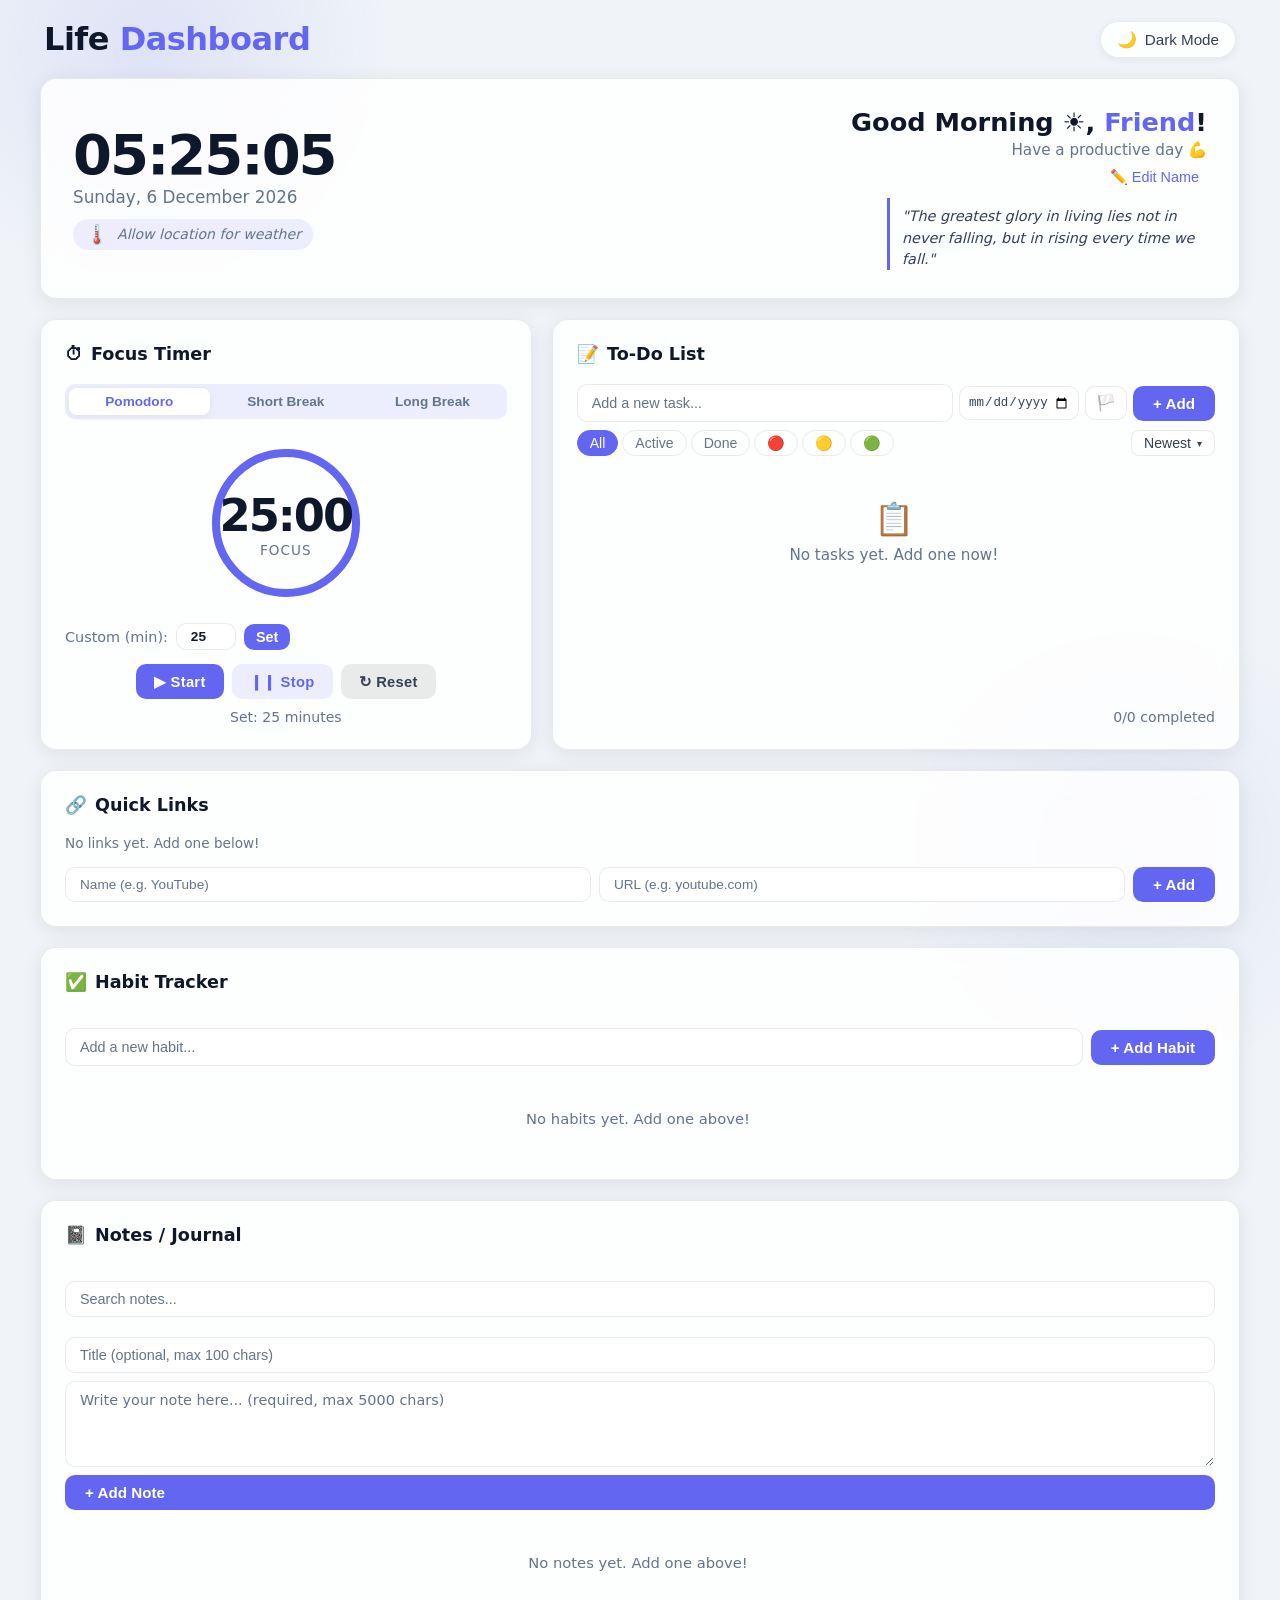
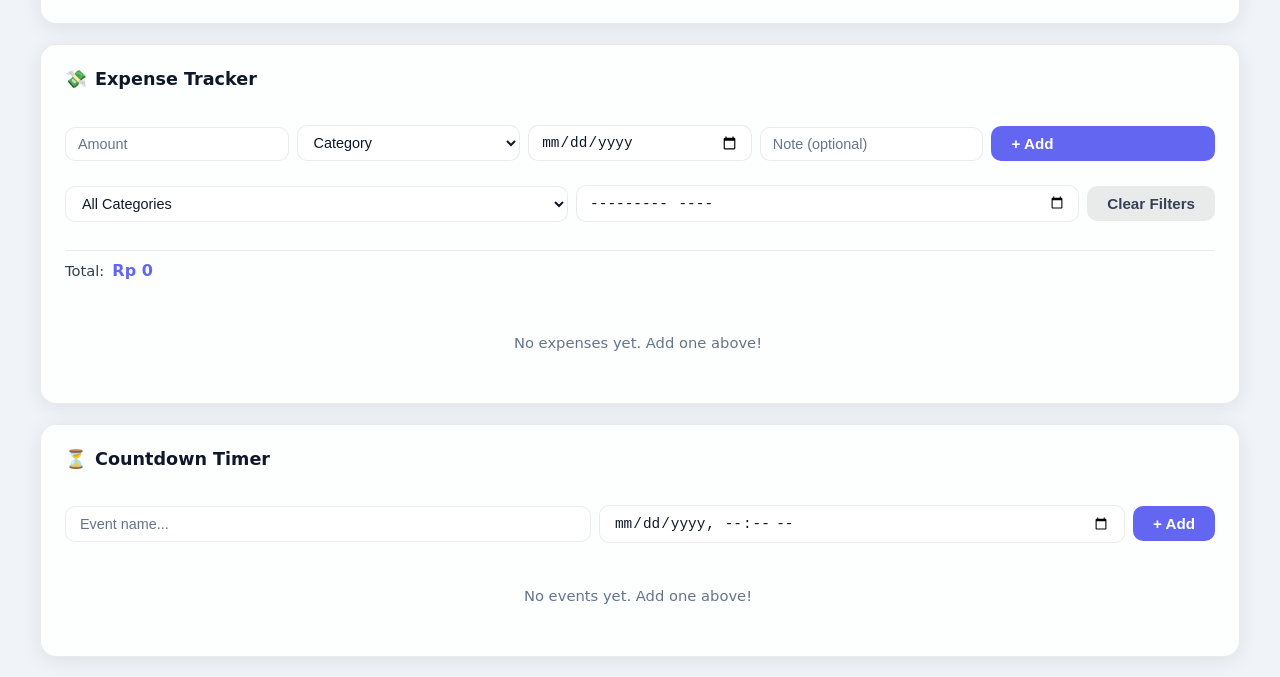
==== index.html @ 1c022fc4 "change name from structure.html to index.html" ====
<!DOCTYPE html>
<html lang="en" data-theme="light">

<head>
  <meta charset="UTF-8" />
  <meta name="viewport" content="width=device-width, initial-scale=1.0" />
  <title>Life Dashboard</title>
  <link rel="stylesheet" href="css/style.css" />
</head>

<body>

  <!-- ========================================================
       DASHBOARD WRAPPER
       ======================================================== -->
  <div class="dashboard">

    <!-- ── TOP BAR ─────────────────────────────────────────── -->
    <div class="topbar">
      <div class="pagetitle">
        <h1>Life <span>Dashboard</span></h1>
      </div>
      <button id="theme-toggle" class="theme-toggle" aria-label="Toggle theme">
        <span class="icon">🌙</span>
        <span class="label">Dark Mode</span>
      </button>
    </div>

    <!-- ── GREETING CARD ───────────────────────────────────── -->
    <div class="greeting-card" aria-label="Greeting and time">
      <div class="greeting-left">
        <div id="greeting-time" class="greeting-time">00:00:00</div>
        <div id="greeting-date" class="greeting-date">Monday, January 1 2026</div>
        <!-- Weather Widget -->
        <div id="weather-widget" class="weather-widget" aria-label="Weather info">
          <span class="weather-icon">🌡️</span>
          <div class="weather-info">
            <span id="weather-temp" class="weather-loading">Loading weather...</span>
          </div>
        </div>
      </div>
      <div class="greeting-right">
        <div id="greeting-message" class="greeting-message">
          Good Morning, <span class="greeting-name">Friend</span>!
        </div>
        <div class="greeting-sub">Have a productive day 💪</div>
        <button id="name-edit-btn" class="name-edit-btn" aria-label="Edit name">✏️ Edit Name</button>
        <!-- Daily Quote -->
        <div class="daily-quote" aria-label="Daily quote">
          <div id="quote-text" class="daily-quote-text">Loading quote...</div>
          <div id="quote-author" class="daily-quote-author"></div>
        </div>
      </div>
    </div>

    <!-- ── MAIN GRID (Timer + Todo) ────────────────────────── -->
    <div class="main-grid">

      <!-- ── FOCUS TIMER CARD ──────────────────────────────── -->
      <div class="card timer-card" aria-label="Focus Timer">
        <div class="card-title">
          <span class="icon">⏱</span> Focus Timer
        </div>

        <!-- Timer mode selector -->
        <div class="timer-modes" role="group" aria-label="Timer mode">
          <button class="timer-mode-btn active" data-mode="pomodoro">Pomodoro</button>
          <button class="timer-mode-btn" data-mode="short">Short Break</button>
          <button class="timer-mode-btn" data-mode="long">Long Break</button>
        </div>

        <!-- SVG ring -->
        <div class="timer-ring-wrapper" aria-live="polite">
          <svg class="timer-ring" width="160" height="160" viewBox="0 0 160 160">
            <circle class="timer-ring-bg" cx="80" cy="80" r="70" />
            <circle id="timer-ring-progress" class="timer-ring-progress" cx="80" cy="80" r="70" />
          </svg>
          <div class="timer-display">
            <div id="timer-time" class="time">25:00</div>
            <div class="timer-label">Focus</div>
          </div>
        </div>

        <!-- Custom time -->
        <div class="custom-time-row">
          <label for="custom-time-input">Custom (min):</label>
          <input
            id="custom-time-input"
            class="custom-time-input"
            type="number"
            min="1"
            max="180"
            value="25"
            aria-label="Custom timer duration"
          />
          <button id="custom-time-apply" class="custom-time-apply">Set</button>
        </div>

        <!-- Timer control buttons -->
        <div class="timer-buttons">
          <button id="timer-start" class="btn btn-primary" aria-label="Start timer">&#9654; Start</button>
          <button id="timer-stop"  class="btn btn-secondary" aria-label="Stop timer">&#10073;&#10073; Stop</button>
          <button id="timer-reset" class="btn btn-ghost" aria-label="Reset timer">&#8635; Reset</button>
        </div>

        <div id="timer-status" class="timer-status" aria-live="polite">Set: 25 minutes</div>
      </div>

      <!-- ── TO-DO LIST CARD ───────────────────────────────── -->
      <div class="card todo-card" aria-label="To-Do List">
        <div class="card-title">
          <span class="icon">📝</span> To-Do List
        </div>

        <!-- Add task input -->
        <div class="task-input-row">
          <input
            id="task-input"
            class="task-input"
            type="text"
            placeholder="Add a new task..."
            maxlength="200"
            aria-label="New task input"
          />
          <!-- Deadline picker -->
          <input
            id="task-deadline"
            class="task-deadline-input"
            type="date"
            aria-label="Deadline"
            title="Deadline (optional)"
          />
          <!-- Priority & icon picker trigger -->
          <div class="task-meta-wrapper">
            <button id="task-meta-btn" class="task-meta-btn" title="Set priority & icon" aria-label="Set priority and icon">🏳️</button>
            <div id="task-meta-panel" class="task-meta-panel" style="display:none;">
              <div class="meta-panel-section-label">Priority</div>
              <div class="meta-panel-row">
                <button class="meta-option priority-option" data-priority="high"   title="High">🔴 High</button>
                <button class="meta-option priority-option" data-priority="medium" title="Medium">🟡 Medium</button>
                <button class="meta-option priority-option" data-priority="low"    title="Low">🟢 Low</button>
              </div>
              <div class="meta-panel-section-label" style="margin-top:10px;">Icon</div>
              <div class="meta-panel-row meta-icon-grid">
                <button class="meta-option icon-option" data-icon="📚" title="Reading">📚</button>
                <button class="meta-option icon-option" data-icon="✍️" title="Writing">✍️</button>
                <button class="meta-option icon-option" data-icon="🏃" title="Exercise">🏃</button>
                <button class="meta-option icon-option" data-icon="💪" title="Workout">💪</button>
                <button class="meta-option icon-option" data-icon="🧘" title="Meditation">🧘</button>
                <button class="meta-option icon-option" data-icon="🍎" title="Health">🍎</button>
                <button class="meta-option icon-option" data-icon="💻" title="Coding">💻</button>
                <button class="meta-option icon-option" data-icon="🎨" title="Creative">🎨</button>
                <button class="meta-option icon-option" data-icon="🎵" title="Music">🎵</button>
                <button class="meta-option icon-option" data-icon="📷" title="Photography">📷</button>
                <button class="meta-option icon-option" data-icon="🛒" title="Shopping">🛒</button>
                <button class="meta-option icon-option" data-icon="🍳" title="Cooking">🍳</button>
                <button class="meta-option icon-option" data-icon="🧹" title="Chores">🧹</button>
                <button class="meta-option icon-option" data-icon="📞" title="Call">📞</button>
                <button class="meta-option icon-option" data-icon="✈️" title="Travel">✈️</button>
                <button class="meta-option icon-option" data-icon="💰" title="Finance">💰</button>
                <button class="meta-option icon-option" data-icon="🏥" title="Medical">🏥</button>
                <button class="meta-option icon-option" data-icon="🎓" title="Study">🎓</button>
                <button class="meta-option icon-option" data-icon="🤝" title="Meeting">🤝</button>
                <button class="meta-option icon-option" data-icon="⚙️" title="Settings">⚙️</button>
              </div>
            </div>
          </div>
          <button id="add-task-btn" class="btn btn-primary" aria-label="Add task">+ Add</button>
        </div>

        <!-- Duplicate warning -->
        <div id="duplicate-warning" class="duplicate-warning" role="alert">
          ⚠️ This task already exists in your list!
        </div>

        <!-- Filter & sort controls -->
        <div class="task-controls">
          <div class="task-filter-group" role="group" aria-label="Filter tasks">
            <button class="filter-btn active" data-filter="all">All</button>
            <button class="filter-btn" data-filter="active">Active</button>
            <button class="filter-btn" data-filter="done">Done</button>
            <button class="filter-btn" data-filter="high"   title="High priority">🔴</button>
            <button class="filter-btn" data-filter="medium" title="Medium priority">🟡</button>
            <button class="filter-btn" data-filter="low"    title="Low priority">🟢</button>
          </div>
          <!-- Custom sort dropdown -->
          <div class="custom-select-wrapper" id="sort-wrapper">
            <button class="custom-select-trigger" id="sort-trigger" aria-haspopup="listbox" aria-expanded="false">
              <span id="sort-label">Newest</span>
              <span class="select-arrow">▾</span>
            </button>
            <ul class="custom-select-menu" role="listbox" id="sort-menu">
              <li class="custom-select-option active" data-value="newest" role="option">Newest</li>
              <li class="custom-select-option" data-value="oldest" role="option">Oldest</li>
              <li class="custom-select-option" data-value="alpha" role="option">A – Z</li>
              <li class="custom-select-option" data-value="priority" role="option">Priority</li>
              <li class="custom-select-option" data-value="deadline" role="option">Deadline</li>
            </ul>
          </div>
        </div>

        <!-- Task list -->
        <ul id="task-list" class="task-list" aria-label="Task list"></ul>

        <div id="task-count" class="task-count" style="margin-top:auto;padding-top:10px;text-align:right;">0/0 completed</div>
      </div>

    </div><!-- /.main-grid -->

    <!-- ── QUICK LINKS CARD ─────────────────────────────────── -->
    <div class="card quick-links-card" aria-label="Quick Links">
      <div class="card-title">
        <span class="icon">🔗</span> Quick Links
      </div>

      <!-- Saved links -->
      <div id="links-container" class="links-grid" aria-live="polite">
        <span style="font-size:0.85rem;color:var(--text-muted)">No links yet. Add one below!</span>
      </div>

      <!-- Add link form -->
      <div class="add-link-form">
        <input
          id="link-name-input"
          class="link-input"
          type="text"
          placeholder="Name (e.g. YouTube)"
          maxlength="50"
          aria-label="Link name"
        />
        <input
          id="link-url-input"
          class="link-input"
          type="text"
          placeholder="URL (e.g. youtube.com)"
          maxlength="200"
          aria-label="Link URL"
        />
        <button id="add-link-btn" class="btn btn-primary" aria-label="Add link">+ Add</button>
      </div>
    </div>

    <!-- ── HABIT TRACKER CARD ──────────────────────────────── -->
    <div class="card habit-card" aria-label="Habit Tracker">
      <div class="card-title">
        <span class="icon">✅</span> Habit Tracker
      </div>

      <!-- Add habit form -->
      <div class="habit-input-row">
        <input
          id="habit-input"
          class="habit-input"
          type="text"
          placeholder="Add a new habit..."
          maxlength="100"
          aria-label="New habit name"
        />
        <button id="add-habit-btn" class="btn btn-primary" aria-label="Add habit">+ Add Habit</button>
      </div>

      <!-- Habit list -->
      <ul id="habit-list" class="habit-list" aria-live="polite" aria-label="Habit list"></ul>
    </div>

    <!-- ── NOTES / JOURNAL CARD ───────────────────────────── -->
    <div class="card notes-card" aria-label="Notes and Journal">
      <div class="card-title">
        <span class="icon">📓</span> Notes / Journal
      </div>

      <!-- Search row -->
      <div class="note-search-row">
        <input
          id="note-search-input"
          class="note-search-input"
          type="text"
          placeholder="Search notes..."
          maxlength="200"
          aria-label="Search notes"
        />
      </div>

      <!-- Input area -->
      <div class="note-input-area">
        <input
          id="note-title-input"
          class="note-title-input"
          type="text"
          placeholder="Title (optional, max 100 chars)"
          maxlength="100"
          aria-label="Note title"
        />
        <textarea
          id="note-body-input"
          class="note-body-input"
          placeholder="Write your note here... (required, max 5000 chars)"
          maxlength="5000"
          rows="4"
          aria-label="Note body"
        ></textarea>
        <button id="add-note-btn" class="btn btn-primary" aria-label="Add note">+ Add Note</button>
      </div>

      <!-- Note list -->
      <ul id="note-list" class="note-list" aria-live="polite" aria-label="Saved notes"></ul>

      <!-- Detail pane (hidden by default) -->
      <div id="note-detail" class="note-detail" style="display:none;" aria-label="Note detail">
        <div id="note-detail-title" class="note-detail-title"></div>
        <div id="note-detail-body" class="note-detail-body"></div>
        <button id="note-detail-close" class="btn btn-ghost" aria-label="Close note detail">✕ Close</button>
      </div>
    </div>

    <!-- ── EXPENSE TRACKER CARD ───────────────────────────── -->
    <div class="card expense-card" aria-label="Expense Tracker">
      <div class="card-title">
        <span class="icon">💸</span> Expense Tracker
      </div>

      <!-- Add expense form -->
      <div class="expense-form-grid">
        <input
          id="expense-amount"
          type="number"
          step="0.01"
          min="0.01"
          placeholder="Amount"
          aria-label="Expense amount"
        />
        <select id="expense-category" aria-label="Expense category">
          <option value="">Category</option>
          <option value="Food">Food</option>
          <option value="Transport">Transport</option>
          <option value="Shopping">Shopping</option>
          <option value="Bills">Bills</option>
          <option value="Health">Health</option>
          <option value="Entertainment">Entertainment</option>
          <option value="Other">Other</option>
        </select>
        <input
          id="expense-date"
          type="date"
          aria-label="Expense date"
        />
        <input
          id="expense-note"
          type="text"
          maxlength="200"
          placeholder="Note (optional)"
          aria-label="Expense note"
        />
        <button id="add-expense-btn" class="btn btn-primary" aria-label="Add expense">+ Add</button>
      </div>

      <!-- Filter row -->
      <div class="expense-filter-row">
        <select id="expense-filter-category" aria-label="Filter by category">
          <option value="All">All Categories</option>
          <option value="Food">Food</option>
          <option value="Transport">Transport</option>
          <option value="Shopping">Shopping</option>
          <option value="Bills">Bills</option>
          <option value="Health">Health</option>
          <option value="Entertainment">Entertainment</option>
          <option value="Other">Other</option>
        </select>
        <input
          id="expense-filter-month"
          type="month"
          aria-label="Filter by month"
        />
        <button id="clear-expense-filters-btn" class="btn btn-ghost" aria-label="Clear expense filters">Clear Filters</button>
      </div>

      <!-- Total display -->
      <div class="expense-total-row">
        Total: <span id="expense-total">Rp 0</span>
      </div>

      <!-- Expense list -->
      <ul id="expense-list" class="expense-list" aria-live="polite" aria-label="Expense list"></ul>
    </div>

    <!-- ── COUNTDOWN TIMER CARD ───────────────────────────── -->
    <div class="card countdown-card" aria-label="Countdown Timer">
      <div class="card-title">
        <span class="icon">⏳</span> Countdown Timer
      </div>

      <!-- Add countdown form -->
      <div class="countdown-form-row">
        <input
          id="countdown-name-input"
          type="text"
          maxlength="100"
          placeholder="Event name..."
          aria-label="Countdown event name"
        />
        <input
          id="countdown-datetime-input"
          type="datetime-local"
          aria-label="Countdown target date and time"
        />
        <button id="add-countdown-btn" class="btn btn-primary" aria-label="Add countdown">+ Add</button>
      </div>

      <!-- Countdown list -->
      <ul id="countdown-list" class="countdown-list" aria-live="polite" aria-label="Countdown events"></ul>
    </div>

  </div><!-- /.dashboard -->

  <!-- ========================================================
       MODAL – Custom Name
       ======================================================== -->
  <div
    id="name-modal-overlay"
    class="modal-overlay"
    role="dialog"
    aria-modal="true"
    aria-labelledby="name-modal-title"
  >
    <div class="modal">
      <div id="name-modal-title" class="modal-title">✏️ Edit Your Name</div>
      <input
        id="name-modal-input"
        class="modal-input"
        type="text"
        placeholder="Enter your name..."
        maxlength="40"
        aria-label="New name"
      />
      <div class="modal-buttons">
        <button id="name-modal-close" class="btn btn-ghost">Cancel</button>
        <button id="name-modal-save"  class="btn btn-primary">Save</button>
      </div>
    </div>
  </div>

  <!-- ========================================================
       TOAST CONTAINER
       ======================================================== -->
  <div id="toast-container" class="toast-container" aria-live="polite"></div>

  <!-- ========================================================
       SCRIPTS
       ======================================================== -->
  <script src="js/javascript.js"></script>

</body>
</html>
---- css/style.css ----
/* =============================================
   TO-DO LIST LIFE DASHBOARD - newstyle.css
   ============================================= */

/* CSS Variables - Light & Dark Mode */
:root {
  --bg-main: #f0f4f8;
  --bg-card: rgba(255, 255, 255, 0.85);
  --bg-card-solid: #ffffff;
  --text-primary: #0f172a;
  --text-secondary: #334155;
  --text-muted: #64748b;
  --accent: #6366f1;
  --accent-hover: #4f46e5;
  --accent-light: rgba(99, 102, 241, 0.1);
  --danger: #ef4444;
  --danger-hover: #dc2626;
  --success: #22c55e;
  --warning: #f59e0b;
  --border: rgba(0, 0, 0, 0.08);
  --shadow: 0 4px 20px rgba(0, 0, 0, 0.08);
  --shadow-sm: 0 2px 8px rgba(0, 0, 0, 0.06);
  --radius: 16px;
  --radius-sm: 10px;
  --transition: 0.25s ease;
  --timer-bg: #6366f1;
  --timer-progress: #a5b4fc;
}

[data-theme="dark"] {
  --bg-main: #0f172a;
  --bg-card: rgba(30, 41, 59, 0.9);
  --bg-card-solid: #1e293b;
  --text-primary: #f8fafc;
  --text-secondary: #e2e8f0;
  --text-muted: #94a3b8;
  --accent: #818cf8;
  --accent-hover: #6366f1;
  --accent-light: rgba(129, 140, 248, 0.15);
  --border: rgba(255, 255, 255, 0.08);
  --shadow: 0 4px 20px rgba(0, 0, 0, 0.4);
  --shadow-sm: 0 2px 8px rgba(0, 0, 0, 0.3);
}

/* =============================================
   RESET & BASE
   ============================================= */
*, *::before, *::after {
  margin: 0;
  padding: 0;
  box-sizing: border-box;
}

body {
  background-color: var(--bg-main);
  min-height: 100vh;
  font-family: 'Segoe UI', system-ui, -apple-system, sans-serif;
  color: var(--text-primary);
  transition: background-color var(--transition), color var(--transition);
  padding: 20px;
}

/* Background gradient blobs */
body::before {
  content: '';
  position: fixed;
  top: -200px;
  left: -100px;
  width: 500px;
  height: 500px;
  background: radial-gradient(circle, rgba(99, 102, 241, 0.12), transparent 70%);
  pointer-events: none;
  z-index: 0;
}

body::after {
  content: '';
  position: fixed;
  bottom: -200px;
  right: -100px;
  width: 500px;
  height: 500px;
  background: radial-gradient(circle, rgba(99, 102, 241, 0.08), transparent 70%);
  pointer-events: none;
  z-index: 0;
}

/* =============================================
   LAYOUT - DASHBOARD WRAPPER
   ============================================= */
.dashboard {
  max-width: 1200px;
  margin: 0 auto;
  display: flex;
  flex-direction: column;
  gap: 20px;
  position: relative;
  z-index: 1;
}

/* =============================================
   TOPBAR (Title + Theme Toggle)
   ============================================= */
.topbar {
  display: flex;
  align-items: center;
  justify-content: space-between;
  padding: 0 4px;
}

.pagetitle h1 {
  font-size: 2rem;
  font-weight: 800;
  color: var(--text-primary);
  letter-spacing: -0.5px;
}

.pagetitle h1 span {
  color: var(--accent);
}

.theme-toggle {
  background: var(--bg-card);
  border: 1px solid var(--border);
  border-radius: 50px;
  padding: 8px 16px;
  display: flex;
  align-items: center;
  gap: 8px;
  cursor: pointer;
  font-size: 0.95rem;
  font-weight: 500;
  color: var(--text-secondary);
  box-shadow: var(--shadow-sm);
  transition: all var(--transition);
}

.theme-toggle:hover {
  background: var(--accent-light);
  color: var(--accent);
  border-color: var(--accent);
}

.theme-toggle .icon {
  font-size: 1rem;
}

/* =============================================
   GREETING CARD
   ============================================= */
.greeting-card {
  background: var(--bg-card);
  backdrop-filter: blur(12px);
  border: 1px solid var(--border);
  border-radius: var(--radius);
  padding: 28px 32px;
  box-shadow: var(--shadow);
  display: flex;
  align-items: center;
  justify-content: space-between;
  flex-wrap: wrap;
  gap: 16px;
  transition: background-color var(--transition), border-color var(--transition);
}

.greeting-left {
  display: flex;
  flex-direction: column;
  gap: 4px;
}

.greeting-time {
  font-size: 3.5rem;
  font-weight: 700;
  color: var(--text-primary);
  line-height: 1;
  letter-spacing: -2px;
  font-variant-numeric: tabular-nums;
}

.greeting-date {
  font-size: 1.05rem;
  color: var(--text-muted);
  font-weight: 400;
}

.greeting-right {
  text-align: right;
}

.greeting-message {
  font-size: 1.6rem;
  font-weight: 600;
  color: var(--text-primary);
}

.greeting-name {
  color: var(--accent);
}

.greeting-sub {
  font-size: 0.95rem;
  color: var(--text-muted);
  margin-top: 4px;
}

.name-edit-btn {
  background: none;
  border: none;
  cursor: pointer;
  font-size: 0.9rem;
  color: var(--accent);
  margin-top: 6px;
  padding: 4px 8px;
  border-radius: 6px;
  transition: background var(--transition);
}

.name-edit-btn:hover {
  background: var(--accent-light);
}

/* =============================================
   MAIN CONTENT GRID
   ============================================= */
.main-grid {
  display: grid;
  grid-template-columns: 1fr 1.4fr;
  gap: 20px;
  align-items: stretch; /* kedua card ikut tinggi yang paling tinggi */
}

/* =============================================
   CARD BASE
   ============================================= */
.card {
  background: var(--bg-card);
  backdrop-filter: blur(12px);
  border: 1px solid var(--border);
  border-radius: var(--radius);
  padding: 24px;
  box-shadow: var(--shadow);
  transition: background-color var(--transition), border-color var(--transition);
}

.card-title {
  font-size: 1.1rem;
  font-weight: 700;
  color: var(--text-primary);
  margin-bottom: 20px;
  display: flex;
  align-items: center;
  gap: 8px;
}

.card-title .icon {
  font-size: 1.1rem;
}

/* =============================================
   FOCUS TIMER CARD
   ============================================= */
.timer-card {
  display: flex;
  flex-direction: column;
  gap: 0;
}

/* Timer ring */
.timer-ring-wrapper {
  display: flex;
  justify-content: center;
  align-items: center;
  margin: 8px 0 20px;
  position: relative;
}

.timer-ring {
  transform: rotate(-90deg);
}

.timer-ring-bg {
  fill: none;
  stroke: var(--border);
  stroke-width: 8;
}

.timer-ring-progress {
  fill: none;
  stroke: var(--accent);
  stroke-width: 8;
  stroke-linecap: round;
  stroke-dasharray: 440;
  stroke-dashoffset: 0;
  transition: stroke-dashoffset 1s linear;
}

.timer-display {
  position: absolute;
  text-align: center;
}

.timer-display .time {
  font-size: 2.8rem;
  font-weight: 700;
  color: var(--text-primary);
  letter-spacing: -2px;
  font-variant-numeric: tabular-nums;
}

.timer-display .timer-label {
  font-size: 0.85rem;
  color: var(--text-muted);
  font-weight: 500;
  text-transform: uppercase;
  letter-spacing: 1px;
}

/* Timer mode selector */
.timer-modes {
  display: flex;
  gap: 6px;
  margin-bottom: 16px;
  background: var(--accent-light);
  border-radius: 10px;
  padding: 4px;
}

.timer-mode-btn {
  flex: 1;
  padding: 6px;
  border: none;
  background: transparent;
  border-radius: 8px;
  font-size: 0.85rem;
  font-weight: 600;
  color: var(--text-muted);
  cursor: pointer;
  transition: all var(--transition);
}

.timer-mode-btn.active {
  background: var(--bg-card-solid);
  color: var(--accent);
  box-shadow: var(--shadow-sm);
}

/* Custom time input */
.custom-time-row {
  display: flex;
  align-items: center;
  gap: 8px;
  margin-bottom: 14px;
}

.custom-time-row label {
  font-size: 0.9rem;
  color: var(--text-muted);
  font-weight: 500;
  white-space: nowrap;
}

.custom-time-input {
  width: 60px;
  padding: 5px 8px;
  border: 1px solid var(--border);
  border-radius: var(--radius-sm);
  background: var(--bg-card-solid);
  color: var(--text-primary);
  font-size: 0.85rem;
  font-weight: 600;
  text-align: center;
  transition: border-color var(--transition);
}

.custom-time-input:focus {
  outline: none;
  border-color: var(--accent);
}

.custom-time-apply {
  padding: 5px 12px;
  background: var(--accent);
  color: white;
  border: none;
  border-radius: var(--radius-sm);
  font-size: 0.9rem;
  font-weight: 600;
  cursor: pointer;
  transition: background var(--transition);
}

.custom-time-apply:hover {
  background: var(--accent-hover);
}

/* Timer buttons */
.timer-buttons {
  display: flex;
  gap: 8px;
  justify-content: center;
}

.timer-buttons .btn {
  letter-spacing: 0.3px;
  font-size: 0.92rem;
  padding: 9px 18px;
}

.btn {
  padding: 9px 20px;
  border: none;
  border-radius: var(--radius-sm);
  font-size: 0.95rem;
  font-weight: 600;
  cursor: pointer;
  transition: all var(--transition);
  display: inline-flex;
  align-items: center;
  gap: 6px;
}

.btn-primary {
  background: var(--accent);
  color: white;
}

.btn-primary:hover {
  background: var(--accent-hover);
  transform: translateY(-1px);
}

.btn-secondary {
  background: var(--accent-light);
  color: var(--accent);
}

.btn-secondary:hover {
  background: var(--accent);
  color: white;
}

.btn-ghost {
  background: var(--border);
  color: var(--text-secondary);
}

.btn-ghost:hover {
  background: var(--text-muted);
  color: white;
}

.btn-danger {
  background: rgba(239, 68, 68, 0.1);
  color: var(--danger);
}

.btn-danger:hover {
  background: var(--danger);
  color: white;
}

/* Timer status */
.timer-status {
  text-align: center;
  font-size: 0.88rem;
  color: var(--text-muted);
  margin-top: 10px;
}

/* =============================================
   TO-DO LIST CARD
   ============================================= */
.todo-card {
  display: flex;
  flex-direction: column;
}

/* Task input area */
.task-input-row {
  display: flex;
  gap: 6px;
  margin-bottom: 8px;
  flex-wrap: wrap;
  align-items: center;
}

.task-deadline-input {
  padding: 8px 8px;
  border: 1.5px solid var(--border);
  border-radius: var(--radius-sm);
  background: var(--bg-card-solid);
  color: var(--text-secondary);
  font-size: 0.78rem;
  cursor: pointer;
  transition: border-color var(--transition), background var(--transition);
  width: 120px;
}

.task-deadline-input:focus {
  outline: none;
  border-color: var(--accent);
}

.task-meta-btn {
  padding: 8px 10px;
  border: 1.5px solid var(--border);
  border-radius: var(--radius-sm);
  background: var(--bg-card-solid);
  font-size: 1rem;
  cursor: pointer;
  transition: all var(--transition);
  line-height: 1;
}

.task-meta-btn:hover,
.task-meta-btn.active {
  border-color: var(--accent);
  background: var(--accent-light);
}

/* Meta picker panel */
.task-meta-wrapper {
  position: relative;
}

.task-meta-panel {
  position: absolute;
  top: calc(100% + 6px);
  left: 0;
  z-index: 200;
  width: 240px;
  background: var(--bg-card-solid);
  border: 1px solid var(--border);
  border-radius: var(--radius-sm);
  padding: 12px;
  box-shadow: var(--shadow);
  animation: slideIn 0.15s ease;
}

.meta-panel-section-label {
  font-size: 0.82rem;
  font-weight: 700;
  color: var(--text-muted);
  text-transform: uppercase;
  letter-spacing: 0.8px;
  margin-bottom: 6px;
}

.meta-panel-row {
  display: flex;
  flex-wrap: wrap;
  gap: 6px;
}

.meta-option {
  border: 1.5px solid var(--border);
  border-radius: 8px;
  background: var(--bg-main);
  cursor: pointer;
  font-size: 0.92rem;
  padding: 5px 10px;
  transition: all var(--transition);
  color: var(--text-primary);
  line-height: 1.3;
}

.meta-option:hover {
  border-color: var(--accent);
  background: var(--accent-light);
}

.meta-option.selected {
  border-color: var(--accent);
  background: var(--accent-light);
  color: var(--accent);
  font-weight: 600;
}

.meta-icon-grid .meta-option {
  padding: 6px 8px;
  font-size: 1.1rem;
  min-width: 38px;
  text-align: center;
}

.task-input {
  flex: 1;
  padding: 10px 14px;
  border: 1.5px solid var(--border);
  border-radius: var(--radius-sm);
  background: var(--bg-card-solid);
  color: var(--text-primary);
  font-size: 0.9rem;
  transition: border-color var(--transition), background var(--transition);
}

.task-input:focus {
  outline: none;
  border-color: var(--accent);
}

.task-input::placeholder {
  color: var(--text-muted);
}

/* Sort & filter bar */
.task-controls {
  display: flex;
  align-items: center;
  justify-content: space-between;
  margin-bottom: 12px;
  flex-wrap: wrap;
  gap: 8px;
}

.task-filter-group {
  display: flex;
  gap: 4px;
}

.filter-btn {
  padding: 4px 12px;
  border: 1px solid var(--border);
  border-radius: 20px;
  background: transparent;
  color: var(--text-muted);
  font-size: 0.88rem;
  font-weight: 500;
  cursor: pointer;
  transition: all var(--transition);
}

.filter-btn.active {
  background: var(--accent);
  color: white;
  border-color: var(--accent);
}

.filter-btn:hover:not(.active) {
  border-color: var(--accent);
  color: var(--accent);
}

.sort-select {
  padding: 4px 10px;
  border: 1px solid var(--border);
  border-radius: 8px;
  background: var(--bg-card-solid);
  color: var(--text-secondary);
  font-size: 0.78rem;
  cursor: pointer;
  outline: none;
}

/* Custom sort dropdown */
.custom-select-wrapper {
  position: relative;
}

.custom-select-trigger {
  display: flex;
  align-items: center;
  gap: 6px;
  padding: 4px 12px;
  border: 1px solid var(--border);
  border-radius: 8px;
  background: var(--bg-card-solid);
  color: var(--text-secondary);
  font-size: 0.88rem;
  font-weight: 500;
  cursor: pointer;
  transition: all var(--transition);
  white-space: nowrap;
}

.custom-select-trigger:hover {
  border-color: var(--accent);
  color: var(--accent);
}

.select-arrow {
  font-size: 0.65rem;
  transition: transform var(--transition);
}

.custom-select-trigger[aria-expanded="true"] .select-arrow {
  transform: rotate(180deg);
}

.custom-select-menu {
  position: absolute;
  top: calc(100% + 6px);
  right: 0;
  min-width: 130px;
  background: var(--bg-card-solid);
  border: 1px solid var(--border);
  border-radius: var(--radius-sm);
  box-shadow: var(--shadow);
  list-style: none;
  padding: 4px;
  z-index: 100;
  display: none;
}

.custom-select-menu.open {
  display: block;
  animation: slideIn 0.15s ease;
}

.custom-select-option {
  padding: 7px 12px;
  font-size: 0.92rem;
  color: var(--text-secondary);
  border-radius: 6px;
  cursor: pointer;
  transition: all var(--transition);
}

.custom-select-option:hover {
  background: var(--accent-light);
  color: var(--accent);
}

.custom-select-option.active {
  background: var(--accent-light);
  color: var(--accent);
  font-weight: 600;
}

/* Task list */
.task-list {
  list-style: none;
  display: flex;
  flex-direction: column;
  gap: 8px;
  max-height: 320px;
  overflow-y: auto;
  padding-right: 4px;
}

.task-list::-webkit-scrollbar {
  width: 4px;
}

.task-list::-webkit-scrollbar-track {
  background: transparent;
}

.task-list::-webkit-scrollbar-thumb {
  background: var(--border);
  border-radius: 4px;
}

/* Task item */
.task-item {
  display: flex;
  align-items: center;
  gap: 10px;
  padding: 10px 12px;
  background: var(--bg-card-solid);
  border: 1px solid var(--border);
  border-radius: var(--radius-sm);
  transition: all var(--transition);
  animation: slideIn 0.2s ease;
}

@keyframes slideIn {
  from { opacity: 0; transform: translateY(-8px); }
  to   { opacity: 1; transform: translateY(0); }
}

.task-item:hover {
  border-color: var(--accent);
  box-shadow: 0 0 0 2px var(--accent-light);
}

.task-item.done {
  opacity: 0.55;
}

.task-checkbox {
  width: 18px;
  height: 18px;
  accent-color: var(--accent);
  cursor: pointer;
  flex-shrink: 0;
}

.task-text {
  flex: 1;
  font-size: 0.95rem;
  color: var(--text-primary);
  word-break: break-word;
  transition: color var(--transition);
}

/* Task meta (deadline + priority) */
.task-meta {
  display: flex;
  align-items: center;
  gap: 5px;
  flex-shrink: 0;
}

.task-deadline-badge {
  font-size: 0.8rem;
  color: var(--text-muted);
  background: var(--bg-main);
  border: 1px solid var(--border);
  border-radius: 6px;
  padding: 2px 6px;
  white-space: nowrap;
}

.task-deadline-badge.overdue {
  color: var(--danger);
  border-color: var(--danger);
  background: rgba(239, 68, 68, 0.08);
}

.task-priority-badge {
  font-size: 0.9rem;
  line-height: 1;
}

.task-icon-badge {
  font-size: 0.9rem;
  line-height: 1;
}

.task-item.done .task-text {
  text-decoration: line-through;
  color: var(--text-muted);
}

.task-edit-input {
  flex: 1;
  border: none;
  background: transparent;
  font-size: 0.88rem;
  color: var(--text-primary);
  outline: 1px solid var(--accent);
  border-radius: 4px;
  padding: 2px 6px;
}

.task-actions {
  display: flex;
  gap: 4px;
  opacity: 0;
  transition: opacity var(--transition);
}

.task-item:hover .task-actions {
  opacity: 1;
}

.task-action-btn {
  width: 28px;
  height: 28px;
  border: none;
  border-radius: 6px;
  cursor: pointer;
  font-size: 0.8rem;
  display: flex;
  align-items: center;
  justify-content: center;
  transition: all var(--transition);
}

.task-edit-btn {
  background: var(--accent-light);
  color: var(--accent);
}

.task-edit-btn:hover {
  background: var(--accent);
  color: white;
}

.task-delete-btn {
  background: rgba(239, 68, 68, 0.1);
  color: var(--danger);
}

.task-delete-btn:hover {
  background: var(--danger);
  color: white;
}

.task-save-btn {
  background: rgba(34, 197, 94, 0.1);
  color: var(--success);
}

.task-save-btn:hover {
  background: var(--success);
  color: white;
}

/* Empty state */
.task-empty {
  text-align: center;
  padding: 32px 16px;
  color: var(--text-muted);
  font-size: 0.95rem;
}

.task-empty .empty-icon {
  font-size: 2rem;
  display: block;
  margin-bottom: 8px;
}

/* Task count */
.task-count {
  font-size: 0.88rem;
  color: var(--text-muted);
  text-align: right;
  margin-top: 10px;
}

/* Duplicate warning */
.duplicate-warning {
  font-size: 0.88rem;
  color: var(--warning);
  background: rgba(245, 158, 11, 0.1);
  padding: 6px 10px;
  border-radius: 6px;
  margin-top: -6px;
  margin-bottom: 6px;
  display: none;
}

.duplicate-warning.show {
  display: block;
}

/* =============================================
   QUICK LINKS CARD
   ============================================= */
.quick-links-card {
  grid-column: 1 / -1;
}

.links-grid {
  display: flex;
  flex-wrap: wrap;
  gap: 10px;
  margin-bottom: 16px;
}

.link-item {
  display: inline-flex;
  align-items: center;
  gap: 8px;
  padding: 8px 16px;
  background: var(--accent-light);
  color: var(--accent);
  border-radius: 50px;
  font-size: 0.92rem;
  font-weight: 500;
  text-decoration: none;
  transition: all var(--transition);
  border: 1px solid transparent;
  cursor: pointer;
  position: relative;
}

.link-item:hover {
  background: var(--accent);
  color: white;
  transform: translateY(-2px);
  box-shadow: 0 4px 12px rgba(99, 102, 241, 0.3);
}

.link-delete-btn {
  background: none;
  border: none;
  color: inherit;
  cursor: pointer;
  font-size: 0.85rem;
  opacity: 0.5;
  transition: opacity var(--transition);
  padding: 0;
  line-height: 1;
}

.link-delete-btn:hover {
  opacity: 1;
}

/* Add link form */
.add-link-form {
  display: flex;
  gap: 8px;
  flex-wrap: wrap;
}

.link-input {
  flex: 1;
  min-width: 140px;
  padding: 9px 14px;
  border: 1.5px solid var(--border);
  border-radius: var(--radius-sm);
  background: var(--bg-card-solid);
  color: var(--text-primary);
  font-size: 0.85rem;
  transition: border-color var(--transition), background var(--transition);
}

.link-input:focus {
  outline: none;
  border-color: var(--accent);
}

.link-input::placeholder {
  color: var(--text-muted);
}

/* =============================================
   MODAL (Name Edit)
   ============================================= */
.modal-overlay {
  position: fixed;
  inset: 0;
  background: rgba(0, 0, 0, 0.4);
  backdrop-filter: blur(4px);
  display: flex;
  align-items: center;
  justify-content: center;
  z-index: 1000;
  opacity: 0;
  pointer-events: none;
  transition: opacity var(--transition);
}

.modal-overlay.show {
  opacity: 1;
  pointer-events: all;
}

.modal {
  background: var(--bg-card-solid);
  border-radius: var(--radius);
  padding: 28px;
  width: 360px;
  max-width: 90vw;
  box-shadow: 0 20px 60px rgba(0, 0, 0, 0.3);
  transform: scale(0.95);
  transition: transform var(--transition);
}

.modal-overlay.show .modal {
  transform: scale(1);
}

.modal-title {
  font-size: 1.1rem;
  font-weight: 700;
  color: var(--text-primary);
  margin-bottom: 16px;
}

.modal-input {
  width: 100%;
  padding: 10px 14px;
  border: 1.5px solid var(--border);
  border-radius: var(--radius-sm);
  background: var(--bg-main);
  color: var(--text-primary);
  font-size: 0.9rem;
  margin-bottom: 16px;
  transition: border-color var(--transition);
}

.modal-input:focus {
  outline: none;
  border-color: var(--accent);
}

.modal-buttons {
  display: flex;
  gap: 8px;
  justify-content: flex-end;
}

/* =============================================
   TOAST NOTIFICATION
   ============================================= */
.toast-container {
  position: fixed;
  bottom: 24px;
  right: 24px;
  z-index: 2000;
  display: flex;
  flex-direction: column;
  gap: 8px;
}

.toast {
  background: var(--bg-card-solid);
  border: 1px solid var(--border);
  border-left: 4px solid var(--accent);
  border-radius: var(--radius-sm);
  padding: 12px 16px;
  font-size: 0.92rem;
  color: var(--text-primary);
  box-shadow: var(--shadow);
  animation: toastIn 0.3s ease, toastOut 0.3s ease 2.7s forwards;
  max-width: 280px;
}

.toast.success { border-left-color: var(--success); }
.toast.warning { border-left-color: var(--warning); }
.toast.danger  { border-left-color: var(--danger); }

@keyframes toastIn {
  from { opacity: 0; transform: translateX(30px); }
  to   { opacity: 1; transform: translateX(0); }
}

@keyframes toastOut {
  from { opacity: 1; transform: translateX(0); }
  to   { opacity: 0; transform: translateX(30px); }
}

/* =============================================
   WEATHER WIDGET (di greeting-left)
   ============================================= */
.weather-widget {
  display: flex;
  align-items: center;
  gap: 8px;
  margin-top: 8px;
  padding: 6px 12px;
  background: var(--accent-light);
  border-radius: 50px;
  width: fit-content;
}

.weather-icon {
  font-size: 1.2rem;
  line-height: 1;
}

.weather-info {
  display: flex;
  flex-direction: column;
  gap: 1px;
}

.weather-temp {
  font-size: 1rem;
  font-weight: 700;
  color: var(--text-primary);
  line-height: 1.2;
}

.weather-city {
  font-size: 0.82rem;
  color: var(--text-muted);
  font-weight: 400;
}

.weather-loading {
  font-size: 0.88rem;
  color: var(--text-muted);
  font-style: italic;
}

/* =============================================
   DAILY QUOTE (di greeting-right)
   ============================================= */
.daily-quote {
  margin-top: 8px;
  padding: 8px 12px;
  border-left: 3px solid var(--accent);
  text-align: left;
  max-width: 320px;
  margin-left: auto;
  /* Fixed height — prevent card resize on quote change */
  height: 72px;
  position: relative;
  overflow: hidden;
}

.daily-quote-text {
  font-size: 0.9rem;
  color: var(--text-secondary);
  font-style: italic;
  line-height: 1.5;
  /* Clamp to 3 lines max */
  display: -webkit-box;
  -webkit-line-clamp: 3;
  -webkit-box-orient: vertical;
  overflow: hidden;
  transition: opacity 0.3s ease, transform 0.3s ease;
}

.daily-quote-author {
  font-size: 0.82rem;
  color: var(--text-muted);
  margin-top: 3px;
  font-style: normal;
  font-weight: 500;
  transition: opacity 0.3s ease, transform 0.3s ease;
}

/* Slide-right exit */
.quote-exit .daily-quote-text,
.quote-exit .daily-quote-author {
  opacity: 0;
  transform: translateX(40px);
}

/* Slide-right enter (comes from left) */
.quote-enter .daily-quote-text,
.quote-enter .daily-quote-author {
  opacity: 0;
  transform: translateX(-40px);
  transition: none;
}

/* Settle into place */
.quote-enter-active .daily-quote-text,
.quote-enter-active .daily-quote-author {
  opacity: 1;
  transform: translateX(0);
  transition: opacity 0.3s ease, transform 0.3s ease;
}

/* =============================================
   RESPONSIVE
   ============================================= */
@media (max-width: 768px) {
  body { padding: 12px; }

  .main-grid {
    grid-template-columns: 1fr;
  }

  .quick-links-card {
    grid-column: 1;
  }

  .greeting-card {
    flex-direction: column;
    text-align: center;
  }

  .greeting-right {
    text-align: center;
  }

  .daily-quote {
    margin-left: 0;
    text-align: center;
    border-left: none;
    border-top: 3px solid var(--accent);
    padding: 8px 0 0;
    height: 72px;
  }

  .weather-widget {
    margin: 8px auto 0;
  }

  .greeting-time {
    font-size: 2.5rem;
  }

  .pagetitle h1 {
    font-size: 1.3rem;
  }

  .topbar {
    flex-wrap: wrap;
    gap: 8px;
  }
}

/* ─── Habit Tracker ─── */

.habit-card {
  display: flex;
  flex-direction: column;
  gap: 16px;
}

/* Input row: text field + Add button */
.habit-input-row {
  display: flex;
  gap: 8px;
  align-items: center;
}

.habit-input-row input[type="text"] {
  flex: 1;
  padding: 10px 14px;
  border: 1.5px solid var(--border);
  border-radius: var(--radius-sm);
  background: var(--bg-card-solid);
  color: var(--text-primary);
  font-size: 0.9rem;
  transition: border-color var(--transition), background var(--transition);
}

.habit-input-row input[type="text"]:focus {
  outline: none;
  border-color: var(--accent);
}

.habit-input-row input[type="text"]::placeholder {
  color: var(--text-muted);
}

/* Habit list */
.habit-list {
  list-style: none;
  display: flex;
  flex-direction: column;
  gap: 8px;
  max-height: 340px;
  overflow-y: auto;
  padding-right: 4px;
}

.habit-list::-webkit-scrollbar {
  width: 4px;
}

.habit-list::-webkit-scrollbar-track {
  background: transparent;
}

.habit-list::-webkit-scrollbar-thumb {
  background: var(--border);
  border-radius: 4px;
}

/* Individual habit row */
.habit-item {
  display: flex;
  align-items: center;
  gap: 10px;
  padding: 10px 14px;
  background: var(--bg-card-solid);
  border: 1px solid var(--border);
  border-radius: var(--radius-sm);
  box-shadow: var(--shadow-sm);
  transition: background var(--transition), border-color var(--transition);
  animation: slideIn 0.2s ease;
}

/* Checked-in state: visually distinct background + subtle left accent */
.habit-item.checked-today {
  background: var(--accent-light);
  border-color: var(--accent);
}

/* Habit name */
.habit-name {
  flex: 1;
  font-size: 0.95rem;
  font-weight: 500;
  color: var(--text-primary);
  word-break: break-word;
}

.habit-item.checked-today .habit-name {
  color: var(--accent);
}

/* Streak badge */
.habit-streak {
  font-size: 0.82rem;
  font-weight: 600;
  color: var(--text-muted);
  background: var(--bg-main);
  border: 1px solid var(--border);
  border-radius: 20px;
  padding: 2px 10px;
  white-space: nowrap;
  flex-shrink: 0;
}

.habit-item.checked-today .habit-streak {
  color: var(--accent);
  border-color: var(--accent);
  background: var(--accent-light);
}

/* Check-in button */
.habit-checkin-btn {
  width: 32px;
  height: 32px;
  border: 1.5px solid var(--border);
  border-radius: 50%;
  background: var(--bg-card-solid);
  color: var(--text-muted);
  font-size: 1rem;
  display: flex;
  align-items: center;
  justify-content: center;
  cursor: pointer;
  flex-shrink: 0;
  transition: all var(--transition);
}

.habit-checkin-btn:hover:not(:disabled) {
  border-color: var(--success);
  color: var(--success);
  background: rgba(34, 197, 94, 0.1);
}

/* Checked state: green fill + checkmark visual */
.habit-checkin-btn.checked {
  background: var(--success);
  border-color: var(--success);
  color: white;
}

/* Disabled state when already checked in today */
.habit-checkin-btn:disabled {
  cursor: not-allowed;
  opacity: 0.7;
}

/* Delete button */
.habit-delete-btn {
  width: 28px;
  height: 28px;
  border: none;
  border-radius: 6px;
  background: rgba(239, 68, 68, 0.08);
  color: var(--danger);
  font-size: 0.85rem;
  display: flex;
  align-items: center;
  justify-content: center;
  cursor: pointer;
  flex-shrink: 0;
  opacity: 0;
  transition: all var(--transition);
}

.habit-item:hover .habit-delete-btn {
  opacity: 1;
}

.habit-delete-btn:hover {
  background: var(--danger);
  color: white;
}

/* Empty state for habit list */
.habit-empty {
  text-align: center;
  padding: 28px 16px;
  color: var(--text-muted);
  font-size: 0.92rem;
}

.habit-empty .empty-icon {
  font-size: 2rem;
  display: block;
  margin-bottom: 8px;
}

/* ─── Notes / Journal ─── */

.notes-card {
  display: flex;
  flex-direction: column;
  gap: 16px;
}

/* Search row */
.note-search-row {
  width: 100%;
  margin-bottom: 4px;
}

.note-search-input {
  width: 100%;
  padding: 9px 14px;
  border: 1.5px solid var(--border);
  border-radius: var(--radius-sm);
  background: var(--bg-card-solid);
  color: var(--text-primary);
  font-size: 0.9rem;
  transition: border-color var(--transition), background var(--transition);
}

.note-search-input:focus {
  outline: none;
  border-color: var(--accent);
}

.note-search-input::placeholder {
  color: var(--text-muted);
}

/* Note input area (title + body + button) */
.note-input-area {
  display: flex;
  flex-direction: column;
  gap: 8px;
}

.note-title-input {
  padding: 9px 14px;
  border: 1.5px solid var(--border);
  border-radius: var(--radius-sm);
  background: var(--bg-card-solid);
  color: var(--text-primary);
  font-size: 0.9rem;
  transition: border-color var(--transition), background var(--transition);
}

.note-title-input:focus {
  outline: none;
  border-color: var(--accent);
}

.note-title-input::placeholder {
  color: var(--text-muted);
}

.note-body-input {
  padding: 10px 14px;
  border: 1.5px solid var(--border);
  border-radius: var(--radius-sm);
  background: var(--bg-card-solid);
  color: var(--text-primary);
  font-size: 0.9rem;
  min-height: 80px;
  resize: vertical;
  transition: border-color var(--transition), background var(--transition);
  font-family: inherit;
}

.note-body-input:focus {
  outline: none;
  border-color: var(--accent);
}

.note-body-input::placeholder {
  color: var(--text-muted);
}

/* Note list */
.note-list {
  list-style: none;
  display: flex;
  flex-direction: column;
  gap: 8px;
  max-height: 300px;
  overflow-y: auto;
  padding-right: 4px;
}

.note-list::-webkit-scrollbar {
  width: 4px;
}

.note-list::-webkit-scrollbar-track {
  background: transparent;
}

.note-list::-webkit-scrollbar-thumb {
  background: var(--border);
  border-radius: 4px;
}

/* Individual note item */
.note-item {
  display: flex;
  align-items: center;
  gap: 10px;
  padding: 10px 14px;
  background: var(--bg-card-solid);
  border: 1px solid var(--border);
  border-radius: var(--radius-sm);
  box-shadow: var(--shadow-sm);
  transition: background var(--transition), border-color var(--transition);
  animation: slideIn 0.2s ease;
}

.note-item:hover {
  border-color: var(--accent);
}

.note-preview {
  flex: 1;
  font-size: 0.9rem;
  color: var(--text-primary);
  overflow: hidden;
  text-overflow: ellipsis;
  white-space: nowrap;
}

.note-timestamp {
  font-size: 0.78rem;
  color: var(--text-muted);
  flex-shrink: 0;
}

.note-actions {
  display: flex;
  gap: 6px;
  opacity: 0;
  transition: opacity var(--transition);
}

.note-item:hover .note-actions {
  opacity: 1;
}

.note-view-btn {
  padding: 4px 10px;
  border: none;
  border-radius: var(--radius-sm);
  background: var(--accent-light);
  color: var(--accent);
  font-size: 0.82rem;
  font-weight: 500;
  cursor: pointer;
  transition: all var(--transition);
}

.note-view-btn:hover {
  background: var(--accent);
  color: white;
}

.note-delete-btn {
  padding: 4px 10px;
  border: none;
  border-radius: var(--radius-sm);
  background: rgba(239, 68, 68, 0.08);
  color: var(--danger);
  font-size: 0.82rem;
  font-weight: 500;
  cursor: pointer;
  transition: all var(--transition);
}

.note-delete-btn:hover {
  background: var(--danger);
  color: white;
}

/* Note detail view */
.note-detail {
  display: none;
  background: var(--bg-card-solid);
  border: 1px solid var(--border);
  border-radius: var(--radius-sm);
  padding: 16px;
  margin-top: 12px;
  flex-direction: column;
  gap: 8px;
}

.note-detail.active {
  display: flex;
}

.note-detail-title {
  font-size: 1rem;
  font-weight: 600;
  color: var(--text-primary);
}

.note-detail-body {
  font-size: 0.9rem;
  color: var(--text-secondary);
  line-height: 1.6;
  white-space: pre-wrap;
  max-height: 200px;
  overflow-y: auto;
}

.note-detail-body::-webkit-scrollbar {
  width: 4px;
}

.note-detail-body::-webkit-scrollbar-track {
  background: transparent;
}

.note-detail-body::-webkit-scrollbar-thumb {
  background: var(--border);
  border-radius: 4px;
}

.note-empty {
  text-align: center;
  padding: 28px 16px;
  color: var(--text-muted);
  font-size: 0.92rem;
}

/* ─── Expense Tracker ─── */

.expense-card {
  display: flex;
  flex-direction: column;
  gap: 16px;
}

/* Expense form grid */
.expense-form-grid {
  display: grid;
  grid-template-columns: repeat(auto-fit, minmax(140px, 1fr));
  gap: 8px;
  align-items: end;
}

.expense-form-grid input,
.expense-form-grid select {
  padding: 8px 12px;
  border: 1.5px solid var(--border);
  border-radius: var(--radius-sm);
  background: var(--bg-card-solid);
  color: var(--text-primary);
  font-size: 0.9rem;
  transition: border-color var(--transition), background var(--transition);
}

.expense-form-grid input:focus,
.expense-form-grid select:focus {
  outline: none;
  border-color: var(--accent);
}

.expense-form-grid input::placeholder {
  color: var(--text-muted);
}

/* Filter row */
.expense-filter-row {
  display: flex;
  flex-wrap: wrap;
  gap: 8px;
  align-items: center;
  margin: 8px 0;
}

.expense-filter-row select,
.expense-filter-row input {
  flex: 1;
  min-width: 120px;
  padding: 8px 12px;
  border: 1.5px solid var(--border);
  border-radius: var(--radius-sm);
  background: var(--bg-card-solid);
  color: var(--text-primary);
  font-size: 0.9rem;
  transition: border-color var(--transition), background var(--transition);
}

.expense-filter-row select:focus,
.expense-filter-row input:focus {
  outline: none;
  border-color: var(--accent);
}

/* Expense list */
.expense-list {
  list-style: none;
  display: flex;
  flex-direction: column;
  gap: 6px;
  max-height: 300px;
  overflow-y: auto;
  padding-right: 4px;
}

.expense-list::-webkit-scrollbar {
  width: 4px;
}

.expense-list::-webkit-scrollbar-track {
  background: transparent;
}

.expense-list::-webkit-scrollbar-thumb {
  background: var(--border);
  border-radius: 4px;
}

/* Individual expense item */
.expense-item {
  display: flex;
  align-items: center;
  justify-content: space-between;
  gap: 10px;
  padding: 10px 14px;
  background: var(--bg-card-solid);
  border: 1px solid var(--border);
  border-radius: var(--radius-sm);
  box-shadow: var(--shadow-sm);
  transition: background var(--transition), border-color var(--transition);
  animation: slideIn 0.2s ease;
}

.expense-item:hover {
  border-color: var(--accent);
}

.expense-info {
  display: flex;
  align-items: center;
  gap: 10px;
  flex: 1;
  min-width: 0;
}

.expense-amount {
  font-size: 1rem;
  font-weight: 700;
  color: var(--text-primary);
  flex-shrink: 0;
}

.expense-category-badge {
  font-size: 0.78rem;
  font-weight: 600;
  color: var(--accent);
  background: var(--accent-light);
  border-radius: 20px;
  padding: 2px 10px;
  flex-shrink: 0;
}

.expense-date {
  font-size: 0.82rem;
  color: var(--text-muted);
  flex-shrink: 0;
}

.expense-note-text {
  font-size: 0.85rem;
  color: var(--text-secondary);
  flex: 1;
  overflow: hidden;
  text-overflow: ellipsis;
  white-space: nowrap;
}

.expense-delete-btn {
  width: 28px;
  height: 28px;
  border: none;
  border-radius: 6px;
  background: rgba(239, 68, 68, 0.08);
  color: var(--danger);
  font-size: 0.85rem;
  display: flex;
  align-items: center;
  justify-content: center;
  cursor: pointer;
  flex-shrink: 0;
  margin-left: auto;
  opacity: 0;
  transition: all var(--transition);
}

.expense-item:hover .expense-delete-btn {
  opacity: 1;
}

.expense-delete-btn:hover {
  background: var(--danger);
  color: white;
}

/* Total row */
.expense-total-row {
  display: flex;
  align-items: center;
  gap: 8px;
  padding: 10px 0;
  font-size: 0.92rem;
  color: var(--text-secondary);
  border-top: 1px solid var(--border);
  margin-top: 4px;
}

#expense-total {
  font-weight: 700;
  color: var(--accent);
  font-size: 1rem;
}

.expense-empty {
  text-align: center;
  padding: 28px 16px;
  color: var(--text-muted);
  font-size: 0.92rem;
}

/* ─── Countdown Timer ─── */

.countdown-card {
  display: flex;
  flex-direction: column;
  gap: 16px;
}

/* Countdown form row */
.countdown-form-row {
  display: flex;
  flex-wrap: wrap;
  gap: 8px;
  align-items: center;
}

.countdown-form-row input {
  flex: 1;
  min-width: 140px;
  padding: 9px 14px;
  border: 1.5px solid var(--border);
  border-radius: var(--radius-sm);
  background: var(--bg-card-solid);
  color: var(--text-primary);
  font-size: 0.9rem;
  transition: border-color var(--transition), background var(--transition);
}

.countdown-form-row input:focus {
  outline: none;
  border-color: var(--accent);
}

.countdown-form-row input::placeholder {
  color: var(--text-muted);
}

/* Countdown list */
.countdown-list {
  list-style: none;
  display: flex;
  flex-direction: column;
  gap: 8px;
  max-height: 320px;
  overflow-y: auto;
  padding-right: 4px;
}

.countdown-list::-webkit-scrollbar {
  width: 4px;
}

.countdown-list::-webkit-scrollbar-track {
  background: transparent;
}

.countdown-list::-webkit-scrollbar-thumb {
  background: var(--border);
  border-radius: 4px;
}

/* Individual countdown item */
.countdown-item {
  display: flex;
  align-items: center;
  gap: 10px;
  padding: 12px 14px;
  background: var(--bg-card-solid);
  border: 1px solid var(--border);
  border-radius: var(--radius-sm);
  box-shadow: var(--shadow-sm);
  transition: background var(--transition), border-color var(--transition);
  animation: slideIn 0.2s ease;
}

.countdown-item:hover {
  border-color: var(--accent);
}

.countdown-name {
  flex: 1;
  font-size: 0.95rem;
  font-weight: 500;
  color: var(--text-primary);
  overflow: hidden;
  text-overflow: ellipsis;
  white-space: nowrap;
}

.countdown-time {
  font-size: 0.88rem;
  font-weight: 600;
  color: var(--accent);
  font-variant-numeric: tabular-nums;
  flex-shrink: 0;
}

.countdown-reached {
  color: var(--success);
}

.countdown-delete-btn {
  width: 28px;
  height: 28px;
  border: none;
  border-radius: 6px;
  background: rgba(239, 68, 68, 0.08);
  color: var(--danger);
  font-size: 0.85rem;
  display: flex;
  align-items: center;
  justify-content: center;
  cursor: pointer;
  flex-shrink: 0;
  opacity: 0;
  transition: all var(--transition);
}

.countdown-item:hover .countdown-delete-btn {
  opacity: 1;
}

.countdown-delete-btn:hover {
  background: var(--danger);
  color: white;
}

.countdown-empty {
  text-align: center;
  padding: 28px 16px;
  color: var(--text-muted);
  font-size: 0.92rem;
}

/* ─── Music / Spotify Widget ─── */

.music-card {
  display: flex;
  flex-direction: column;
  gap: 16px;
}

/* Mode selector row */
.music-mode-row {
  display: flex;
  gap: 12px;
  align-items: center;
  margin-bottom: 4px;
}

.music-mode-row label {
  display: flex;
  align-items: center;
  gap: 6px;
  cursor: pointer;
  font-size: 0.9rem;
  color: var(--text-secondary);
}

.music-mode-row input[type="radio"] {
  accent-color: var(--accent);
}

/* Input row */
.music-input-row {
  display: flex;
  gap: 8px;
}

.music-input-row input {
  flex: 1;
  padding: 9px 14px;
  border: 1.5px solid var(--border);
  border-radius: var(--radius-sm);
  background: var(--bg-card-solid);
  color: var(--text-primary);
  font-size: 0.9rem;
  transition: border-color var(--transition), background var(--transition);
}

.music-input-row input:focus {
  outline: none;
  border-color: var(--accent);
}

.music-input-row input::placeholder {
  color: var(--text-muted);
}

/* Actions row */
.music-actions-row {
  display: flex;
  gap: 8px;
  margin-top: 4px;
}

/* Player container */
.music-player-container {
  margin-top: 12px;
}

.music-player-container iframe,
.music-player-container audio {
  width: 100%;
  border-radius: var(--radius-sm);
}

.music-player-container audio {
  display: block;
}
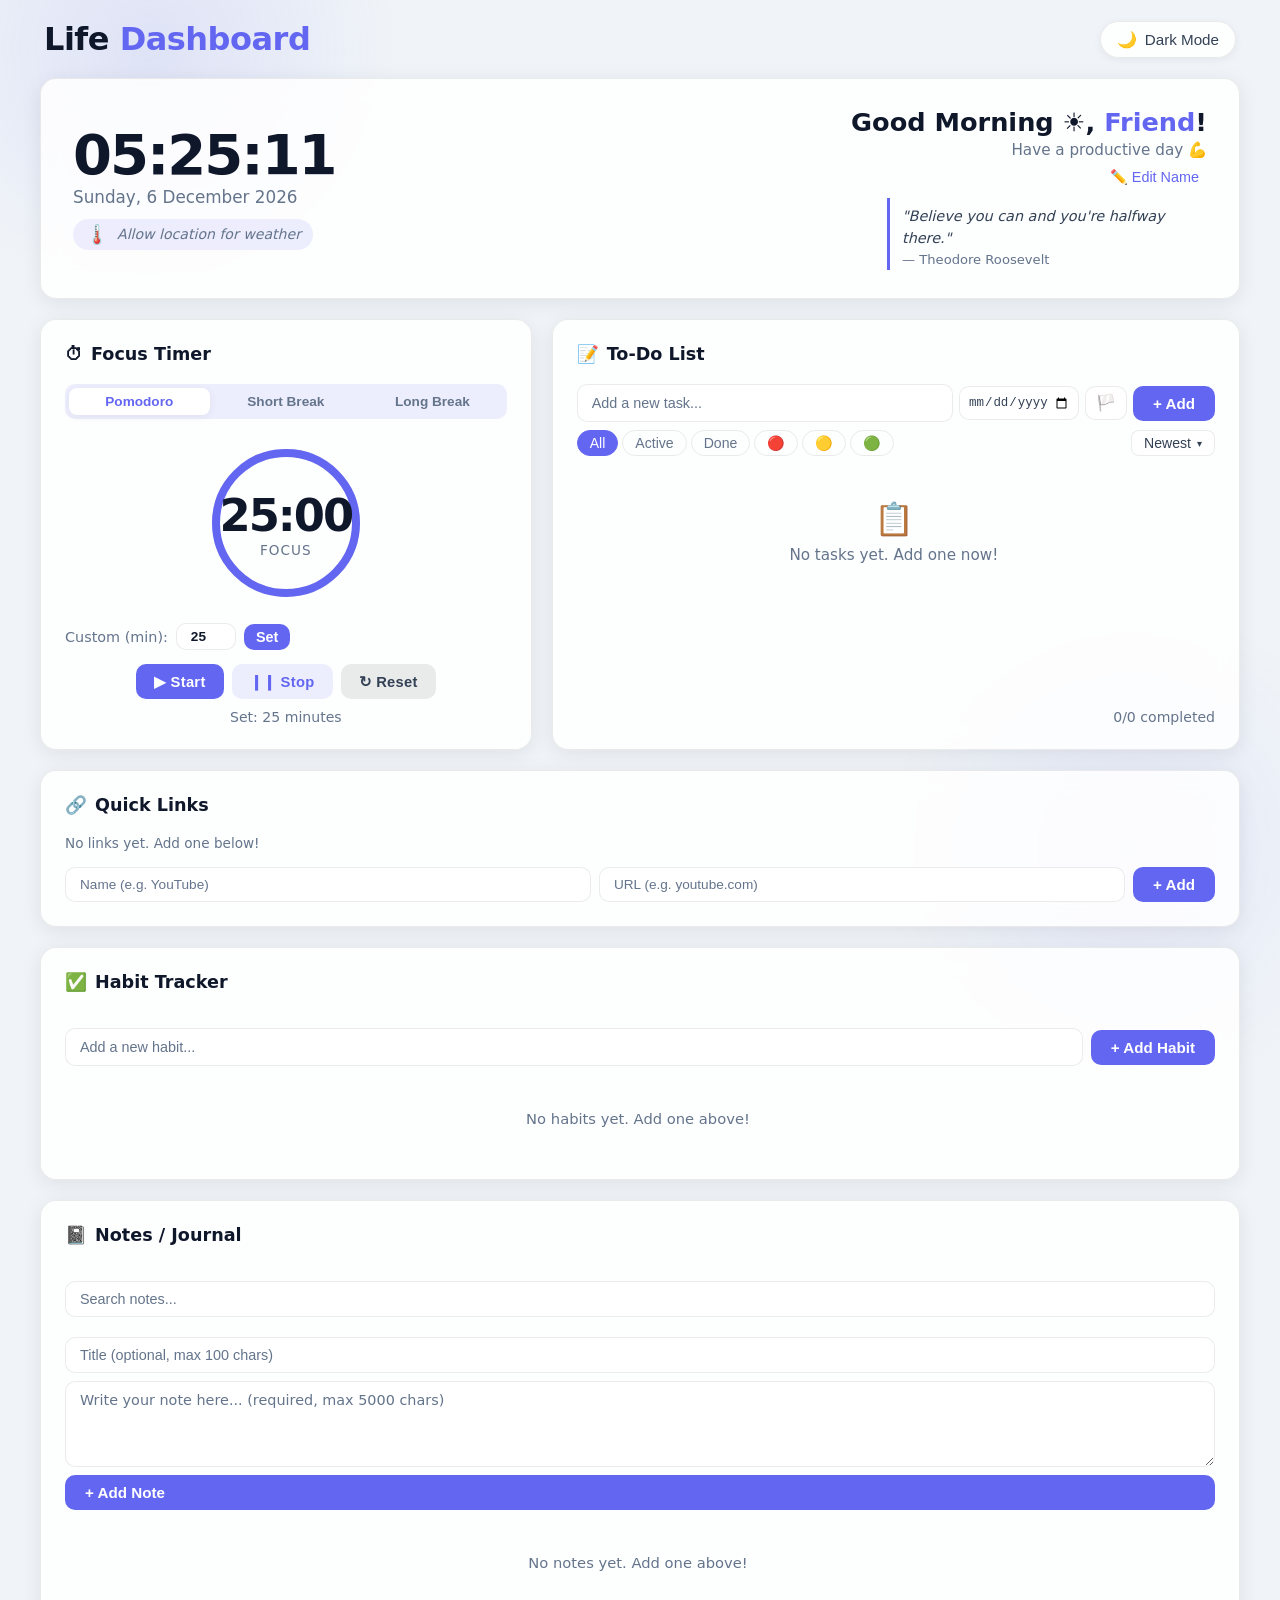
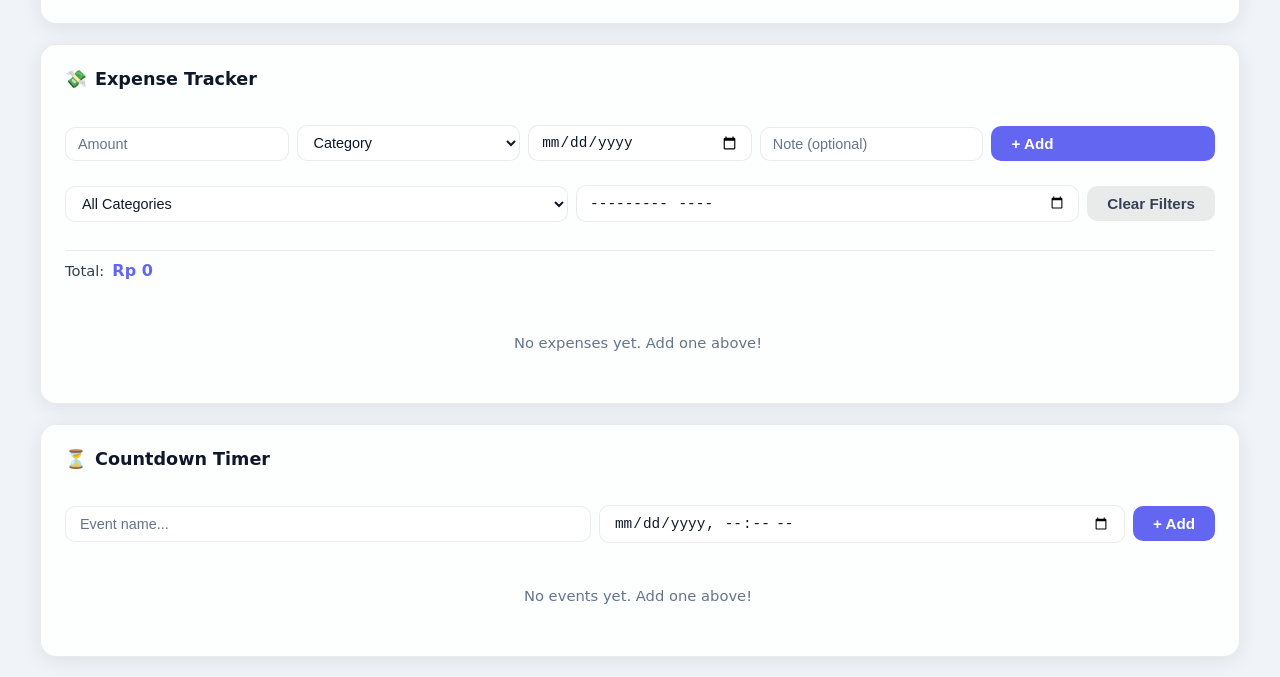
==== commit c2065d1d: "Add files via upload" ====
--- a/index.html
+++ b/index.html
@@ -1,453 +1,453 @@
-<!DOCTYPE html>
-<html lang="en" data-theme="light">
-
-<head>
-  <meta charset="UTF-8" />
-  <meta name="viewport" content="width=device-width, initial-scale=1.0" />
-  <title>Life Dashboard</title>
-  <link rel="stylesheet" href="css/style.css" />
-</head>
-
-<body>
-
-  <!-- ========================================================
-       DASHBOARD WRAPPER
-       ======================================================== -->
-  <div class="dashboard">
-
-    <!-- ── TOP BAR ─────────────────────────────────────────── -->
-    <div class="topbar">
-      <div class="pagetitle">
-        <h1>Life <span>Dashboard</span></h1>
-      </div>
-      <button id="theme-toggle" class="theme-toggle" aria-label="Toggle theme">
-        <span class="icon">🌙</span>
-        <span class="label">Dark Mode</span>
-      </button>
-    </div>
-
-    <!-- ── GREETING CARD ───────────────────────────────────── -->
-    <div class="greeting-card" aria-label="Greeting and time">
-      <div class="greeting-left">
-        <div id="greeting-time" class="greeting-time">00:00:00</div>
-        <div id="greeting-date" class="greeting-date">Monday, January 1 2026</div>
-        <!-- Weather Widget -->
-        <div id="weather-widget" class="weather-widget" aria-label="Weather info">
-          <span class="weather-icon">🌡️</span>
-          <div class="weather-info">
-            <span id="weather-temp" class="weather-loading">Loading weather...</span>
-          </div>
-        </div>
-      </div>
-      <div class="greeting-right">
-        <div id="greeting-message" class="greeting-message">
-          Good Morning, <span class="greeting-name">Friend</span>!
-        </div>
-        <div class="greeting-sub">Have a productive day 💪</div>
-        <button id="name-edit-btn" class="name-edit-btn" aria-label="Edit name">✏️ Edit Name</button>
-        <!-- Daily Quote -->
-        <div class="daily-quote" aria-label="Daily quote">
-          <div id="quote-text" class="daily-quote-text">Loading quote...</div>
-          <div id="quote-author" class="daily-quote-author"></div>
-        </div>
-      </div>
-    </div>
-
-    <!-- ── MAIN GRID (Timer + Todo) ────────────────────────── -->
-    <div class="main-grid">
-
-      <!-- ── FOCUS TIMER CARD ──────────────────────────────── -->
-      <div class="card timer-card" aria-label="Focus Timer">
-        <div class="card-title">
-          <span class="icon">⏱</span> Focus Timer
-        </div>
-
-        <!-- Timer mode selector -->
-        <div class="timer-modes" role="group" aria-label="Timer mode">
-          <button class="timer-mode-btn active" data-mode="pomodoro">Pomodoro</button>
-          <button class="timer-mode-btn" data-mode="short">Short Break</button>
-          <button class="timer-mode-btn" data-mode="long">Long Break</button>
-        </div>
-
-        <!-- SVG ring -->
-        <div class="timer-ring-wrapper" aria-live="polite">
-          <svg class="timer-ring" width="160" height="160" viewBox="0 0 160 160">
-            <circle class="timer-ring-bg" cx="80" cy="80" r="70" />
-            <circle id="timer-ring-progress" class="timer-ring-progress" cx="80" cy="80" r="70" />
-          </svg>
-          <div class="timer-display">
-            <div id="timer-time" class="time">25:00</div>
-            <div class="timer-label">Focus</div>
-          </div>
-        </div>
-
-        <!-- Custom time -->
-        <div class="custom-time-row">
-          <label for="custom-time-input">Custom (min):</label>
-          <input
-            id="custom-time-input"
-            class="custom-time-input"
-            type="number"
-            min="1"
-            max="180"
-            value="25"
-            aria-label="Custom timer duration"
-          />
-          <button id="custom-time-apply" class="custom-time-apply">Set</button>
-        </div>
-
-        <!-- Timer control buttons -->
-        <div class="timer-buttons">
-          <button id="timer-start" class="btn btn-primary" aria-label="Start timer">&#9654; Start</button>
-          <button id="timer-stop"  class="btn btn-secondary" aria-label="Stop timer">&#10073;&#10073; Stop</button>
-          <button id="timer-reset" class="btn btn-ghost" aria-label="Reset timer">&#8635; Reset</button>
-        </div>
-
-        <div id="timer-status" class="timer-status" aria-live="polite">Set: 25 minutes</div>
-      </div>
-
-      <!-- ── TO-DO LIST CARD ───────────────────────────────── -->
-      <div class="card todo-card" aria-label="To-Do List">
-        <div class="card-title">
-          <span class="icon">📝</span> To-Do List
-        </div>
-
-        <!-- Add task input -->
-        <div class="task-input-row">
-          <input
-            id="task-input"
-            class="task-input"
-            type="text"
-            placeholder="Add a new task..."
-            maxlength="200"
-            aria-label="New task input"
-          />
-          <!-- Deadline picker -->
-          <input
-            id="task-deadline"
-            class="task-deadline-input"
-            type="date"
-            aria-label="Deadline"
-            title="Deadline (optional)"
-          />
-          <!-- Priority & icon picker trigger -->
-          <div class="task-meta-wrapper">
-            <button id="task-meta-btn" class="task-meta-btn" title="Set priority & icon" aria-label="Set priority and icon">🏳️</button>
-            <div id="task-meta-panel" class="task-meta-panel" style="display:none;">
-              <div class="meta-panel-section-label">Priority</div>
-              <div class="meta-panel-row">
-                <button class="meta-option priority-option" data-priority="high"   title="High">🔴 High</button>
-                <button class="meta-option priority-option" data-priority="medium" title="Medium">🟡 Medium</button>
-                <button class="meta-option priority-option" data-priority="low"    title="Low">🟢 Low</button>
-              </div>
-              <div class="meta-panel-section-label" style="margin-top:10px;">Icon</div>
-              <div class="meta-panel-row meta-icon-grid">
-                <button class="meta-option icon-option" data-icon="📚" title="Reading">📚</button>
-                <button class="meta-option icon-option" data-icon="✍️" title="Writing">✍️</button>
-                <button class="meta-option icon-option" data-icon="🏃" title="Exercise">🏃</button>
-                <button class="meta-option icon-option" data-icon="💪" title="Workout">💪</button>
-                <button class="meta-option icon-option" data-icon="🧘" title="Meditation">🧘</button>
-                <button class="meta-option icon-option" data-icon="🍎" title="Health">🍎</button>
-                <button class="meta-option icon-option" data-icon="💻" title="Coding">💻</button>
-                <button class="meta-option icon-option" data-icon="🎨" title="Creative">🎨</button>
-                <button class="meta-option icon-option" data-icon="🎵" title="Music">🎵</button>
-                <button class="meta-option icon-option" data-icon="📷" title="Photography">📷</button>
-                <button class="meta-option icon-option" data-icon="🛒" title="Shopping">🛒</button>
-                <button class="meta-option icon-option" data-icon="🍳" title="Cooking">🍳</button>
-                <button class="meta-option icon-option" data-icon="🧹" title="Chores">🧹</button>
-                <button class="meta-option icon-option" data-icon="📞" title="Call">📞</button>
-                <button class="meta-option icon-option" data-icon="✈️" title="Travel">✈️</button>
-                <button class="meta-option icon-option" data-icon="💰" title="Finance">💰</button>
-                <button class="meta-option icon-option" data-icon="🏥" title="Medical">🏥</button>
-                <button class="meta-option icon-option" data-icon="🎓" title="Study">🎓</button>
-                <button class="meta-option icon-option" data-icon="🤝" title="Meeting">🤝</button>
-                <button class="meta-option icon-option" data-icon="⚙️" title="Settings">⚙️</button>
-              </div>
-            </div>
-          </div>
-          <button id="add-task-btn" class="btn btn-primary" aria-label="Add task">+ Add</button>
-        </div>
-
-        <!-- Duplicate warning -->
-        <div id="duplicate-warning" class="duplicate-warning" role="alert">
-          ⚠️ This task already exists in your list!
-        </div>
-
-        <!-- Filter & sort controls -->
-        <div class="task-controls">
-          <div class="task-filter-group" role="group" aria-label="Filter tasks">
-            <button class="filter-btn active" data-filter="all">All</button>
-            <button class="filter-btn" data-filter="active">Active</button>
-            <button class="filter-btn" data-filter="done">Done</button>
-            <button class="filter-btn" data-filter="high"   title="High priority">🔴</button>
-            <button class="filter-btn" data-filter="medium" title="Medium priority">🟡</button>
-            <button class="filter-btn" data-filter="low"    title="Low priority">🟢</button>
-          </div>
-          <!-- Custom sort dropdown -->
-          <div class="custom-select-wrapper" id="sort-wrapper">
-            <button class="custom-select-trigger" id="sort-trigger" aria-haspopup="listbox" aria-expanded="false">
-              <span id="sort-label">Newest</span>
-              <span class="select-arrow">▾</span>
-            </button>
-            <ul class="custom-select-menu" role="listbox" id="sort-menu">
-              <li class="custom-select-option active" data-value="newest" role="option">Newest</li>
-              <li class="custom-select-option" data-value="oldest" role="option">Oldest</li>
-              <li class="custom-select-option" data-value="alpha" role="option">A – Z</li>
-              <li class="custom-select-option" data-value="priority" role="option">Priority</li>
-              <li class="custom-select-option" data-value="deadline" role="option">Deadline</li>
-            </ul>
-          </div>
-        </div>
-
-        <!-- Task list -->
-        <ul id="task-list" class="task-list" aria-label="Task list"></ul>
-
-        <div id="task-count" class="task-count" style="margin-top:auto;padding-top:10px;text-align:right;">0/0 completed</div>
-      </div>
-
-    </div><!-- /.main-grid -->
-
-    <!-- ── QUICK LINKS CARD ─────────────────────────────────── -->
-    <div class="card quick-links-card" aria-label="Quick Links">
-      <div class="card-title">
-        <span class="icon">🔗</span> Quick Links
-      </div>
-
-      <!-- Saved links -->
-      <div id="links-container" class="links-grid" aria-live="polite">
-        <span style="font-size:0.85rem;color:var(--text-muted)">No links yet. Add one below!</span>
-      </div>
-
-      <!-- Add link form -->
-      <div class="add-link-form">
-        <input
-          id="link-name-input"
-          class="link-input"
-          type="text"
-          placeholder="Name (e.g. YouTube)"
-          maxlength="50"
-          aria-label="Link name"
-        />
-        <input
-          id="link-url-input"
-          class="link-input"
-          type="text"
-          placeholder="URL (e.g. youtube.com)"
-          maxlength="200"
-          aria-label="Link URL"
-        />
-        <button id="add-link-btn" class="btn btn-primary" aria-label="Add link">+ Add</button>
-      </div>
-    </div>
-
-    <!-- ── HABIT TRACKER CARD ──────────────────────────────── -->
-    <div class="card habit-card" aria-label="Habit Tracker">
-      <div class="card-title">
-        <span class="icon">✅</span> Habit Tracker
-      </div>
-
-      <!-- Add habit form -->
-      <div class="habit-input-row">
-        <input
-          id="habit-input"
-          class="habit-input"
-          type="text"
-          placeholder="Add a new habit..."
-          maxlength="100"
-          aria-label="New habit name"
-        />
-        <button id="add-habit-btn" class="btn btn-primary" aria-label="Add habit">+ Add Habit</button>
-      </div>
-
-      <!-- Habit list -->
-      <ul id="habit-list" class="habit-list" aria-live="polite" aria-label="Habit list"></ul>
-    </div>
-
-    <!-- ── NOTES / JOURNAL CARD ───────────────────────────── -->
-    <div class="card notes-card" aria-label="Notes and Journal">
-      <div class="card-title">
-        <span class="icon">📓</span> Notes / Journal
-      </div>
-
-      <!-- Search row -->
-      <div class="note-search-row">
-        <input
-          id="note-search-input"
-          class="note-search-input"
-          type="text"
-          placeholder="Search notes..."
-          maxlength="200"
-          aria-label="Search notes"
-        />
-      </div>
-
-      <!-- Input area -->
-      <div class="note-input-area">
-        <input
-          id="note-title-input"
-          class="note-title-input"
-          type="text"
-          placeholder="Title (optional, max 100 chars)"
-          maxlength="100"
-          aria-label="Note title"
-        />
-        <textarea
-          id="note-body-input"
-          class="note-body-input"
-          placeholder="Write your note here... (required, max 5000 chars)"
-          maxlength="5000"
-          rows="4"
-          aria-label="Note body"
-        ></textarea>
-        <button id="add-note-btn" class="btn btn-primary" aria-label="Add note">+ Add Note</button>
-      </div>
-
-      <!-- Note list -->
-      <ul id="note-list" class="note-list" aria-live="polite" aria-label="Saved notes"></ul>
-
-      <!-- Detail pane (hidden by default) -->
-      <div id="note-detail" class="note-detail" style="display:none;" aria-label="Note detail">
-        <div id="note-detail-title" class="note-detail-title"></div>
-        <div id="note-detail-body" class="note-detail-body"></div>
-        <button id="note-detail-close" class="btn btn-ghost" aria-label="Close note detail">✕ Close</button>
-      </div>
-    </div>
-
-    <!-- ── EXPENSE TRACKER CARD ───────────────────────────── -->
-    <div class="card expense-card" aria-label="Expense Tracker">
-      <div class="card-title">
-        <span class="icon">💸</span> Expense Tracker
-      </div>
-
-      <!-- Add expense form -->
-      <div class="expense-form-grid">
-        <input
-          id="expense-amount"
-          type="number"
-          step="0.01"
-          min="0.01"
-          placeholder="Amount"
-          aria-label="Expense amount"
-        />
-        <select id="expense-category" aria-label="Expense category">
-          <option value="">Category</option>
-          <option value="Food">Food</option>
-          <option value="Transport">Transport</option>
-          <option value="Shopping">Shopping</option>
-          <option value="Bills">Bills</option>
-          <option value="Health">Health</option>
-          <option value="Entertainment">Entertainment</option>
-          <option value="Other">Other</option>
-        </select>
-        <input
-          id="expense-date"
-          type="date"
-          aria-label="Expense date"
-        />
-        <input
-          id="expense-note"
-          type="text"
-          maxlength="200"
-          placeholder="Note (optional)"
-          aria-label="Expense note"
-        />
-        <button id="add-expense-btn" class="btn btn-primary" aria-label="Add expense">+ Add</button>
-      </div>
-
-      <!-- Filter row -->
-      <div class="expense-filter-row">
-        <select id="expense-filter-category" aria-label="Filter by category">
-          <option value="All">All Categories</option>
-          <option value="Food">Food</option>
-          <option value="Transport">Transport</option>
-          <option value="Shopping">Shopping</option>
-          <option value="Bills">Bills</option>
-          <option value="Health">Health</option>
-          <option value="Entertainment">Entertainment</option>
-          <option value="Other">Other</option>
-        </select>
-        <input
-          id="expense-filter-month"
-          type="month"
-          aria-label="Filter by month"
-        />
-        <button id="clear-expense-filters-btn" class="btn btn-ghost" aria-label="Clear expense filters">Clear Filters</button>
-      </div>
-
-      <!-- Total display -->
-      <div class="expense-total-row">
-        Total: <span id="expense-total">Rp 0</span>
-      </div>
-
-      <!-- Expense list -->
-      <ul id="expense-list" class="expense-list" aria-live="polite" aria-label="Expense list"></ul>
-    </div>
-
-    <!-- ── COUNTDOWN TIMER CARD ───────────────────────────── -->
-    <div class="card countdown-card" aria-label="Countdown Timer">
-      <div class="card-title">
-        <span class="icon">⏳</span> Countdown Timer
-      </div>
-
-      <!-- Add countdown form -->
-      <div class="countdown-form-row">
-        <input
-          id="countdown-name-input"
-          type="text"
-          maxlength="100"
-          placeholder="Event name..."
-          aria-label="Countdown event name"
-        />
-        <input
-          id="countdown-datetime-input"
-          type="datetime-local"
-          aria-label="Countdown target date and time"
-        />
-        <button id="add-countdown-btn" class="btn btn-primary" aria-label="Add countdown">+ Add</button>
-      </div>
-
-      <!-- Countdown list -->
-      <ul id="countdown-list" class="countdown-list" aria-live="polite" aria-label="Countdown events"></ul>
-    </div>
-
-  </div><!-- /.dashboard -->
-
-  <!-- ========================================================
-       MODAL – Custom Name
-       ======================================================== -->
-  <div
-    id="name-modal-overlay"
-    class="modal-overlay"
-    role="dialog"
-    aria-modal="true"
-    aria-labelledby="name-modal-title"
-  >
-    <div class="modal">
-      <div id="name-modal-title" class="modal-title">✏️ Edit Your Name</div>
-      <input
-        id="name-modal-input"
-        class="modal-input"
-        type="text"
-        placeholder="Enter your name..."
-        maxlength="40"
-        aria-label="New name"
-      />
-      <div class="modal-buttons">
-        <button id="name-modal-close" class="btn btn-ghost">Cancel</button>
-        <button id="name-modal-save"  class="btn btn-primary">Save</button>
-      </div>
-    </div>
-  </div>
-
-  <!-- ========================================================
-       TOAST CONTAINER
-       ======================================================== -->
-  <div id="toast-container" class="toast-container" aria-live="polite"></div>
-
-  <!-- ========================================================
-       SCRIPTS
-       ======================================================== -->
-  <script src="js/javascript.js"></script>
-
-</body>
-</html>
+<!DOCTYPE html>
+<html lang="en" data-theme="light">
+
+<head>
+  <meta charset="UTF-8" />
+  <meta name="viewport" content="width=device-width, initial-scale=1.0" />
+  <title>Life Dashboard</title>
+  <link rel="stylesheet" href="css/style.css" />
+</head>
+
+<body>
+
+  <!-- ========================================================
+       DASHBOARD WRAPPER
+       ======================================================== -->
+  <div class="dashboard">
+
+    <!-- ── TOP BAR ─────────────────────────────────────────── -->
+    <div class="topbar">
+      <div class="pagetitle">
+        <h1>Life <span>Dashboard</span></h1>
+      </div>
+      <button id="theme-toggle" class="theme-toggle" aria-label="Toggle theme">
+        <span class="icon">🌙</span>
+        <span class="label">Dark Mode</span>
+      </button>
+    </div>
+
+    <!-- ── GREETING CARD ───────────────────────────────────── -->
+    <div class="greeting-card" aria-label="Greeting and time">
+      <div class="greeting-left">
+        <div id="greeting-time" class="greeting-time">00:00:00</div>
+        <div id="greeting-date" class="greeting-date">Monday, January 1 2026</div>
+        <!-- Weather Widget -->
+        <div id="weather-widget" class="weather-widget" aria-label="Weather info">
+          <span class="weather-icon">🌡️</span>
+          <div class="weather-info">
+            <span id="weather-temp" class="weather-loading">Loading weather...</span>
+          </div>
+        </div>
+      </div>
+      <div class="greeting-right">
+        <div id="greeting-message" class="greeting-message">
+          Good Morning, <span class="greeting-name">Friend</span>!
+        </div>
+        <div class="greeting-sub">Have a productive day 💪</div>
+        <button id="name-edit-btn" class="name-edit-btn" aria-label="Edit name">✏️ Edit Name</button>
+        <!-- Daily Quote -->
+        <div class="daily-quote" aria-label="Daily quote">
+          <div id="quote-text" class="daily-quote-text">Loading quote...</div>
+          <div id="quote-author" class="daily-quote-author"></div>
+        </div>
+      </div>
+    </div>
+
+    <!-- ── MAIN GRID (Timer + Todo) ────────────────────────── -->
+    <div class="main-grid">
+
+      <!-- ── FOCUS TIMER CARD ──────────────────────────────── -->
+      <div class="card timer-card" aria-label="Focus Timer">
+        <div class="card-title">
+          <span class="icon">⏱</span> Focus Timer
+        </div>
+
+        <!-- Timer mode selector -->
+        <div class="timer-modes" role="group" aria-label="Timer mode">
+          <button class="timer-mode-btn active" data-mode="pomodoro">Pomodoro</button>
+          <button class="timer-mode-btn" data-mode="short">Short Break</button>
+          <button class="timer-mode-btn" data-mode="long">Long Break</button>
+        </div>
+
+        <!-- SVG ring -->
+        <div class="timer-ring-wrapper" aria-live="polite">
+          <svg class="timer-ring" width="160" height="160" viewBox="0 0 160 160">
+            <circle class="timer-ring-bg" cx="80" cy="80" r="70" />
+            <circle id="timer-ring-progress" class="timer-ring-progress" cx="80" cy="80" r="70" />
+          </svg>
+          <div class="timer-display">
+            <div id="timer-time" class="time">25:00</div>
+            <div class="timer-label">Focus</div>
+          </div>
+        </div>
+
+        <!-- Custom time -->
+        <div class="custom-time-row">
+          <label for="custom-time-input">Custom (min):</label>
+          <input
+            id="custom-time-input"
+            class="custom-time-input"
+            type="number"
+            min="1"
+            max="180"
+            value="25"
+            aria-label="Custom timer duration"
+          />
+          <button id="custom-time-apply" class="custom-time-apply">Set</button>
+        </div>
+
+        <!-- Timer control buttons -->
+        <div class="timer-buttons">
+          <button id="timer-start" class="btn btn-primary" aria-label="Start timer">&#9654; Start</button>
+          <button id="timer-stop"  class="btn btn-secondary" aria-label="Stop timer">&#10073;&#10073; Stop</button>
+          <button id="timer-reset" class="btn btn-ghost" aria-label="Reset timer">&#8635; Reset</button>
+        </div>
+
+        <div id="timer-status" class="timer-status" aria-live="polite">Set: 25 minutes</div>
+      </div>
+
+      <!-- ── TO-DO LIST CARD ───────────────────────────────── -->
+      <div class="card todo-card" aria-label="To-Do List">
+        <div class="card-title">
+          <span class="icon">📝</span> To-Do List
+        </div>
+
+        <!-- Add task input -->
+        <div class="task-input-row">
+          <input
+            id="task-input"
+            class="task-input"
+            type="text"
+            placeholder="Add a new task..."
+            maxlength="200"
+            aria-label="New task input"
+          />
+          <!-- Deadline picker -->
+          <input
+            id="task-deadline"
+            class="task-deadline-input"
+            type="date"
+            aria-label="Deadline"
+            title="Deadline (optional)"
+          />
+          <!-- Priority & icon picker trigger -->
+          <div class="task-meta-wrapper">
+            <button id="task-meta-btn" class="task-meta-btn" title="Set priority & icon" aria-label="Set priority and icon">🏳️</button>
+            <div id="task-meta-panel" class="task-meta-panel" style="display:none;">
+              <div class="meta-panel-section-label">Priority</div>
+              <div class="meta-panel-row">
+                <button class="meta-option priority-option" data-priority="high"   title="High">🔴 High</button>
+                <button class="meta-option priority-option" data-priority="medium" title="Medium">🟡 Medium</button>
+                <button class="meta-option priority-option" data-priority="low"    title="Low">🟢 Low</button>
+              </div>
+              <div class="meta-panel-section-label" style="margin-top:10px;">Icon</div>
+              <div class="meta-panel-row meta-icon-grid">
+                <button class="meta-option icon-option" data-icon="📚" title="Reading">📚</button>
+                <button class="meta-option icon-option" data-icon="✍️" title="Writing">✍️</button>
+                <button class="meta-option icon-option" data-icon="🏃" title="Exercise">🏃</button>
+                <button class="meta-option icon-option" data-icon="💪" title="Workout">💪</button>
+                <button class="meta-option icon-option" data-icon="🧘" title="Meditation">🧘</button>
+                <button class="meta-option icon-option" data-icon="🍎" title="Health">🍎</button>
+                <button class="meta-option icon-option" data-icon="💻" title="Coding">💻</button>
+                <button class="meta-option icon-option" data-icon="🎨" title="Creative">🎨</button>
+                <button class="meta-option icon-option" data-icon="🎵" title="Music">🎵</button>
+                <button class="meta-option icon-option" data-icon="📷" title="Photography">📷</button>
+                <button class="meta-option icon-option" data-icon="🛒" title="Shopping">🛒</button>
+                <button class="meta-option icon-option" data-icon="🍳" title="Cooking">🍳</button>
+                <button class="meta-option icon-option" data-icon="🧹" title="Chores">🧹</button>
+                <button class="meta-option icon-option" data-icon="📞" title="Call">📞</button>
+                <button class="meta-option icon-option" data-icon="✈️" title="Travel">✈️</button>
+                <button class="meta-option icon-option" data-icon="💰" title="Finance">💰</button>
+                <button class="meta-option icon-option" data-icon="🏥" title="Medical">🏥</button>
+                <button class="meta-option icon-option" data-icon="🎓" title="Study">🎓</button>
+                <button class="meta-option icon-option" data-icon="🤝" title="Meeting">🤝</button>
+                <button class="meta-option icon-option" data-icon="⚙️" title="Settings">⚙️</button>
+              </div>
+            </div>
+          </div>
+          <button id="add-task-btn" class="btn btn-primary" aria-label="Add task">+ Add</button>
+        </div>
+
+        <!-- Duplicate warning -->
+        <div id="duplicate-warning" class="duplicate-warning" role="alert">
+          ⚠️ This task already exists in your list!
+        </div>
+
+        <!-- Filter & sort controls -->
+        <div class="task-controls">
+          <div class="task-filter-group" role="group" aria-label="Filter tasks">
+            <button class="filter-btn active" data-filter="all">All</button>
+            <button class="filter-btn" data-filter="active">Active</button>
+            <button class="filter-btn" data-filter="done">Done</button>
+            <button class="filter-btn" data-filter="high"   title="High priority">🔴</button>
+            <button class="filter-btn" data-filter="medium" title="Medium priority">🟡</button>
+            <button class="filter-btn" data-filter="low"    title="Low priority">🟢</button>
+          </div>
+          <!-- Custom sort dropdown -->
+          <div class="custom-select-wrapper" id="sort-wrapper">
+            <button class="custom-select-trigger" id="sort-trigger" aria-haspopup="listbox" aria-expanded="false">
+              <span id="sort-label">Newest</span>
+              <span class="select-arrow">▾</span>
+            </button>
+            <ul class="custom-select-menu" role="listbox" id="sort-menu">
+              <li class="custom-select-option active" data-value="newest" role="option">Newest</li>
+              <li class="custom-select-option" data-value="oldest" role="option">Oldest</li>
+              <li class="custom-select-option" data-value="alpha" role="option">A – Z</li>
+              <li class="custom-select-option" data-value="priority" role="option">Priority</li>
+              <li class="custom-select-option" data-value="deadline" role="option">Deadline</li>
+            </ul>
+          </div>
+        </div>
+
+        <!-- Task list -->
+        <ul id="task-list" class="task-list" aria-label="Task list"></ul>
+
+        <div id="task-count" class="task-count" style="margin-top:auto;padding-top:10px;text-align:right;">0/0 completed</div>
+      </div>
+
+    </div><!-- /.main-grid -->
+
+    <!-- ── QUICK LINKS CARD ─────────────────────────────────── -->
+    <div class="card quick-links-card" aria-label="Quick Links">
+      <div class="card-title">
+        <span class="icon">🔗</span> Quick Links
+      </div>
+
+      <!-- Saved links -->
+      <div id="links-container" class="links-grid" aria-live="polite">
+        <span style="font-size:0.85rem;color:var(--text-muted)">No links yet. Add one below!</span>
+      </div>
+
+      <!-- Add link form -->
+      <div class="add-link-form">
+        <input
+          id="link-name-input"
+          class="link-input"
+          type="text"
+          placeholder="Name (e.g. YouTube)"
+          maxlength="50"
+          aria-label="Link name"
+        />
+        <input
+          id="link-url-input"
+          class="link-input"
+          type="text"
+          placeholder="URL (e.g. youtube.com)"
+          maxlength="200"
+          aria-label="Link URL"
+        />
+        <button id="add-link-btn" class="btn btn-primary" aria-label="Add link">+ Add</button>
+      </div>
+    </div>
+
+    <!-- ── HABIT TRACKER CARD ──────────────────────────────── -->
+    <div class="card habit-card" aria-label="Habit Tracker">
+      <div class="card-title">
+        <span class="icon">✅</span> Habit Tracker
+      </div>
+
+      <!-- Add habit form -->
+      <div class="habit-input-row">
+        <input
+          id="habit-input"
+          class="habit-input"
+          type="text"
+          placeholder="Add a new habit..."
+          maxlength="100"
+          aria-label="New habit name"
+        />
+        <button id="add-habit-btn" class="btn btn-primary" aria-label="Add habit">+ Add Habit</button>
+      </div>
+
+      <!-- Habit list -->
+      <ul id="habit-list" class="habit-list" aria-live="polite" aria-label="Habit list"></ul>
+    </div>
+
+    <!-- ── NOTES / JOURNAL CARD ───────────────────────────── -->
+    <div class="card notes-card" aria-label="Notes and Journal">
+      <div class="card-title">
+        <span class="icon">📓</span> Notes / Journal
+      </div>
+
+      <!-- Search row -->
+      <div class="note-search-row">
+        <input
+          id="note-search-input"
+          class="note-search-input"
+          type="text"
+          placeholder="Search notes..."
+          maxlength="200"
+          aria-label="Search notes"
+        />
+      </div>
+
+      <!-- Input area -->
+      <div class="note-input-area">
+        <input
+          id="note-title-input"
+          class="note-title-input"
+          type="text"
+          placeholder="Title (optional, max 100 chars)"
+          maxlength="100"
+          aria-label="Note title"
+        />
+        <textarea
+          id="note-body-input"
+          class="note-body-input"
+          placeholder="Write your note here... (required, max 5000 chars)"
+          maxlength="5000"
+          rows="4"
+          aria-label="Note body"
+        ></textarea>
+        <button id="add-note-btn" class="btn btn-primary" aria-label="Add note">+ Add Note</button>
+      </div>
+
+      <!-- Note list -->
+      <ul id="note-list" class="note-list" aria-live="polite" aria-label="Saved notes"></ul>
+
+      <!-- Detail pane (hidden by default) -->
+      <div id="note-detail" class="note-detail" style="display:none;" aria-label="Note detail">
+        <div id="note-detail-title" class="note-detail-title"></div>
+        <div id="note-detail-body" class="note-detail-body"></div>
+        <button id="note-detail-close" class="btn btn-ghost" aria-label="Close note detail">✕ Close</button>
+      </div>
+    </div>
+
+    <!-- ── EXPENSE TRACKER CARD ───────────────────────────── -->
+    <div class="card expense-card" aria-label="Expense Tracker">
+      <div class="card-title">
+        <span class="icon">💸</span> Expense Tracker
+      </div>
+
+      <!-- Add expense form -->
+      <div class="expense-form-grid">
+        <input
+          id="expense-amount"
+          type="number"
+          step="0.01"
+          min="0.01"
+          placeholder="Amount"
+          aria-label="Expense amount"
+        />
+        <select id="expense-category" aria-label="Expense category">
+          <option value="">Category</option>
+          <option value="Food">Food</option>
+          <option value="Transport">Transport</option>
+          <option value="Shopping">Shopping</option>
+          <option value="Bills">Bills</option>
+          <option value="Health">Health</option>
+          <option value="Entertainment">Entertainment</option>
+          <option value="Other">Other</option>
+        </select>
+        <input
+          id="expense-date"
+          type="date"
+          aria-label="Expense date"
+        />
+        <input
+          id="expense-note"
+          type="text"
+          maxlength="200"
+          placeholder="Note (optional)"
+          aria-label="Expense note"
+        />
+        <button id="add-expense-btn" class="btn btn-primary" aria-label="Add expense">+ Add</button>
+      </div>
+
+      <!-- Filter row -->
+      <div class="expense-filter-row">
+        <select id="expense-filter-category" aria-label="Filter by category">
+          <option value="All">All Categories</option>
+          <option value="Food">Food</option>
+          <option value="Transport">Transport</option>
+          <option value="Shopping">Shopping</option>
+          <option value="Bills">Bills</option>
+          <option value="Health">Health</option>
+          <option value="Entertainment">Entertainment</option>
+          <option value="Other">Other</option>
+        </select>
+        <input
+          id="expense-filter-month"
+          type="month"
+          aria-label="Filter by month"
+        />
+        <button id="clear-expense-filters-btn" class="btn btn-ghost" aria-label="Clear expense filters">Clear Filters</button>
+      </div>
+
+      <!-- Total display -->
+      <div class="expense-total-row">
+        Total: <span id="expense-total">Rp 0</span>
+      </div>
+
+      <!-- Expense list -->
+      <ul id="expense-list" class="expense-list" aria-live="polite" aria-label="Expense list"></ul>
+    </div>
+
+    <!-- ── COUNTDOWN TIMER CARD ───────────────────────────── -->
+    <div class="card countdown-card" aria-label="Countdown Timer">
+      <div class="card-title">
+        <span class="icon">⏳</span> Countdown Timer
+      </div>
+
+      <!-- Add countdown form -->
+      <div class="countdown-form-row">
+        <input
+          id="countdown-name-input"
+          type="text"
+          maxlength="100"
+          placeholder="Event name..."
+          aria-label="Countdown event name"
+        />
+        <input
+          id="countdown-datetime-input"
+          type="datetime-local"
+          aria-label="Countdown target date and time"
+        />
+        <button id="add-countdown-btn" class="btn btn-primary" aria-label="Add countdown">+ Add</button>
+      </div>
+
+      <!-- Countdown list -->
+      <ul id="countdown-list" class="countdown-list" aria-live="polite" aria-label="Countdown events"></ul>
+    </div>
+
+  </div><!-- /.dashboard -->
+
+  <!-- ========================================================
+       MODAL – Custom Name
+       ======================================================== -->
+  <div
+    id="name-modal-overlay"
+    class="modal-overlay"
+    role="dialog"
+    aria-modal="true"
+    aria-labelledby="name-modal-title"
+  >
+    <div class="modal">
+      <div id="name-modal-title" class="modal-title">✏️ Edit Your Name</div>
+      <input
+        id="name-modal-input"
+        class="modal-input"
+        type="text"
+        placeholder="Enter your name..."
+        maxlength="40"
+        aria-label="New name"
+      />
+      <div class="modal-buttons">
+        <button id="name-modal-close" class="btn btn-ghost">Cancel</button>
+        <button id="name-modal-save"  class="btn btn-primary">Save</button>
+      </div>
+    </div>
+  </div>
+
+  <!-- ========================================================
+       TOAST CONTAINER
+       ======================================================== -->
+  <div id="toast-container" class="toast-container" aria-live="polite"></div>
+
+  <!-- ========================================================
+       SCRIPTS
+       ======================================================== -->
+  <script src="js/javascript.js"></script>
+
+</body>
+</html>
--- a/css/style.css
+++ b/css/style.css
@@ -1,2116 +1,2116 @@
-/* =============================================
-   TO-DO LIST LIFE DASHBOARD - newstyle.css
-   ============================================= */
-
-/* CSS Variables - Light & Dark Mode */
-:root {
-  --bg-main: #f0f4f8;
-  --bg-card: rgba(255, 255, 255, 0.85);
-  --bg-card-solid: #ffffff;
-  --text-primary: #0f172a;
-  --text-secondary: #334155;
-  --text-muted: #64748b;
-  --accent: #6366f1;
-  --accent-hover: #4f46e5;
-  --accent-light: rgba(99, 102, 241, 0.1);
-  --danger: #ef4444;
-  --danger-hover: #dc2626;
-  --success: #22c55e;
-  --warning: #f59e0b;
-  --border: rgba(0, 0, 0, 0.08);
-  --shadow: 0 4px 20px rgba(0, 0, 0, 0.08);
-  --shadow-sm: 0 2px 8px rgba(0, 0, 0, 0.06);
-  --radius: 16px;
-  --radius-sm: 10px;
-  --transition: 0.25s ease;
-  --timer-bg: #6366f1;
-  --timer-progress: #a5b4fc;
-}
-
-[data-theme="dark"] {
-  --bg-main: #0f172a;
-  --bg-card: rgba(30, 41, 59, 0.9);
-  --bg-card-solid: #1e293b;
-  --text-primary: #f8fafc;
-  --text-secondary: #e2e8f0;
-  --text-muted: #94a3b8;
-  --accent: #818cf8;
-  --accent-hover: #6366f1;
-  --accent-light: rgba(129, 140, 248, 0.15);
-  --border: rgba(255, 255, 255, 0.08);
-  --shadow: 0 4px 20px rgba(0, 0, 0, 0.4);
-  --shadow-sm: 0 2px 8px rgba(0, 0, 0, 0.3);
-}
-
-/* =============================================
-   RESET & BASE
-   ============================================= */
-*, *::before, *::after {
-  margin: 0;
-  padding: 0;
-  box-sizing: border-box;
-}
-
-body {
-  background-color: var(--bg-main);
-  min-height: 100vh;
-  font-family: 'Segoe UI', system-ui, -apple-system, sans-serif;
-  color: var(--text-primary);
-  transition: background-color var(--transition), color var(--transition);
-  padding: 20px;
-}
-
-/* Background gradient blobs */
-body::before {
-  content: '';
-  position: fixed;
-  top: -200px;
-  left: -100px;
-  width: 500px;
-  height: 500px;
-  background: radial-gradient(circle, rgba(99, 102, 241, 0.12), transparent 70%);
-  pointer-events: none;
-  z-index: 0;
-}
-
-body::after {
-  content: '';
-  position: fixed;
-  bottom: -200px;
-  right: -100px;
-  width: 500px;
-  height: 500px;
-  background: radial-gradient(circle, rgba(99, 102, 241, 0.08), transparent 70%);
-  pointer-events: none;
-  z-index: 0;
-}
-
-/* =============================================
-   LAYOUT - DASHBOARD WRAPPER
-   ============================================= */
-.dashboard {
-  max-width: 1200px;
-  margin: 0 auto;
-  display: flex;
-  flex-direction: column;
-  gap: 20px;
-  position: relative;
-  z-index: 1;
-}
-
-/* =============================================
-   TOPBAR (Title + Theme Toggle)
-   ============================================= */
-.topbar {
-  display: flex;
-  align-items: center;
-  justify-content: space-between;
-  padding: 0 4px;
-}
-
-.pagetitle h1 {
-  font-size: 2rem;
-  font-weight: 800;
-  color: var(--text-primary);
-  letter-spacing: -0.5px;
-}
-
-.pagetitle h1 span {
-  color: var(--accent);
-}
-
-.theme-toggle {
-  background: var(--bg-card);
-  border: 1px solid var(--border);
-  border-radius: 50px;
-  padding: 8px 16px;
-  display: flex;
-  align-items: center;
-  gap: 8px;
-  cursor: pointer;
-  font-size: 0.95rem;
-  font-weight: 500;
-  color: var(--text-secondary);
-  box-shadow: var(--shadow-sm);
-  transition: all var(--transition);
-}
-
-.theme-toggle:hover {
-  background: var(--accent-light);
-  color: var(--accent);
-  border-color: var(--accent);
-}
-
-.theme-toggle .icon {
-  font-size: 1rem;
-}
-
-/* =============================================
-   GREETING CARD
-   ============================================= */
-.greeting-card {
-  background: var(--bg-card);
-  backdrop-filter: blur(12px);
-  border: 1px solid var(--border);
-  border-radius: var(--radius);
-  padding: 28px 32px;
-  box-shadow: var(--shadow);
-  display: flex;
-  align-items: center;
-  justify-content: space-between;
-  flex-wrap: wrap;
-  gap: 16px;
-  transition: background-color var(--transition), border-color var(--transition);
-}
-
-.greeting-left {
-  display: flex;
-  flex-direction: column;
-  gap: 4px;
-}
-
-.greeting-time {
-  font-size: 3.5rem;
-  font-weight: 700;
-  color: var(--text-primary);
-  line-height: 1;
-  letter-spacing: -2px;
-  font-variant-numeric: tabular-nums;
-}
-
-.greeting-date {
-  font-size: 1.05rem;
-  color: var(--text-muted);
-  font-weight: 400;
-}
-
-.greeting-right {
-  text-align: right;
-}
-
-.greeting-message {
-  font-size: 1.6rem;
-  font-weight: 600;
-  color: var(--text-primary);
-}
-
-.greeting-name {
-  color: var(--accent);
-}
-
-.greeting-sub {
-  font-size: 0.95rem;
-  color: var(--text-muted);
-  margin-top: 4px;
-}
-
-.name-edit-btn {
-  background: none;
-  border: none;
-  cursor: pointer;
-  font-size: 0.9rem;
-  color: var(--accent);
-  margin-top: 6px;
-  padding: 4px 8px;
-  border-radius: 6px;
-  transition: background var(--transition);
-}
-
-.name-edit-btn:hover {
-  background: var(--accent-light);
-}
-
-/* =============================================
-   MAIN CONTENT GRID
-   ============================================= */
-.main-grid {
-  display: grid;
-  grid-template-columns: 1fr 1.4fr;
-  gap: 20px;
-  align-items: stretch; /* kedua card ikut tinggi yang paling tinggi */
-}
-
-/* =============================================
-   CARD BASE
-   ============================================= */
-.card {
-  background: var(--bg-card);
-  backdrop-filter: blur(12px);
-  border: 1px solid var(--border);
-  border-radius: var(--radius);
-  padding: 24px;
-  box-shadow: var(--shadow);
-  transition: background-color var(--transition), border-color var(--transition);
-}
-
-.card-title {
-  font-size: 1.1rem;
-  font-weight: 700;
-  color: var(--text-primary);
-  margin-bottom: 20px;
-  display: flex;
-  align-items: center;
-  gap: 8px;
-}
-
-.card-title .icon {
-  font-size: 1.1rem;
-}
-
-/* =============================================
-   FOCUS TIMER CARD
-   ============================================= */
-.timer-card {
-  display: flex;
-  flex-direction: column;
-  gap: 0;
-}
-
-/* Timer ring */
-.timer-ring-wrapper {
-  display: flex;
-  justify-content: center;
-  align-items: center;
-  margin: 8px 0 20px;
-  position: relative;
-}
-
-.timer-ring {
-  transform: rotate(-90deg);
-}
-
-.timer-ring-bg {
-  fill: none;
-  stroke: var(--border);
-  stroke-width: 8;
-}
-
-.timer-ring-progress {
-  fill: none;
-  stroke: var(--accent);
-  stroke-width: 8;
-  stroke-linecap: round;
-  stroke-dasharray: 440;
-  stroke-dashoffset: 0;
-  transition: stroke-dashoffset 1s linear;
-}
-
-.timer-display {
-  position: absolute;
-  text-align: center;
-}
-
-.timer-display .time {
-  font-size: 2.8rem;
-  font-weight: 700;
-  color: var(--text-primary);
-  letter-spacing: -2px;
-  font-variant-numeric: tabular-nums;
-}
-
-.timer-display .timer-label {
-  font-size: 0.85rem;
-  color: var(--text-muted);
-  font-weight: 500;
-  text-transform: uppercase;
-  letter-spacing: 1px;
-}
-
-/* Timer mode selector */
-.timer-modes {
-  display: flex;
-  gap: 6px;
-  margin-bottom: 16px;
-  background: var(--accent-light);
-  border-radius: 10px;
-  padding: 4px;
-}
-
-.timer-mode-btn {
-  flex: 1;
-  padding: 6px;
-  border: none;
-  background: transparent;
-  border-radius: 8px;
-  font-size: 0.85rem;
-  font-weight: 600;
-  color: var(--text-muted);
-  cursor: pointer;
-  transition: all var(--transition);
-}
-
-.timer-mode-btn.active {
-  background: var(--bg-card-solid);
-  color: var(--accent);
-  box-shadow: var(--shadow-sm);
-}
-
-/* Custom time input */
-.custom-time-row {
-  display: flex;
-  align-items: center;
-  gap: 8px;
-  margin-bottom: 14px;
-}
-
-.custom-time-row label {
-  font-size: 0.9rem;
-  color: var(--text-muted);
-  font-weight: 500;
-  white-space: nowrap;
-}
-
-.custom-time-input {
-  width: 60px;
-  padding: 5px 8px;
-  border: 1px solid var(--border);
-  border-radius: var(--radius-sm);
-  background: var(--bg-card-solid);
-  color: var(--text-primary);
-  font-size: 0.85rem;
-  font-weight: 600;
-  text-align: center;
-  transition: border-color var(--transition);
-}
-
-.custom-time-input:focus {
-  outline: none;
-  border-color: var(--accent);
-}
-
-.custom-time-apply {
-  padding: 5px 12px;
-  background: var(--accent);
-  color: white;
-  border: none;
-  border-radius: var(--radius-sm);
-  font-size: 0.9rem;
-  font-weight: 600;
-  cursor: pointer;
-  transition: background var(--transition);
-}
-
-.custom-time-apply:hover {
-  background: var(--accent-hover);
-}
-
-/* Timer buttons */
-.timer-buttons {
-  display: flex;
-  gap: 8px;
-  justify-content: center;
-}
-
-.timer-buttons .btn {
-  letter-spacing: 0.3px;
-  font-size: 0.92rem;
-  padding: 9px 18px;
-}
-
-.btn {
-  padding: 9px 20px;
-  border: none;
-  border-radius: var(--radius-sm);
-  font-size: 0.95rem;
-  font-weight: 600;
-  cursor: pointer;
-  transition: all var(--transition);
-  display: inline-flex;
-  align-items: center;
-  gap: 6px;
-}
-
-.btn-primary {
-  background: var(--accent);
-  color: white;
-}
-
-.btn-primary:hover {
-  background: var(--accent-hover);
-  transform: translateY(-1px);
-}
-
-.btn-secondary {
-  background: var(--accent-light);
-  color: var(--accent);
-}
-
-.btn-secondary:hover {
-  background: var(--accent);
-  color: white;
-}
-
-.btn-ghost {
-  background: var(--border);
-  color: var(--text-secondary);
-}
-
-.btn-ghost:hover {
-  background: var(--text-muted);
-  color: white;
-}
-
-.btn-danger {
-  background: rgba(239, 68, 68, 0.1);
-  color: var(--danger);
-}
-
-.btn-danger:hover {
-  background: var(--danger);
-  color: white;
-}
-
-/* Timer status */
-.timer-status {
-  text-align: center;
-  font-size: 0.88rem;
-  color: var(--text-muted);
-  margin-top: 10px;
-}
-
-/* =============================================
-   TO-DO LIST CARD
-   ============================================= */
-.todo-card {
-  display: flex;
-  flex-direction: column;
-}
-
-/* Task input area */
-.task-input-row {
-  display: flex;
-  gap: 6px;
-  margin-bottom: 8px;
-  flex-wrap: wrap;
-  align-items: center;
-}
-
-.task-deadline-input {
-  padding: 8px 8px;
-  border: 1.5px solid var(--border);
-  border-radius: var(--radius-sm);
-  background: var(--bg-card-solid);
-  color: var(--text-secondary);
-  font-size: 0.78rem;
-  cursor: pointer;
-  transition: border-color var(--transition), background var(--transition);
-  width: 120px;
-}
-
-.task-deadline-input:focus {
-  outline: none;
-  border-color: var(--accent);
-}
-
-.task-meta-btn {
-  padding: 8px 10px;
-  border: 1.5px solid var(--border);
-  border-radius: var(--radius-sm);
-  background: var(--bg-card-solid);
-  font-size: 1rem;
-  cursor: pointer;
-  transition: all var(--transition);
-  line-height: 1;
-}
-
-.task-meta-btn:hover,
-.task-meta-btn.active {
-  border-color: var(--accent);
-  background: var(--accent-light);
-}
-
-/* Meta picker panel */
-.task-meta-wrapper {
-  position: relative;
-}
-
-.task-meta-panel {
-  position: absolute;
-  top: calc(100% + 6px);
-  left: 0;
-  z-index: 200;
-  width: 240px;
-  background: var(--bg-card-solid);
-  border: 1px solid var(--border);
-  border-radius: var(--radius-sm);
-  padding: 12px;
-  box-shadow: var(--shadow);
-  animation: slideIn 0.15s ease;
-}
-
-.meta-panel-section-label {
-  font-size: 0.82rem;
-  font-weight: 700;
-  color: var(--text-muted);
-  text-transform: uppercase;
-  letter-spacing: 0.8px;
-  margin-bottom: 6px;
-}
-
-.meta-panel-row {
-  display: flex;
-  flex-wrap: wrap;
-  gap: 6px;
-}
-
-.meta-option {
-  border: 1.5px solid var(--border);
-  border-radius: 8px;
-  background: var(--bg-main);
-  cursor: pointer;
-  font-size: 0.92rem;
-  padding: 5px 10px;
-  transition: all var(--transition);
-  color: var(--text-primary);
-  line-height: 1.3;
-}
-
-.meta-option:hover {
-  border-color: var(--accent);
-  background: var(--accent-light);
-}
-
-.meta-option.selected {
-  border-color: var(--accent);
-  background: var(--accent-light);
-  color: var(--accent);
-  font-weight: 600;
-}
-
-.meta-icon-grid .meta-option {
-  padding: 6px 8px;
-  font-size: 1.1rem;
-  min-width: 38px;
-  text-align: center;
-}
-
-.task-input {
-  flex: 1;
-  padding: 10px 14px;
-  border: 1.5px solid var(--border);
-  border-radius: var(--radius-sm);
-  background: var(--bg-card-solid);
-  color: var(--text-primary);
-  font-size: 0.9rem;
-  transition: border-color var(--transition), background var(--transition);
-}
-
-.task-input:focus {
-  outline: none;
-  border-color: var(--accent);
-}
-
-.task-input::placeholder {
-  color: var(--text-muted);
-}
-
-/* Sort & filter bar */
-.task-controls {
-  display: flex;
-  align-items: center;
-  justify-content: space-between;
-  margin-bottom: 12px;
-  flex-wrap: wrap;
-  gap: 8px;
-}
-
-.task-filter-group {
-  display: flex;
-  gap: 4px;
-}
-
-.filter-btn {
-  padding: 4px 12px;
-  border: 1px solid var(--border);
-  border-radius: 20px;
-  background: transparent;
-  color: var(--text-muted);
-  font-size: 0.88rem;
-  font-weight: 500;
-  cursor: pointer;
-  transition: all var(--transition);
-}
-
-.filter-btn.active {
-  background: var(--accent);
-  color: white;
-  border-color: var(--accent);
-}
-
-.filter-btn:hover:not(.active) {
-  border-color: var(--accent);
-  color: var(--accent);
-}
-
-.sort-select {
-  padding: 4px 10px;
-  border: 1px solid var(--border);
-  border-radius: 8px;
-  background: var(--bg-card-solid);
-  color: var(--text-secondary);
-  font-size: 0.78rem;
-  cursor: pointer;
-  outline: none;
-}
-
-/* Custom sort dropdown */
-.custom-select-wrapper {
-  position: relative;
-}
-
-.custom-select-trigger {
-  display: flex;
-  align-items: center;
-  gap: 6px;
-  padding: 4px 12px;
-  border: 1px solid var(--border);
-  border-radius: 8px;
-  background: var(--bg-card-solid);
-  color: var(--text-secondary);
-  font-size: 0.88rem;
-  font-weight: 500;
-  cursor: pointer;
-  transition: all var(--transition);
-  white-space: nowrap;
-}
-
-.custom-select-trigger:hover {
-  border-color: var(--accent);
-  color: var(--accent);
-}
-
-.select-arrow {
-  font-size: 0.65rem;
-  transition: transform var(--transition);
-}
-
-.custom-select-trigger[aria-expanded="true"] .select-arrow {
-  transform: rotate(180deg);
-}
-
-.custom-select-menu {
-  position: absolute;
-  top: calc(100% + 6px);
-  right: 0;
-  min-width: 130px;
-  background: var(--bg-card-solid);
-  border: 1px solid var(--border);
-  border-radius: var(--radius-sm);
-  box-shadow: var(--shadow);
-  list-style: none;
-  padding: 4px;
-  z-index: 100;
-  display: none;
-}
-
-.custom-select-menu.open {
-  display: block;
-  animation: slideIn 0.15s ease;
-}
-
-.custom-select-option {
-  padding: 7px 12px;
-  font-size: 0.92rem;
-  color: var(--text-secondary);
-  border-radius: 6px;
-  cursor: pointer;
-  transition: all var(--transition);
-}
-
-.custom-select-option:hover {
-  background: var(--accent-light);
-  color: var(--accent);
-}
-
-.custom-select-option.active {
-  background: var(--accent-light);
-  color: var(--accent);
-  font-weight: 600;
-}
-
-/* Task list */
-.task-list {
-  list-style: none;
-  display: flex;
-  flex-direction: column;
-  gap: 8px;
-  max-height: 320px;
-  overflow-y: auto;
-  padding-right: 4px;
-}
-
-.task-list::-webkit-scrollbar {
-  width: 4px;
-}
-
-.task-list::-webkit-scrollbar-track {
-  background: transparent;
-}
-
-.task-list::-webkit-scrollbar-thumb {
-  background: var(--border);
-  border-radius: 4px;
-}
-
-/* Task item */
-.task-item {
-  display: flex;
-  align-items: center;
-  gap: 10px;
-  padding: 10px 12px;
-  background: var(--bg-card-solid);
-  border: 1px solid var(--border);
-  border-radius: var(--radius-sm);
-  transition: all var(--transition);
-  animation: slideIn 0.2s ease;
-}
-
-@keyframes slideIn {
-  from { opacity: 0; transform: translateY(-8px); }
-  to   { opacity: 1; transform: translateY(0); }
-}
-
-.task-item:hover {
-  border-color: var(--accent);
-  box-shadow: 0 0 0 2px var(--accent-light);
-}
-
-.task-item.done {
-  opacity: 0.55;
-}
-
-.task-checkbox {
-  width: 18px;
-  height: 18px;
-  accent-color: var(--accent);
-  cursor: pointer;
-  flex-shrink: 0;
-}
-
-.task-text {
-  flex: 1;
-  font-size: 0.95rem;
-  color: var(--text-primary);
-  word-break: break-word;
-  transition: color var(--transition);
-}
-
-/* Task meta (deadline + priority) */
-.task-meta {
-  display: flex;
-  align-items: center;
-  gap: 5px;
-  flex-shrink: 0;
-}
-
-.task-deadline-badge {
-  font-size: 0.8rem;
-  color: var(--text-muted);
-  background: var(--bg-main);
-  border: 1px solid var(--border);
-  border-radius: 6px;
-  padding: 2px 6px;
-  white-space: nowrap;
-}
-
-.task-deadline-badge.overdue {
-  color: var(--danger);
-  border-color: var(--danger);
-  background: rgba(239, 68, 68, 0.08);
-}
-
-.task-priority-badge {
-  font-size: 0.9rem;
-  line-height: 1;
-}
-
-.task-icon-badge {
-  font-size: 0.9rem;
-  line-height: 1;
-}
-
-.task-item.done .task-text {
-  text-decoration: line-through;
-  color: var(--text-muted);
-}
-
-.task-edit-input {
-  flex: 1;
-  border: none;
-  background: transparent;
-  font-size: 0.88rem;
-  color: var(--text-primary);
-  outline: 1px solid var(--accent);
-  border-radius: 4px;
-  padding: 2px 6px;
-}
-
-.task-actions {
-  display: flex;
-  gap: 4px;
-  opacity: 0;
-  transition: opacity var(--transition);
-}
-
-.task-item:hover .task-actions {
-  opacity: 1;
-}
-
-.task-action-btn {
-  width: 28px;
-  height: 28px;
-  border: none;
-  border-radius: 6px;
-  cursor: pointer;
-  font-size: 0.8rem;
-  display: flex;
-  align-items: center;
-  justify-content: center;
-  transition: all var(--transition);
-}
-
-.task-edit-btn {
-  background: var(--accent-light);
-  color: var(--accent);
-}
-
-.task-edit-btn:hover {
-  background: var(--accent);
-  color: white;
-}
-
-.task-delete-btn {
-  background: rgba(239, 68, 68, 0.1);
-  color: var(--danger);
-}
-
-.task-delete-btn:hover {
-  background: var(--danger);
-  color: white;
-}
-
-.task-save-btn {
-  background: rgba(34, 197, 94, 0.1);
-  color: var(--success);
-}
-
-.task-save-btn:hover {
-  background: var(--success);
-  color: white;
-}
-
-/* Empty state */
-.task-empty {
-  text-align: center;
-  padding: 32px 16px;
-  color: var(--text-muted);
-  font-size: 0.95rem;
-}
-
-.task-empty .empty-icon {
-  font-size: 2rem;
-  display: block;
-  margin-bottom: 8px;
-}
-
-/* Task count */
-.task-count {
-  font-size: 0.88rem;
-  color: var(--text-muted);
-  text-align: right;
-  margin-top: 10px;
-}
-
-/* Duplicate warning */
-.duplicate-warning {
-  font-size: 0.88rem;
-  color: var(--warning);
-  background: rgba(245, 158, 11, 0.1);
-  padding: 6px 10px;
-  border-radius: 6px;
-  margin-top: -6px;
-  margin-bottom: 6px;
-  display: none;
-}
-
-.duplicate-warning.show {
-  display: block;
-}
-
-/* =============================================
-   QUICK LINKS CARD
-   ============================================= */
-.quick-links-card {
-  grid-column: 1 / -1;
-}
-
-.links-grid {
-  display: flex;
-  flex-wrap: wrap;
-  gap: 10px;
-  margin-bottom: 16px;
-}
-
-.link-item {
-  display: inline-flex;
-  align-items: center;
-  gap: 8px;
-  padding: 8px 16px;
-  background: var(--accent-light);
-  color: var(--accent);
-  border-radius: 50px;
-  font-size: 0.92rem;
-  font-weight: 500;
-  text-decoration: none;
-  transition: all var(--transition);
-  border: 1px solid transparent;
-  cursor: pointer;
-  position: relative;
-}
-
-.link-item:hover {
-  background: var(--accent);
-  color: white;
-  transform: translateY(-2px);
-  box-shadow: 0 4px 12px rgba(99, 102, 241, 0.3);
-}
-
-.link-delete-btn {
-  background: none;
-  border: none;
-  color: inherit;
-  cursor: pointer;
-  font-size: 0.85rem;
-  opacity: 0.5;
-  transition: opacity var(--transition);
-  padding: 0;
-  line-height: 1;
-}
-
-.link-delete-btn:hover {
-  opacity: 1;
-}
-
-/* Add link form */
-.add-link-form {
-  display: flex;
-  gap: 8px;
-  flex-wrap: wrap;
-}
-
-.link-input {
-  flex: 1;
-  min-width: 140px;
-  padding: 9px 14px;
-  border: 1.5px solid var(--border);
-  border-radius: var(--radius-sm);
-  background: var(--bg-card-solid);
-  color: var(--text-primary);
-  font-size: 0.85rem;
-  transition: border-color var(--transition), background var(--transition);
-}
-
-.link-input:focus {
-  outline: none;
-  border-color: var(--accent);
-}
-
-.link-input::placeholder {
-  color: var(--text-muted);
-}
-
-/* =============================================
-   MODAL (Name Edit)
-   ============================================= */
-.modal-overlay {
-  position: fixed;
-  inset: 0;
-  background: rgba(0, 0, 0, 0.4);
-  backdrop-filter: blur(4px);
-  display: flex;
-  align-items: center;
-  justify-content: center;
-  z-index: 1000;
-  opacity: 0;
-  pointer-events: none;
-  transition: opacity var(--transition);
-}
-
-.modal-overlay.show {
-  opacity: 1;
-  pointer-events: all;
-}
-
-.modal {
-  background: var(--bg-card-solid);
-  border-radius: var(--radius);
-  padding: 28px;
-  width: 360px;
-  max-width: 90vw;
-  box-shadow: 0 20px 60px rgba(0, 0, 0, 0.3);
-  transform: scale(0.95);
-  transition: transform var(--transition);
-}
-
-.modal-overlay.show .modal {
-  transform: scale(1);
-}
-
-.modal-title {
-  font-size: 1.1rem;
-  font-weight: 700;
-  color: var(--text-primary);
-  margin-bottom: 16px;
-}
-
-.modal-input {
-  width: 100%;
-  padding: 10px 14px;
-  border: 1.5px solid var(--border);
-  border-radius: var(--radius-sm);
-  background: var(--bg-main);
-  color: var(--text-primary);
-  font-size: 0.9rem;
-  margin-bottom: 16px;
-  transition: border-color var(--transition);
-}
-
-.modal-input:focus {
-  outline: none;
-  border-color: var(--accent);
-}
-
-.modal-buttons {
-  display: flex;
-  gap: 8px;
-  justify-content: flex-end;
-}
-
-/* =============================================
-   TOAST NOTIFICATION
-   ============================================= */
-.toast-container {
-  position: fixed;
-  bottom: 24px;
-  right: 24px;
-  z-index: 2000;
-  display: flex;
-  flex-direction: column;
-  gap: 8px;
-}
-
-.toast {
-  background: var(--bg-card-solid);
-  border: 1px solid var(--border);
-  border-left: 4px solid var(--accent);
-  border-radius: var(--radius-sm);
-  padding: 12px 16px;
-  font-size: 0.92rem;
-  color: var(--text-primary);
-  box-shadow: var(--shadow);
-  animation: toastIn 0.3s ease, toastOut 0.3s ease 2.7s forwards;
-  max-width: 280px;
-}
-
-.toast.success { border-left-color: var(--success); }
-.toast.warning { border-left-color: var(--warning); }
-.toast.danger  { border-left-color: var(--danger); }
-
-@keyframes toastIn {
-  from { opacity: 0; transform: translateX(30px); }
-  to   { opacity: 1; transform: translateX(0); }
-}
-
-@keyframes toastOut {
-  from { opacity: 1; transform: translateX(0); }
-  to   { opacity: 0; transform: translateX(30px); }
-}
-
-/* =============================================
-   WEATHER WIDGET (di greeting-left)
-   ============================================= */
-.weather-widget {
-  display: flex;
-  align-items: center;
-  gap: 8px;
-  margin-top: 8px;
-  padding: 6px 12px;
-  background: var(--accent-light);
-  border-radius: 50px;
-  width: fit-content;
-}
-
-.weather-icon {
-  font-size: 1.2rem;
-  line-height: 1;
-}
-
-.weather-info {
-  display: flex;
-  flex-direction: column;
-  gap: 1px;
-}
-
-.weather-temp {
-  font-size: 1rem;
-  font-weight: 700;
-  color: var(--text-primary);
-  line-height: 1.2;
-}
-
-.weather-city {
-  font-size: 0.82rem;
-  color: var(--text-muted);
-  font-weight: 400;
-}
-
-.weather-loading {
-  font-size: 0.88rem;
-  color: var(--text-muted);
-  font-style: italic;
-}
-
-/* =============================================
-   DAILY QUOTE (di greeting-right)
-   ============================================= */
-.daily-quote {
-  margin-top: 8px;
-  padding: 8px 12px;
-  border-left: 3px solid var(--accent);
-  text-align: left;
-  max-width: 320px;
-  margin-left: auto;
-  /* Fixed height — prevent card resize on quote change */
-  height: 72px;
-  position: relative;
-  overflow: hidden;
-}
-
-.daily-quote-text {
-  font-size: 0.9rem;
-  color: var(--text-secondary);
-  font-style: italic;
-  line-height: 1.5;
-  /* Clamp to 3 lines max */
-  display: -webkit-box;
-  -webkit-line-clamp: 3;
-  -webkit-box-orient: vertical;
-  overflow: hidden;
-  transition: opacity 0.3s ease, transform 0.3s ease;
-}
-
-.daily-quote-author {
-  font-size: 0.82rem;
-  color: var(--text-muted);
-  margin-top: 3px;
-  font-style: normal;
-  font-weight: 500;
-  transition: opacity 0.3s ease, transform 0.3s ease;
-}
-
-/* Slide-right exit */
-.quote-exit .daily-quote-text,
-.quote-exit .daily-quote-author {
-  opacity: 0;
-  transform: translateX(40px);
-}
-
-/* Slide-right enter (comes from left) */
-.quote-enter .daily-quote-text,
-.quote-enter .daily-quote-author {
-  opacity: 0;
-  transform: translateX(-40px);
-  transition: none;
-}
-
-/* Settle into place */
-.quote-enter-active .daily-quote-text,
-.quote-enter-active .daily-quote-author {
-  opacity: 1;
-  transform: translateX(0);
-  transition: opacity 0.3s ease, transform 0.3s ease;
-}
-
-/* =============================================
-   RESPONSIVE
-   ============================================= */
-@media (max-width: 768px) {
-  body { padding: 12px; }
-
-  .main-grid {
-    grid-template-columns: 1fr;
-  }
-
-  .quick-links-card {
-    grid-column: 1;
-  }
-
-  .greeting-card {
-    flex-direction: column;
-    text-align: center;
-  }
-
-  .greeting-right {
-    text-align: center;
-  }
-
-  .daily-quote {
-    margin-left: 0;
-    text-align: center;
-    border-left: none;
-    border-top: 3px solid var(--accent);
-    padding: 8px 0 0;
-    height: 72px;
-  }
-
-  .weather-widget {
-    margin: 8px auto 0;
-  }
-
-  .greeting-time {
-    font-size: 2.5rem;
-  }
-
-  .pagetitle h1 {
-    font-size: 1.3rem;
-  }
-
-  .topbar {
-    flex-wrap: wrap;
-    gap: 8px;
-  }
-}
-
-/* ─── Habit Tracker ─── */
-
-.habit-card {
-  display: flex;
-  flex-direction: column;
-  gap: 16px;
-}
-
-/* Input row: text field + Add button */
-.habit-input-row {
-  display: flex;
-  gap: 8px;
-  align-items: center;
-}
-
-.habit-input-row input[type="text"] {
-  flex: 1;
-  padding: 10px 14px;
-  border: 1.5px solid var(--border);
-  border-radius: var(--radius-sm);
-  background: var(--bg-card-solid);
-  color: var(--text-primary);
-  font-size: 0.9rem;
-  transition: border-color var(--transition), background var(--transition);
-}
-
-.habit-input-row input[type="text"]:focus {
-  outline: none;
-  border-color: var(--accent);
-}
-
-.habit-input-row input[type="text"]::placeholder {
-  color: var(--text-muted);
-}
-
-/* Habit list */
-.habit-list {
-  list-style: none;
-  display: flex;
-  flex-direction: column;
-  gap: 8px;
-  max-height: 340px;
-  overflow-y: auto;
-  padding-right: 4px;
-}
-
-.habit-list::-webkit-scrollbar {
-  width: 4px;
-}
-
-.habit-list::-webkit-scrollbar-track {
-  background: transparent;
-}
-
-.habit-list::-webkit-scrollbar-thumb {
-  background: var(--border);
-  border-radius: 4px;
-}
-
-/* Individual habit row */
-.habit-item {
-  display: flex;
-  align-items: center;
-  gap: 10px;
-  padding: 10px 14px;
-  background: var(--bg-card-solid);
-  border: 1px solid var(--border);
-  border-radius: var(--radius-sm);
-  box-shadow: var(--shadow-sm);
-  transition: background var(--transition), border-color var(--transition);
-  animation: slideIn 0.2s ease;
-}
-
-/* Checked-in state: visually distinct background + subtle left accent */
-.habit-item.checked-today {
-  background: var(--accent-light);
-  border-color: var(--accent);
-}
-
-/* Habit name */
-.habit-name {
-  flex: 1;
-  font-size: 0.95rem;
-  font-weight: 500;
-  color: var(--text-primary);
-  word-break: break-word;
-}
-
-.habit-item.checked-today .habit-name {
-  color: var(--accent);
-}
-
-/* Streak badge */
-.habit-streak {
-  font-size: 0.82rem;
-  font-weight: 600;
-  color: var(--text-muted);
-  background: var(--bg-main);
-  border: 1px solid var(--border);
-  border-radius: 20px;
-  padding: 2px 10px;
-  white-space: nowrap;
-  flex-shrink: 0;
-}
-
-.habit-item.checked-today .habit-streak {
-  color: var(--accent);
-  border-color: var(--accent);
-  background: var(--accent-light);
-}
-
-/* Check-in button */
-.habit-checkin-btn {
-  width: 32px;
-  height: 32px;
-  border: 1.5px solid var(--border);
-  border-radius: 50%;
-  background: var(--bg-card-solid);
-  color: var(--text-muted);
-  font-size: 1rem;
-  display: flex;
-  align-items: center;
-  justify-content: center;
-  cursor: pointer;
-  flex-shrink: 0;
-  transition: all var(--transition);
-}
-
-.habit-checkin-btn:hover:not(:disabled) {
-  border-color: var(--success);
-  color: var(--success);
-  background: rgba(34, 197, 94, 0.1);
-}
-
-/* Checked state: green fill + checkmark visual */
-.habit-checkin-btn.checked {
-  background: var(--success);
-  border-color: var(--success);
-  color: white;
-}
-
-/* Disabled state when already checked in today */
-.habit-checkin-btn:disabled {
-  cursor: not-allowed;
-  opacity: 0.7;
-}
-
-/* Delete button */
-.habit-delete-btn {
-  width: 28px;
-  height: 28px;
-  border: none;
-  border-radius: 6px;
-  background: rgba(239, 68, 68, 0.08);
-  color: var(--danger);
-  font-size: 0.85rem;
-  display: flex;
-  align-items: center;
-  justify-content: center;
-  cursor: pointer;
-  flex-shrink: 0;
-  opacity: 0;
-  transition: all var(--transition);
-}
-
-.habit-item:hover .habit-delete-btn {
-  opacity: 1;
-}
-
-.habit-delete-btn:hover {
-  background: var(--danger);
-  color: white;
-}
-
-/* Empty state for habit list */
-.habit-empty {
-  text-align: center;
-  padding: 28px 16px;
-  color: var(--text-muted);
-  font-size: 0.92rem;
-}
-
-.habit-empty .empty-icon {
-  font-size: 2rem;
-  display: block;
-  margin-bottom: 8px;
-}
-
-/* ─── Notes / Journal ─── */
-
-.notes-card {
-  display: flex;
-  flex-direction: column;
-  gap: 16px;
-}
-
-/* Search row */
-.note-search-row {
-  width: 100%;
-  margin-bottom: 4px;
-}
-
-.note-search-input {
-  width: 100%;
-  padding: 9px 14px;
-  border: 1.5px solid var(--border);
-  border-radius: var(--radius-sm);
-  background: var(--bg-card-solid);
-  color: var(--text-primary);
-  font-size: 0.9rem;
-  transition: border-color var(--transition), background var(--transition);
-}
-
-.note-search-input:focus {
-  outline: none;
-  border-color: var(--accent);
-}
-
-.note-search-input::placeholder {
-  color: var(--text-muted);
-}
-
-/* Note input area (title + body + button) */
-.note-input-area {
-  display: flex;
-  flex-direction: column;
-  gap: 8px;
-}
-
-.note-title-input {
-  padding: 9px 14px;
-  border: 1.5px solid var(--border);
-  border-radius: var(--radius-sm);
-  background: var(--bg-card-solid);
-  color: var(--text-primary);
-  font-size: 0.9rem;
-  transition: border-color var(--transition), background var(--transition);
-}
-
-.note-title-input:focus {
-  outline: none;
-  border-color: var(--accent);
-}
-
-.note-title-input::placeholder {
-  color: var(--text-muted);
-}
-
-.note-body-input {
-  padding: 10px 14px;
-  border: 1.5px solid var(--border);
-  border-radius: var(--radius-sm);
-  background: var(--bg-card-solid);
-  color: var(--text-primary);
-  font-size: 0.9rem;
-  min-height: 80px;
-  resize: vertical;
-  transition: border-color var(--transition), background var(--transition);
-  font-family: inherit;
-}
-
-.note-body-input:focus {
-  outline: none;
-  border-color: var(--accent);
-}
-
-.note-body-input::placeholder {
-  color: var(--text-muted);
-}
-
-/* Note list */
-.note-list {
-  list-style: none;
-  display: flex;
-  flex-direction: column;
-  gap: 8px;
-  max-height: 300px;
-  overflow-y: auto;
-  padding-right: 4px;
-}
-
-.note-list::-webkit-scrollbar {
-  width: 4px;
-}
-
-.note-list::-webkit-scrollbar-track {
-  background: transparent;
-}
-
-.note-list::-webkit-scrollbar-thumb {
-  background: var(--border);
-  border-radius: 4px;
-}
-
-/* Individual note item */
-.note-item {
-  display: flex;
-  align-items: center;
-  gap: 10px;
-  padding: 10px 14px;
-  background: var(--bg-card-solid);
-  border: 1px solid var(--border);
-  border-radius: var(--radius-sm);
-  box-shadow: var(--shadow-sm);
-  transition: background var(--transition), border-color var(--transition);
-  animation: slideIn 0.2s ease;
-}
-
-.note-item:hover {
-  border-color: var(--accent);
-}
-
-.note-preview {
-  flex: 1;
-  font-size: 0.9rem;
-  color: var(--text-primary);
-  overflow: hidden;
-  text-overflow: ellipsis;
-  white-space: nowrap;
-}
-
-.note-timestamp {
-  font-size: 0.78rem;
-  color: var(--text-muted);
-  flex-shrink: 0;
-}
-
-.note-actions {
-  display: flex;
-  gap: 6px;
-  opacity: 0;
-  transition: opacity var(--transition);
-}
-
-.note-item:hover .note-actions {
-  opacity: 1;
-}
-
-.note-view-btn {
-  padding: 4px 10px;
-  border: none;
-  border-radius: var(--radius-sm);
-  background: var(--accent-light);
-  color: var(--accent);
-  font-size: 0.82rem;
-  font-weight: 500;
-  cursor: pointer;
-  transition: all var(--transition);
-}
-
-.note-view-btn:hover {
-  background: var(--accent);
-  color: white;
-}
-
-.note-delete-btn {
-  padding: 4px 10px;
-  border: none;
-  border-radius: var(--radius-sm);
-  background: rgba(239, 68, 68, 0.08);
-  color: var(--danger);
-  font-size: 0.82rem;
-  font-weight: 500;
-  cursor: pointer;
-  transition: all var(--transition);
-}
-
-.note-delete-btn:hover {
-  background: var(--danger);
-  color: white;
-}
-
-/* Note detail view */
-.note-detail {
-  display: none;
-  background: var(--bg-card-solid);
-  border: 1px solid var(--border);
-  border-radius: var(--radius-sm);
-  padding: 16px;
-  margin-top: 12px;
-  flex-direction: column;
-  gap: 8px;
-}
-
-.note-detail.active {
-  display: flex;
-}
-
-.note-detail-title {
-  font-size: 1rem;
-  font-weight: 600;
-  color: var(--text-primary);
-}
-
-.note-detail-body {
-  font-size: 0.9rem;
-  color: var(--text-secondary);
-  line-height: 1.6;
-  white-space: pre-wrap;
-  max-height: 200px;
-  overflow-y: auto;
-}
-
-.note-detail-body::-webkit-scrollbar {
-  width: 4px;
-}
-
-.note-detail-body::-webkit-scrollbar-track {
-  background: transparent;
-}
-
-.note-detail-body::-webkit-scrollbar-thumb {
-  background: var(--border);
-  border-radius: 4px;
-}
-
-.note-empty {
-  text-align: center;
-  padding: 28px 16px;
-  color: var(--text-muted);
-  font-size: 0.92rem;
-}
-
-/* ─── Expense Tracker ─── */
-
-.expense-card {
-  display: flex;
-  flex-direction: column;
-  gap: 16px;
-}
-
-/* Expense form grid */
-.expense-form-grid {
-  display: grid;
-  grid-template-columns: repeat(auto-fit, minmax(140px, 1fr));
-  gap: 8px;
-  align-items: end;
-}
-
-.expense-form-grid input,
-.expense-form-grid select {
-  padding: 8px 12px;
-  border: 1.5px solid var(--border);
-  border-radius: var(--radius-sm);
-  background: var(--bg-card-solid);
-  color: var(--text-primary);
-  font-size: 0.9rem;
-  transition: border-color var(--transition), background var(--transition);
-}
-
-.expense-form-grid input:focus,
-.expense-form-grid select:focus {
-  outline: none;
-  border-color: var(--accent);
-}
-
-.expense-form-grid input::placeholder {
-  color: var(--text-muted);
-}
-
-/* Filter row */
-.expense-filter-row {
-  display: flex;
-  flex-wrap: wrap;
-  gap: 8px;
-  align-items: center;
-  margin: 8px 0;
-}
-
-.expense-filter-row select,
-.expense-filter-row input {
-  flex: 1;
-  min-width: 120px;
-  padding: 8px 12px;
-  border: 1.5px solid var(--border);
-  border-radius: var(--radius-sm);
-  background: var(--bg-card-solid);
-  color: var(--text-primary);
-  font-size: 0.9rem;
-  transition: border-color var(--transition), background var(--transition);
-}
-
-.expense-filter-row select:focus,
-.expense-filter-row input:focus {
-  outline: none;
-  border-color: var(--accent);
-}
-
-/* Expense list */
-.expense-list {
-  list-style: none;
-  display: flex;
-  flex-direction: column;
-  gap: 6px;
-  max-height: 300px;
-  overflow-y: auto;
-  padding-right: 4px;
-}
-
-.expense-list::-webkit-scrollbar {
-  width: 4px;
-}
-
-.expense-list::-webkit-scrollbar-track {
-  background: transparent;
-}
-
-.expense-list::-webkit-scrollbar-thumb {
-  background: var(--border);
-  border-radius: 4px;
-}
-
-/* Individual expense item */
-.expense-item {
-  display: flex;
-  align-items: center;
-  justify-content: space-between;
-  gap: 10px;
-  padding: 10px 14px;
-  background: var(--bg-card-solid);
-  border: 1px solid var(--border);
-  border-radius: var(--radius-sm);
-  box-shadow: var(--shadow-sm);
-  transition: background var(--transition), border-color var(--transition);
-  animation: slideIn 0.2s ease;
-}
-
-.expense-item:hover {
-  border-color: var(--accent);
-}
-
-.expense-info {
-  display: flex;
-  align-items: center;
-  gap: 10px;
-  flex: 1;
-  min-width: 0;
-}
-
-.expense-amount {
-  font-size: 1rem;
-  font-weight: 700;
-  color: var(--text-primary);
-  flex-shrink: 0;
-}
-
-.expense-category-badge {
-  font-size: 0.78rem;
-  font-weight: 600;
-  color: var(--accent);
-  background: var(--accent-light);
-  border-radius: 20px;
-  padding: 2px 10px;
-  flex-shrink: 0;
-}
-
-.expense-date {
-  font-size: 0.82rem;
-  color: var(--text-muted);
-  flex-shrink: 0;
-}
-
-.expense-note-text {
-  font-size: 0.85rem;
-  color: var(--text-secondary);
-  flex: 1;
-  overflow: hidden;
-  text-overflow: ellipsis;
-  white-space: nowrap;
-}
-
-.expense-delete-btn {
-  width: 28px;
-  height: 28px;
-  border: none;
-  border-radius: 6px;
-  background: rgba(239, 68, 68, 0.08);
-  color: var(--danger);
-  font-size: 0.85rem;
-  display: flex;
-  align-items: center;
-  justify-content: center;
-  cursor: pointer;
-  flex-shrink: 0;
-  margin-left: auto;
-  opacity: 0;
-  transition: all var(--transition);
-}
-
-.expense-item:hover .expense-delete-btn {
-  opacity: 1;
-}
-
-.expense-delete-btn:hover {
-  background: var(--danger);
-  color: white;
-}
-
-/* Total row */
-.expense-total-row {
-  display: flex;
-  align-items: center;
-  gap: 8px;
-  padding: 10px 0;
-  font-size: 0.92rem;
-  color: var(--text-secondary);
-  border-top: 1px solid var(--border);
-  margin-top: 4px;
-}
-
-#expense-total {
-  font-weight: 700;
-  color: var(--accent);
-  font-size: 1rem;
-}
-
-.expense-empty {
-  text-align: center;
-  padding: 28px 16px;
-  color: var(--text-muted);
-  font-size: 0.92rem;
-}
-
-/* ─── Countdown Timer ─── */
-
-.countdown-card {
-  display: flex;
-  flex-direction: column;
-  gap: 16px;
-}
-
-/* Countdown form row */
-.countdown-form-row {
-  display: flex;
-  flex-wrap: wrap;
-  gap: 8px;
-  align-items: center;
-}
-
-.countdown-form-row input {
-  flex: 1;
-  min-width: 140px;
-  padding: 9px 14px;
-  border: 1.5px solid var(--border);
-  border-radius: var(--radius-sm);
-  background: var(--bg-card-solid);
-  color: var(--text-primary);
-  font-size: 0.9rem;
-  transition: border-color var(--transition), background var(--transition);
-}
-
-.countdown-form-row input:focus {
-  outline: none;
-  border-color: var(--accent);
-}
-
-.countdown-form-row input::placeholder {
-  color: var(--text-muted);
-}
-
-/* Countdown list */
-.countdown-list {
-  list-style: none;
-  display: flex;
-  flex-direction: column;
-  gap: 8px;
-  max-height: 320px;
-  overflow-y: auto;
-  padding-right: 4px;
-}
-
-.countdown-list::-webkit-scrollbar {
-  width: 4px;
-}
-
-.countdown-list::-webkit-scrollbar-track {
-  background: transparent;
-}
-
-.countdown-list::-webkit-scrollbar-thumb {
-  background: var(--border);
-  border-radius: 4px;
-}
-
-/* Individual countdown item */
-.countdown-item {
-  display: flex;
-  align-items: center;
-  gap: 10px;
-  padding: 12px 14px;
-  background: var(--bg-card-solid);
-  border: 1px solid var(--border);
-  border-radius: var(--radius-sm);
-  box-shadow: var(--shadow-sm);
-  transition: background var(--transition), border-color var(--transition);
-  animation: slideIn 0.2s ease;
-}
-
-.countdown-item:hover {
-  border-color: var(--accent);
-}
-
-.countdown-name {
-  flex: 1;
-  font-size: 0.95rem;
-  font-weight: 500;
-  color: var(--text-primary);
-  overflow: hidden;
-  text-overflow: ellipsis;
-  white-space: nowrap;
-}
-
-.countdown-time {
-  font-size: 0.88rem;
-  font-weight: 600;
-  color: var(--accent);
-  font-variant-numeric: tabular-nums;
-  flex-shrink: 0;
-}
-
-.countdown-reached {
-  color: var(--success);
-}
-
-.countdown-delete-btn {
-  width: 28px;
-  height: 28px;
-  border: none;
-  border-radius: 6px;
-  background: rgba(239, 68, 68, 0.08);
-  color: var(--danger);
-  font-size: 0.85rem;
-  display: flex;
-  align-items: center;
-  justify-content: center;
-  cursor: pointer;
-  flex-shrink: 0;
-  opacity: 0;
-  transition: all var(--transition);
-}
-
-.countdown-item:hover .countdown-delete-btn {
-  opacity: 1;
-}
-
-.countdown-delete-btn:hover {
-  background: var(--danger);
-  color: white;
-}
-
-.countdown-empty {
-  text-align: center;
-  padding: 28px 16px;
-  color: var(--text-muted);
-  font-size: 0.92rem;
-}
-
-/* ─── Music / Spotify Widget ─── */
-
-.music-card {
-  display: flex;
-  flex-direction: column;
-  gap: 16px;
-}
-
-/* Mode selector row */
-.music-mode-row {
-  display: flex;
-  gap: 12px;
-  align-items: center;
-  margin-bottom: 4px;
-}
-
-.music-mode-row label {
-  display: flex;
-  align-items: center;
-  gap: 6px;
-  cursor: pointer;
-  font-size: 0.9rem;
-  color: var(--text-secondary);
-}
-
-.music-mode-row input[type="radio"] {
-  accent-color: var(--accent);
-}
-
-/* Input row */
-.music-input-row {
-  display: flex;
-  gap: 8px;
-}
-
-.music-input-row input {
-  flex: 1;
-  padding: 9px 14px;
-  border: 1.5px solid var(--border);
-  border-radius: var(--radius-sm);
-  background: var(--bg-card-solid);
-  color: var(--text-primary);
-  font-size: 0.9rem;
-  transition: border-color var(--transition), background var(--transition);
-}
-
-.music-input-row input:focus {
-  outline: none;
-  border-color: var(--accent);
-}
-
-.music-input-row input::placeholder {
-  color: var(--text-muted);
-}
-
-/* Actions row */
-.music-actions-row {
-  display: flex;
-  gap: 8px;
-  margin-top: 4px;
-}
-
-/* Player container */
-.music-player-container {
-  margin-top: 12px;
-}
-
-.music-player-container iframe,
-.music-player-container audio {
-  width: 100%;
-  border-radius: var(--radius-sm);
-}
-
-.music-player-container audio {
-  display: block;
-}
+/* =============================================
+   TO-DO LIST LIFE DASHBOARD - newstyle.css
+   ============================================= */
+
+/* CSS Variables - Light & Dark Mode */
+:root {
+  --bg-main: #f0f4f8;
+  --bg-card: rgba(255, 255, 255, 0.85);
+  --bg-card-solid: #ffffff;
+  --text-primary: #0f172a;
+  --text-secondary: #334155;
+  --text-muted: #64748b;
+  --accent: #6366f1;
+  --accent-hover: #4f46e5;
+  --accent-light: rgba(99, 102, 241, 0.1);
+  --danger: #ef4444;
+  --danger-hover: #dc2626;
+  --success: #22c55e;
+  --warning: #f59e0b;
+  --border: rgba(0, 0, 0, 0.08);
+  --shadow: 0 4px 20px rgba(0, 0, 0, 0.08);
+  --shadow-sm: 0 2px 8px rgba(0, 0, 0, 0.06);
+  --radius: 16px;
+  --radius-sm: 10px;
+  --transition: 0.25s ease;
+  --timer-bg: #6366f1;
+  --timer-progress: #a5b4fc;
+}
+
+[data-theme="dark"] {
+  --bg-main: #0f172a;
+  --bg-card: rgba(30, 41, 59, 0.9);
+  --bg-card-solid: #1e293b;
+  --text-primary: #f8fafc;
+  --text-secondary: #e2e8f0;
+  --text-muted: #94a3b8;
+  --accent: #818cf8;
+  --accent-hover: #6366f1;
+  --accent-light: rgba(129, 140, 248, 0.15);
+  --border: rgba(255, 255, 255, 0.08);
+  --shadow: 0 4px 20px rgba(0, 0, 0, 0.4);
+  --shadow-sm: 0 2px 8px rgba(0, 0, 0, 0.3);
+}
+
+/* =============================================
+   RESET & BASE
+   ============================================= */
+*, *::before, *::after {
+  margin: 0;
+  padding: 0;
+  box-sizing: border-box;
+}
+
+body {
+  background-color: var(--bg-main);
+  min-height: 100vh;
+  font-family: 'Segoe UI', system-ui, -apple-system, sans-serif;
+  color: var(--text-primary);
+  transition: background-color var(--transition), color var(--transition);
+  padding: 20px;
+}
+
+/* Background gradient blobs */
+body::before {
+  content: '';
+  position: fixed;
+  top: -200px;
+  left: -100px;
+  width: 500px;
+  height: 500px;
+  background: radial-gradient(circle, rgba(99, 102, 241, 0.12), transparent 70%);
+  pointer-events: none;
+  z-index: 0;
+}
+
+body::after {
+  content: '';
+  position: fixed;
+  bottom: -200px;
+  right: -100px;
+  width: 500px;
+  height: 500px;
+  background: radial-gradient(circle, rgba(99, 102, 241, 0.08), transparent 70%);
+  pointer-events: none;
+  z-index: 0;
+}
+
+/* =============================================
+   LAYOUT - DASHBOARD WRAPPER
+   ============================================= */
+.dashboard {
+  max-width: 1200px;
+  margin: 0 auto;
+  display: flex;
+  flex-direction: column;
+  gap: 20px;
+  position: relative;
+  z-index: 1;
+}
+
+/* =============================================
+   TOPBAR (Title + Theme Toggle)
+   ============================================= */
+.topbar {
+  display: flex;
+  align-items: center;
+  justify-content: space-between;
+  padding: 0 4px;
+}
+
+.pagetitle h1 {
+  font-size: 2rem;
+  font-weight: 800;
+  color: var(--text-primary);
+  letter-spacing: -0.5px;
+}
+
+.pagetitle h1 span {
+  color: var(--accent);
+}
+
+.theme-toggle {
+  background: var(--bg-card);
+  border: 1px solid var(--border);
+  border-radius: 50px;
+  padding: 8px 16px;
+  display: flex;
+  align-items: center;
+  gap: 8px;
+  cursor: pointer;
+  font-size: 0.95rem;
+  font-weight: 500;
+  color: var(--text-secondary);
+  box-shadow: var(--shadow-sm);
+  transition: all var(--transition);
+}
+
+.theme-toggle:hover {
+  background: var(--accent-light);
+  color: var(--accent);
+  border-color: var(--accent);
+}
+
+.theme-toggle .icon {
+  font-size: 1rem;
+}
+
+/* =============================================
+   GREETING CARD
+   ============================================= */
+.greeting-card {
+  background: var(--bg-card);
+  backdrop-filter: blur(12px);
+  border: 1px solid var(--border);
+  border-radius: var(--radius);
+  padding: 28px 32px;
+  box-shadow: var(--shadow);
+  display: flex;
+  align-items: center;
+  justify-content: space-between;
+  flex-wrap: wrap;
+  gap: 16px;
+  transition: background-color var(--transition), border-color var(--transition);
+}
+
+.greeting-left {
+  display: flex;
+  flex-direction: column;
+  gap: 4px;
+}
+
+.greeting-time {
+  font-size: 3.5rem;
+  font-weight: 700;
+  color: var(--text-primary);
+  line-height: 1;
+  letter-spacing: -2px;
+  font-variant-numeric: tabular-nums;
+}
+
+.greeting-date {
+  font-size: 1.05rem;
+  color: var(--text-muted);
+  font-weight: 400;
+}
+
+.greeting-right {
+  text-align: right;
+}
+
+.greeting-message {
+  font-size: 1.6rem;
+  font-weight: 600;
+  color: var(--text-primary);
+}
+
+.greeting-name {
+  color: var(--accent);
+}
+
+.greeting-sub {
+  font-size: 0.95rem;
+  color: var(--text-muted);
+  margin-top: 4px;
+}
+
+.name-edit-btn {
+  background: none;
+  border: none;
+  cursor: pointer;
+  font-size: 0.9rem;
+  color: var(--accent);
+  margin-top: 6px;
+  padding: 4px 8px;
+  border-radius: 6px;
+  transition: background var(--transition);
+}
+
+.name-edit-btn:hover {
+  background: var(--accent-light);
+}
+
+/* =============================================
+   MAIN CONTENT GRID
+   ============================================= */
+.main-grid {
+  display: grid;
+  grid-template-columns: 1fr 1.4fr;
+  gap: 20px;
+  align-items: stretch; /* kedua card ikut tinggi yang paling tinggi */
+}
+
+/* =============================================
+   CARD BASE
+   ============================================= */
+.card {
+  background: var(--bg-card);
+  backdrop-filter: blur(12px);
+  border: 1px solid var(--border);
+  border-radius: var(--radius);
+  padding: 24px;
+  box-shadow: var(--shadow);
+  transition: background-color var(--transition), border-color var(--transition);
+}
+
+.card-title {
+  font-size: 1.1rem;
+  font-weight: 700;
+  color: var(--text-primary);
+  margin-bottom: 20px;
+  display: flex;
+  align-items: center;
+  gap: 8px;
+}
+
+.card-title .icon {
+  font-size: 1.1rem;
+}
+
+/* =============================================
+   FOCUS TIMER CARD
+   ============================================= */
+.timer-card {
+  display: flex;
+  flex-direction: column;
+  gap: 0;
+}
+
+/* Timer ring */
+.timer-ring-wrapper {
+  display: flex;
+  justify-content: center;
+  align-items: center;
+  margin: 8px 0 20px;
+  position: relative;
+}
+
+.timer-ring {
+  transform: rotate(-90deg);
+}
+
+.timer-ring-bg {
+  fill: none;
+  stroke: var(--border);
+  stroke-width: 8;
+}
+
+.timer-ring-progress {
+  fill: none;
+  stroke: var(--accent);
+  stroke-width: 8;
+  stroke-linecap: round;
+  stroke-dasharray: 440;
+  stroke-dashoffset: 0;
+  transition: stroke-dashoffset 1s linear;
+}
+
+.timer-display {
+  position: absolute;
+  text-align: center;
+}
+
+.timer-display .time {
+  font-size: 2.8rem;
+  font-weight: 700;
+  color: var(--text-primary);
+  letter-spacing: -2px;
+  font-variant-numeric: tabular-nums;
+}
+
+.timer-display .timer-label {
+  font-size: 0.85rem;
+  color: var(--text-muted);
+  font-weight: 500;
+  text-transform: uppercase;
+  letter-spacing: 1px;
+}
+
+/* Timer mode selector */
+.timer-modes {
+  display: flex;
+  gap: 6px;
+  margin-bottom: 16px;
+  background: var(--accent-light);
+  border-radius: 10px;
+  padding: 4px;
+}
+
+.timer-mode-btn {
+  flex: 1;
+  padding: 6px;
+  border: none;
+  background: transparent;
+  border-radius: 8px;
+  font-size: 0.85rem;
+  font-weight: 600;
+  color: var(--text-muted);
+  cursor: pointer;
+  transition: all var(--transition);
+}
+
+.timer-mode-btn.active {
+  background: var(--bg-card-solid);
+  color: var(--accent);
+  box-shadow: var(--shadow-sm);
+}
+
+/* Custom time input */
+.custom-time-row {
+  display: flex;
+  align-items: center;
+  gap: 8px;
+  margin-bottom: 14px;
+}
+
+.custom-time-row label {
+  font-size: 0.9rem;
+  color: var(--text-muted);
+  font-weight: 500;
+  white-space: nowrap;
+}
+
+.custom-time-input {
+  width: 60px;
+  padding: 5px 8px;
+  border: 1px solid var(--border);
+  border-radius: var(--radius-sm);
+  background: var(--bg-card-solid);
+  color: var(--text-primary);
+  font-size: 0.85rem;
+  font-weight: 600;
+  text-align: center;
+  transition: border-color var(--transition);
+}
+
+.custom-time-input:focus {
+  outline: none;
+  border-color: var(--accent);
+}
+
+.custom-time-apply {
+  padding: 5px 12px;
+  background: var(--accent);
+  color: white;
+  border: none;
+  border-radius: var(--radius-sm);
+  font-size: 0.9rem;
+  font-weight: 600;
+  cursor: pointer;
+  transition: background var(--transition);
+}
+
+.custom-time-apply:hover {
+  background: var(--accent-hover);
+}
+
+/* Timer buttons */
+.timer-buttons {
+  display: flex;
+  gap: 8px;
+  justify-content: center;
+}
+
+.timer-buttons .btn {
+  letter-spacing: 0.3px;
+  font-size: 0.92rem;
+  padding: 9px 18px;
+}
+
+.btn {
+  padding: 9px 20px;
+  border: none;
+  border-radius: var(--radius-sm);
+  font-size: 0.95rem;
+  font-weight: 600;
+  cursor: pointer;
+  transition: all var(--transition);
+  display: inline-flex;
+  align-items: center;
+  gap: 6px;
+}
+
+.btn-primary {
+  background: var(--accent);
+  color: white;
+}
+
+.btn-primary:hover {
+  background: var(--accent-hover);
+  transform: translateY(-1px);
+}
+
+.btn-secondary {
+  background: var(--accent-light);
+  color: var(--accent);
+}
+
+.btn-secondary:hover {
+  background: var(--accent);
+  color: white;
+}
+
+.btn-ghost {
+  background: var(--border);
+  color: var(--text-secondary);
+}
+
+.btn-ghost:hover {
+  background: var(--text-muted);
+  color: white;
+}
+
+.btn-danger {
+  background: rgba(239, 68, 68, 0.1);
+  color: var(--danger);
+}
+
+.btn-danger:hover {
+  background: var(--danger);
+  color: white;
+}
+
+/* Timer status */
+.timer-status {
+  text-align: center;
+  font-size: 0.88rem;
+  color: var(--text-muted);
+  margin-top: 10px;
+}
+
+/* =============================================
+   TO-DO LIST CARD
+   ============================================= */
+.todo-card {
+  display: flex;
+  flex-direction: column;
+}
+
+/* Task input area */
+.task-input-row {
+  display: flex;
+  gap: 6px;
+  margin-bottom: 8px;
+  flex-wrap: wrap;
+  align-items: center;
+}
+
+.task-deadline-input {
+  padding: 8px 8px;
+  border: 1.5px solid var(--border);
+  border-radius: var(--radius-sm);
+  background: var(--bg-card-solid);
+  color: var(--text-secondary);
+  font-size: 0.78rem;
+  cursor: pointer;
+  transition: border-color var(--transition), background var(--transition);
+  width: 120px;
+}
+
+.task-deadline-input:focus {
+  outline: none;
+  border-color: var(--accent);
+}
+
+.task-meta-btn {
+  padding: 8px 10px;
+  border: 1.5px solid var(--border);
+  border-radius: var(--radius-sm);
+  background: var(--bg-card-solid);
+  font-size: 1rem;
+  cursor: pointer;
+  transition: all var(--transition);
+  line-height: 1;
+}
+
+.task-meta-btn:hover,
+.task-meta-btn.active {
+  border-color: var(--accent);
+  background: var(--accent-light);
+}
+
+/* Meta picker panel */
+.task-meta-wrapper {
+  position: relative;
+}
+
+.task-meta-panel {
+  position: absolute;
+  top: calc(100% + 6px);
+  left: 0;
+  z-index: 200;
+  width: 240px;
+  background: var(--bg-card-solid);
+  border: 1px solid var(--border);
+  border-radius: var(--radius-sm);
+  padding: 12px;
+  box-shadow: var(--shadow);
+  animation: slideIn 0.15s ease;
+}
+
+.meta-panel-section-label {
+  font-size: 0.82rem;
+  font-weight: 700;
+  color: var(--text-muted);
+  text-transform: uppercase;
+  letter-spacing: 0.8px;
+  margin-bottom: 6px;
+}
+
+.meta-panel-row {
+  display: flex;
+  flex-wrap: wrap;
+  gap: 6px;
+}
+
+.meta-option {
+  border: 1.5px solid var(--border);
+  border-radius: 8px;
+  background: var(--bg-main);
+  cursor: pointer;
+  font-size: 0.92rem;
+  padding: 5px 10px;
+  transition: all var(--transition);
+  color: var(--text-primary);
+  line-height: 1.3;
+}
+
+.meta-option:hover {
+  border-color: var(--accent);
+  background: var(--accent-light);
+}
+
+.meta-option.selected {
+  border-color: var(--accent);
+  background: var(--accent-light);
+  color: var(--accent);
+  font-weight: 600;
+}
+
+.meta-icon-grid .meta-option {
+  padding: 6px 8px;
+  font-size: 1.1rem;
+  min-width: 38px;
+  text-align: center;
+}
+
+.task-input {
+  flex: 1;
+  padding: 10px 14px;
+  border: 1.5px solid var(--border);
+  border-radius: var(--radius-sm);
+  background: var(--bg-card-solid);
+  color: var(--text-primary);
+  font-size: 0.9rem;
+  transition: border-color var(--transition), background var(--transition);
+}
+
+.task-input:focus {
+  outline: none;
+  border-color: var(--accent);
+}
+
+.task-input::placeholder {
+  color: var(--text-muted);
+}
+
+/* Sort & filter bar */
+.task-controls {
+  display: flex;
+  align-items: center;
+  justify-content: space-between;
+  margin-bottom: 12px;
+  flex-wrap: wrap;
+  gap: 8px;
+}
+
+.task-filter-group {
+  display: flex;
+  gap: 4px;
+}
+
+.filter-btn {
+  padding: 4px 12px;
+  border: 1px solid var(--border);
+  border-radius: 20px;
+  background: transparent;
+  color: var(--text-muted);
+  font-size: 0.88rem;
+  font-weight: 500;
+  cursor: pointer;
+  transition: all var(--transition);
+}
+
+.filter-btn.active {
+  background: var(--accent);
+  color: white;
+  border-color: var(--accent);
+}
+
+.filter-btn:hover:not(.active) {
+  border-color: var(--accent);
+  color: var(--accent);
+}
+
+.sort-select {
+  padding: 4px 10px;
+  border: 1px solid var(--border);
+  border-radius: 8px;
+  background: var(--bg-card-solid);
+  color: var(--text-secondary);
+  font-size: 0.78rem;
+  cursor: pointer;
+  outline: none;
+}
+
+/* Custom sort dropdown */
+.custom-select-wrapper {
+  position: relative;
+}
+
+.custom-select-trigger {
+  display: flex;
+  align-items: center;
+  gap: 6px;
+  padding: 4px 12px;
+  border: 1px solid var(--border);
+  border-radius: 8px;
+  background: var(--bg-card-solid);
+  color: var(--text-secondary);
+  font-size: 0.88rem;
+  font-weight: 500;
+  cursor: pointer;
+  transition: all var(--transition);
+  white-space: nowrap;
+}
+
+.custom-select-trigger:hover {
+  border-color: var(--accent);
+  color: var(--accent);
+}
+
+.select-arrow {
+  font-size: 0.65rem;
+  transition: transform var(--transition);
+}
+
+.custom-select-trigger[aria-expanded="true"] .select-arrow {
+  transform: rotate(180deg);
+}
+
+.custom-select-menu {
+  position: absolute;
+  top: calc(100% + 6px);
+  right: 0;
+  min-width: 130px;
+  background: var(--bg-card-solid);
+  border: 1px solid var(--border);
+  border-radius: var(--radius-sm);
+  box-shadow: var(--shadow);
+  list-style: none;
+  padding: 4px;
+  z-index: 100;
+  display: none;
+}
+
+.custom-select-menu.open {
+  display: block;
+  animation: slideIn 0.15s ease;
+}
+
+.custom-select-option {
+  padding: 7px 12px;
+  font-size: 0.92rem;
+  color: var(--text-secondary);
+  border-radius: 6px;
+  cursor: pointer;
+  transition: all var(--transition);
+}
+
+.custom-select-option:hover {
+  background: var(--accent-light);
+  color: var(--accent);
+}
+
+.custom-select-option.active {
+  background: var(--accent-light);
+  color: var(--accent);
+  font-weight: 600;
+}
+
+/* Task list */
+.task-list {
+  list-style: none;
+  display: flex;
+  flex-direction: column;
+  gap: 8px;
+  max-height: 320px;
+  overflow-y: auto;
+  padding-right: 4px;
+}
+
+.task-list::-webkit-scrollbar {
+  width: 4px;
+}
+
+.task-list::-webkit-scrollbar-track {
+  background: transparent;
+}
+
+.task-list::-webkit-scrollbar-thumb {
+  background: var(--border);
+  border-radius: 4px;
+}
+
+/* Task item */
+.task-item {
+  display: flex;
+  align-items: center;
+  gap: 10px;
+  padding: 10px 12px;
+  background: var(--bg-card-solid);
+  border: 1px solid var(--border);
+  border-radius: var(--radius-sm);
+  transition: all var(--transition);
+  animation: slideIn 0.2s ease;
+}
+
+@keyframes slideIn {
+  from { opacity: 0; transform: translateY(-8px); }
+  to   { opacity: 1; transform: translateY(0); }
+}
+
+.task-item:hover {
+  border-color: var(--accent);
+  box-shadow: 0 0 0 2px var(--accent-light);
+}
+
+.task-item.done {
+  opacity: 0.55;
+}
+
+.task-checkbox {
+  width: 18px;
+  height: 18px;
+  accent-color: var(--accent);
+  cursor: pointer;
+  flex-shrink: 0;
+}
+
+.task-text {
+  flex: 1;
+  font-size: 0.95rem;
+  color: var(--text-primary);
+  word-break: break-word;
+  transition: color var(--transition);
+}
+
+/* Task meta (deadline + priority) */
+.task-meta {
+  display: flex;
+  align-items: center;
+  gap: 5px;
+  flex-shrink: 0;
+}
+
+.task-deadline-badge {
+  font-size: 0.8rem;
+  color: var(--text-muted);
+  background: var(--bg-main);
+  border: 1px solid var(--border);
+  border-radius: 6px;
+  padding: 2px 6px;
+  white-space: nowrap;
+}
+
+.task-deadline-badge.overdue {
+  color: var(--danger);
+  border-color: var(--danger);
+  background: rgba(239, 68, 68, 0.08);
+}
+
+.task-priority-badge {
+  font-size: 0.9rem;
+  line-height: 1;
+}
+
+.task-icon-badge {
+  font-size: 0.9rem;
+  line-height: 1;
+}
+
+.task-item.done .task-text {
+  text-decoration: line-through;
+  color: var(--text-muted);
+}
+
+.task-edit-input {
+  flex: 1;
+  border: none;
+  background: transparent;
+  font-size: 0.88rem;
+  color: var(--text-primary);
+  outline: 1px solid var(--accent);
+  border-radius: 4px;
+  padding: 2px 6px;
+}
+
+.task-actions {
+  display: flex;
+  gap: 4px;
+  opacity: 0;
+  transition: opacity var(--transition);
+}
+
+.task-item:hover .task-actions {
+  opacity: 1;
+}
+
+.task-action-btn {
+  width: 28px;
+  height: 28px;
+  border: none;
+  border-radius: 6px;
+  cursor: pointer;
+  font-size: 0.8rem;
+  display: flex;
+  align-items: center;
+  justify-content: center;
+  transition: all var(--transition);
+}
+
+.task-edit-btn {
+  background: var(--accent-light);
+  color: var(--accent);
+}
+
+.task-edit-btn:hover {
+  background: var(--accent);
+  color: white;
+}
+
+.task-delete-btn {
+  background: rgba(239, 68, 68, 0.1);
+  color: var(--danger);
+}
+
+.task-delete-btn:hover {
+  background: var(--danger);
+  color: white;
+}
+
+.task-save-btn {
+  background: rgba(34, 197, 94, 0.1);
+  color: var(--success);
+}
+
+.task-save-btn:hover {
+  background: var(--success);
+  color: white;
+}
+
+/* Empty state */
+.task-empty {
+  text-align: center;
+  padding: 32px 16px;
+  color: var(--text-muted);
+  font-size: 0.95rem;
+}
+
+.task-empty .empty-icon {
+  font-size: 2rem;
+  display: block;
+  margin-bottom: 8px;
+}
+
+/* Task count */
+.task-count {
+  font-size: 0.88rem;
+  color: var(--text-muted);
+  text-align: right;
+  margin-top: 10px;
+}
+
+/* Duplicate warning */
+.duplicate-warning {
+  font-size: 0.88rem;
+  color: var(--warning);
+  background: rgba(245, 158, 11, 0.1);
+  padding: 6px 10px;
+  border-radius: 6px;
+  margin-top: -6px;
+  margin-bottom: 6px;
+  display: none;
+}
+
+.duplicate-warning.show {
+  display: block;
+}
+
+/* =============================================
+   QUICK LINKS CARD
+   ============================================= */
+.quick-links-card {
+  grid-column: 1 / -1;
+}
+
+.links-grid {
+  display: flex;
+  flex-wrap: wrap;
+  gap: 10px;
+  margin-bottom: 16px;
+}
+
+.link-item {
+  display: inline-flex;
+  align-items: center;
+  gap: 8px;
+  padding: 8px 16px;
+  background: var(--accent-light);
+  color: var(--accent);
+  border-radius: 50px;
+  font-size: 0.92rem;
+  font-weight: 500;
+  text-decoration: none;
+  transition: all var(--transition);
+  border: 1px solid transparent;
+  cursor: pointer;
+  position: relative;
+}
+
+.link-item:hover {
+  background: var(--accent);
+  color: white;
+  transform: translateY(-2px);
+  box-shadow: 0 4px 12px rgba(99, 102, 241, 0.3);
+}
+
+.link-delete-btn {
+  background: none;
+  border: none;
+  color: inherit;
+  cursor: pointer;
+  font-size: 0.85rem;
+  opacity: 0.5;
+  transition: opacity var(--transition);
+  padding: 0;
+  line-height: 1;
+}
+
+.link-delete-btn:hover {
+  opacity: 1;
+}
+
+/* Add link form */
+.add-link-form {
+  display: flex;
+  gap: 8px;
+  flex-wrap: wrap;
+}
+
+.link-input {
+  flex: 1;
+  min-width: 140px;
+  padding: 9px 14px;
+  border: 1.5px solid var(--border);
+  border-radius: var(--radius-sm);
+  background: var(--bg-card-solid);
+  color: var(--text-primary);
+  font-size: 0.85rem;
+  transition: border-color var(--transition), background var(--transition);
+}
+
+.link-input:focus {
+  outline: none;
+  border-color: var(--accent);
+}
+
+.link-input::placeholder {
+  color: var(--text-muted);
+}
+
+/* =============================================
+   MODAL (Name Edit)
+   ============================================= */
+.modal-overlay {
+  position: fixed;
+  inset: 0;
+  background: rgba(0, 0, 0, 0.4);
+  backdrop-filter: blur(4px);
+  display: flex;
+  align-items: center;
+  justify-content: center;
+  z-index: 1000;
+  opacity: 0;
+  pointer-events: none;
+  transition: opacity var(--transition);
+}
+
+.modal-overlay.show {
+  opacity: 1;
+  pointer-events: all;
+}
+
+.modal {
+  background: var(--bg-card-solid);
+  border-radius: var(--radius);
+  padding: 28px;
+  width: 360px;
+  max-width: 90vw;
+  box-shadow: 0 20px 60px rgba(0, 0, 0, 0.3);
+  transform: scale(0.95);
+  transition: transform var(--transition);
+}
+
+.modal-overlay.show .modal {
+  transform: scale(1);
+}
+
+.modal-title {
+  font-size: 1.1rem;
+  font-weight: 700;
+  color: var(--text-primary);
+  margin-bottom: 16px;
+}
+
+.modal-input {
+  width: 100%;
+  padding: 10px 14px;
+  border: 1.5px solid var(--border);
+  border-radius: var(--radius-sm);
+  background: var(--bg-main);
+  color: var(--text-primary);
+  font-size: 0.9rem;
+  margin-bottom: 16px;
+  transition: border-color var(--transition);
+}
+
+.modal-input:focus {
+  outline: none;
+  border-color: var(--accent);
+}
+
+.modal-buttons {
+  display: flex;
+  gap: 8px;
+  justify-content: flex-end;
+}
+
+/* =============================================
+   TOAST NOTIFICATION
+   ============================================= */
+.toast-container {
+  position: fixed;
+  bottom: 24px;
+  right: 24px;
+  z-index: 2000;
+  display: flex;
+  flex-direction: column;
+  gap: 8px;
+}
+
+.toast {
+  background: var(--bg-card-solid);
+  border: 1px solid var(--border);
+  border-left: 4px solid var(--accent);
+  border-radius: var(--radius-sm);
+  padding: 12px 16px;
+  font-size: 0.92rem;
+  color: var(--text-primary);
+  box-shadow: var(--shadow);
+  animation: toastIn 0.3s ease, toastOut 0.3s ease 2.7s forwards;
+  max-width: 280px;
+}
+
+.toast.success { border-left-color: var(--success); }
+.toast.warning { border-left-color: var(--warning); }
+.toast.danger  { border-left-color: var(--danger); }
+
+@keyframes toastIn {
+  from { opacity: 0; transform: translateX(30px); }
+  to   { opacity: 1; transform: translateX(0); }
+}
+
+@keyframes toastOut {
+  from { opacity: 1; transform: translateX(0); }
+  to   { opacity: 0; transform: translateX(30px); }
+}
+
+/* =============================================
+   WEATHER WIDGET (di greeting-left)
+   ============================================= */
+.weather-widget {
+  display: flex;
+  align-items: center;
+  gap: 8px;
+  margin-top: 8px;
+  padding: 6px 12px;
+  background: var(--accent-light);
+  border-radius: 50px;
+  width: fit-content;
+}
+
+.weather-icon {
+  font-size: 1.2rem;
+  line-height: 1;
+}
+
+.weather-info {
+  display: flex;
+  flex-direction: column;
+  gap: 1px;
+}
+
+.weather-temp {
+  font-size: 1rem;
+  font-weight: 700;
+  color: var(--text-primary);
+  line-height: 1.2;
+}
+
+.weather-city {
+  font-size: 0.82rem;
+  color: var(--text-muted);
+  font-weight: 400;
+}
+
+.weather-loading {
+  font-size: 0.88rem;
+  color: var(--text-muted);
+  font-style: italic;
+}
+
+/* =============================================
+   DAILY QUOTE (di greeting-right)
+   ============================================= */
+.daily-quote {
+  margin-top: 8px;
+  padding: 8px 12px;
+  border-left: 3px solid var(--accent);
+  text-align: left;
+  max-width: 320px;
+  margin-left: auto;
+  /* Fixed height — prevent card resize on quote change */
+  height: 72px;
+  position: relative;
+  overflow: hidden;
+}
+
+.daily-quote-text {
+  font-size: 0.9rem;
+  color: var(--text-secondary);
+  font-style: italic;
+  line-height: 1.5;
+  /* Clamp to 3 lines max */
+  display: -webkit-box;
+  -webkit-line-clamp: 3;
+  -webkit-box-orient: vertical;
+  overflow: hidden;
+  transition: opacity 0.3s ease, transform 0.3s ease;
+}
+
+.daily-quote-author {
+  font-size: 0.82rem;
+  color: var(--text-muted);
+  margin-top: 3px;
+  font-style: normal;
+  font-weight: 500;
+  transition: opacity 0.3s ease, transform 0.3s ease;
+}
+
+/* Slide-right exit */
+.quote-exit .daily-quote-text,
+.quote-exit .daily-quote-author {
+  opacity: 0;
+  transform: translateX(40px);
+}
+
+/* Slide-right enter (comes from left) */
+.quote-enter .daily-quote-text,
+.quote-enter .daily-quote-author {
+  opacity: 0;
+  transform: translateX(-40px);
+  transition: none;
+}
+
+/* Settle into place */
+.quote-enter-active .daily-quote-text,
+.quote-enter-active .daily-quote-author {
+  opacity: 1;
+  transform: translateX(0);
+  transition: opacity 0.3s ease, transform 0.3s ease;
+}
+
+/* =============================================
+   RESPONSIVE
+   ============================================= */
+@media (max-width: 768px) {
+  body { padding: 12px; }
+
+  .main-grid {
+    grid-template-columns: 1fr;
+  }
+
+  .quick-links-card {
+    grid-column: 1;
+  }
+
+  .greeting-card {
+    flex-direction: column;
+    text-align: center;
+  }
+
+  .greeting-right {
+    text-align: center;
+  }
+
+  .daily-quote {
+    margin-left: 0;
+    text-align: center;
+    border-left: none;
+    border-top: 3px solid var(--accent);
+    padding: 8px 0 0;
+    height: 72px;
+  }
+
+  .weather-widget {
+    margin: 8px auto 0;
+  }
+
+  .greeting-time {
+    font-size: 2.5rem;
+  }
+
+  .pagetitle h1 {
+    font-size: 1.3rem;
+  }
+
+  .topbar {
+    flex-wrap: wrap;
+    gap: 8px;
+  }
+}
+
+/* ─── Habit Tracker ─── */
+
+.habit-card {
+  display: flex;
+  flex-direction: column;
+  gap: 16px;
+}
+
+/* Input row: text field + Add button */
+.habit-input-row {
+  display: flex;
+  gap: 8px;
+  align-items: center;
+}
+
+.habit-input-row input[type="text"] {
+  flex: 1;
+  padding: 10px 14px;
+  border: 1.5px solid var(--border);
+  border-radius: var(--radius-sm);
+  background: var(--bg-card-solid);
+  color: var(--text-primary);
+  font-size: 0.9rem;
+  transition: border-color var(--transition), background var(--transition);
+}
+
+.habit-input-row input[type="text"]:focus {
+  outline: none;
+  border-color: var(--accent);
+}
+
+.habit-input-row input[type="text"]::placeholder {
+  color: var(--text-muted);
+}
+
+/* Habit list */
+.habit-list {
+  list-style: none;
+  display: flex;
+  flex-direction: column;
+  gap: 8px;
+  max-height: 340px;
+  overflow-y: auto;
+  padding-right: 4px;
+}
+
+.habit-list::-webkit-scrollbar {
+  width: 4px;
+}
+
+.habit-list::-webkit-scrollbar-track {
+  background: transparent;
+}
+
+.habit-list::-webkit-scrollbar-thumb {
+  background: var(--border);
+  border-radius: 4px;
+}
+
+/* Individual habit row */
+.habit-item {
+  display: flex;
+  align-items: center;
+  gap: 10px;
+  padding: 10px 14px;
+  background: var(--bg-card-solid);
+  border: 1px solid var(--border);
+  border-radius: var(--radius-sm);
+  box-shadow: var(--shadow-sm);
+  transition: background var(--transition), border-color var(--transition);
+  animation: slideIn 0.2s ease;
+}
+
+/* Checked-in state: visually distinct background + subtle left accent */
+.habit-item.checked-today {
+  background: var(--accent-light);
+  border-color: var(--accent);
+}
+
+/* Habit name */
+.habit-name {
+  flex: 1;
+  font-size: 0.95rem;
+  font-weight: 500;
+  color: var(--text-primary);
+  word-break: break-word;
+}
+
+.habit-item.checked-today .habit-name {
+  color: var(--accent);
+}
+
+/* Streak badge */
+.habit-streak {
+  font-size: 0.82rem;
+  font-weight: 600;
+  color: var(--text-muted);
+  background: var(--bg-main);
+  border: 1px solid var(--border);
+  border-radius: 20px;
+  padding: 2px 10px;
+  white-space: nowrap;
+  flex-shrink: 0;
+}
+
+.habit-item.checked-today .habit-streak {
+  color: var(--accent);
+  border-color: var(--accent);
+  background: var(--accent-light);
+}
+
+/* Check-in button */
+.habit-checkin-btn {
+  width: 32px;
+  height: 32px;
+  border: 1.5px solid var(--border);
+  border-radius: 50%;
+  background: var(--bg-card-solid);
+  color: var(--text-muted);
+  font-size: 1rem;
+  display: flex;
+  align-items: center;
+  justify-content: center;
+  cursor: pointer;
+  flex-shrink: 0;
+  transition: all var(--transition);
+}
+
+.habit-checkin-btn:hover:not(:disabled) {
+  border-color: var(--success);
+  color: var(--success);
+  background: rgba(34, 197, 94, 0.1);
+}
+
+/* Checked state: green fill + checkmark visual */
+.habit-checkin-btn.checked {
+  background: var(--success);
+  border-color: var(--success);
+  color: white;
+}
+
+/* Disabled state when already checked in today */
+.habit-checkin-btn:disabled {
+  cursor: not-allowed;
+  opacity: 0.7;
+}
+
+/* Delete button */
+.habit-delete-btn {
+  width: 28px;
+  height: 28px;
+  border: none;
+  border-radius: 6px;
+  background: rgba(239, 68, 68, 0.08);
+  color: var(--danger);
+  font-size: 0.85rem;
+  display: flex;
+  align-items: center;
+  justify-content: center;
+  cursor: pointer;
+  flex-shrink: 0;
+  opacity: 0;
+  transition: all var(--transition);
+}
+
+.habit-item:hover .habit-delete-btn {
+  opacity: 1;
+}
+
+.habit-delete-btn:hover {
+  background: var(--danger);
+  color: white;
+}
+
+/* Empty state for habit list */
+.habit-empty {
+  text-align: center;
+  padding: 28px 16px;
+  color: var(--text-muted);
+  font-size: 0.92rem;
+}
+
+.habit-empty .empty-icon {
+  font-size: 2rem;
+  display: block;
+  margin-bottom: 8px;
+}
+
+/* ─── Notes / Journal ─── */
+
+.notes-card {
+  display: flex;
+  flex-direction: column;
+  gap: 16px;
+}
+
+/* Search row */
+.note-search-row {
+  width: 100%;
+  margin-bottom: 4px;
+}
+
+.note-search-input {
+  width: 100%;
+  padding: 9px 14px;
+  border: 1.5px solid var(--border);
+  border-radius: var(--radius-sm);
+  background: var(--bg-card-solid);
+  color: var(--text-primary);
+  font-size: 0.9rem;
+  transition: border-color var(--transition), background var(--transition);
+}
+
+.note-search-input:focus {
+  outline: none;
+  border-color: var(--accent);
+}
+
+.note-search-input::placeholder {
+  color: var(--text-muted);
+}
+
+/* Note input area (title + body + button) */
+.note-input-area {
+  display: flex;
+  flex-direction: column;
+  gap: 8px;
+}
+
+.note-title-input {
+  padding: 9px 14px;
+  border: 1.5px solid var(--border);
+  border-radius: var(--radius-sm);
+  background: var(--bg-card-solid);
+  color: var(--text-primary);
+  font-size: 0.9rem;
+  transition: border-color var(--transition), background var(--transition);
+}
+
+.note-title-input:focus {
+  outline: none;
+  border-color: var(--accent);
+}
+
+.note-title-input::placeholder {
+  color: var(--text-muted);
+}
+
+.note-body-input {
+  padding: 10px 14px;
+  border: 1.5px solid var(--border);
+  border-radius: var(--radius-sm);
+  background: var(--bg-card-solid);
+  color: var(--text-primary);
+  font-size: 0.9rem;
+  min-height: 80px;
+  resize: vertical;
+  transition: border-color var(--transition), background var(--transition);
+  font-family: inherit;
+}
+
+.note-body-input:focus {
+  outline: none;
+  border-color: var(--accent);
+}
+
+.note-body-input::placeholder {
+  color: var(--text-muted);
+}
+
+/* Note list */
+.note-list {
+  list-style: none;
+  display: flex;
+  flex-direction: column;
+  gap: 8px;
+  max-height: 300px;
+  overflow-y: auto;
+  padding-right: 4px;
+}
+
+.note-list::-webkit-scrollbar {
+  width: 4px;
+}
+
+.note-list::-webkit-scrollbar-track {
+  background: transparent;
+}
+
+.note-list::-webkit-scrollbar-thumb {
+  background: var(--border);
+  border-radius: 4px;
+}
+
+/* Individual note item */
+.note-item {
+  display: flex;
+  align-items: center;
+  gap: 10px;
+  padding: 10px 14px;
+  background: var(--bg-card-solid);
+  border: 1px solid var(--border);
+  border-radius: var(--radius-sm);
+  box-shadow: var(--shadow-sm);
+  transition: background var(--transition), border-color var(--transition);
+  animation: slideIn 0.2s ease;
+}
+
+.note-item:hover {
+  border-color: var(--accent);
+}
+
+.note-preview {
+  flex: 1;
+  font-size: 0.9rem;
+  color: var(--text-primary);
+  overflow: hidden;
+  text-overflow: ellipsis;
+  white-space: nowrap;
+}
+
+.note-timestamp {
+  font-size: 0.78rem;
+  color: var(--text-muted);
+  flex-shrink: 0;
+}
+
+.note-actions {
+  display: flex;
+  gap: 6px;
+  opacity: 0;
+  transition: opacity var(--transition);
+}
+
+.note-item:hover .note-actions {
+  opacity: 1;
+}
+
+.note-view-btn {
+  padding: 4px 10px;
+  border: none;
+  border-radius: var(--radius-sm);
+  background: var(--accent-light);
+  color: var(--accent);
+  font-size: 0.82rem;
+  font-weight: 500;
+  cursor: pointer;
+  transition: all var(--transition);
+}
+
+.note-view-btn:hover {
+  background: var(--accent);
+  color: white;
+}
+
+.note-delete-btn {
+  padding: 4px 10px;
+  border: none;
+  border-radius: var(--radius-sm);
+  background: rgba(239, 68, 68, 0.08);
+  color: var(--danger);
+  font-size: 0.82rem;
+  font-weight: 500;
+  cursor: pointer;
+  transition: all var(--transition);
+}
+
+.note-delete-btn:hover {
+  background: var(--danger);
+  color: white;
+}
+
+/* Note detail view */
+.note-detail {
+  display: none;
+  background: var(--bg-card-solid);
+  border: 1px solid var(--border);
+  border-radius: var(--radius-sm);
+  padding: 16px;
+  margin-top: 12px;
+  flex-direction: column;
+  gap: 8px;
+}
+
+.note-detail.active {
+  display: flex;
+}
+
+.note-detail-title {
+  font-size: 1rem;
+  font-weight: 600;
+  color: var(--text-primary);
+}
+
+.note-detail-body {
+  font-size: 0.9rem;
+  color: var(--text-secondary);
+  line-height: 1.6;
+  white-space: pre-wrap;
+  max-height: 200px;
+  overflow-y: auto;
+}
+
+.note-detail-body::-webkit-scrollbar {
+  width: 4px;
+}
+
+.note-detail-body::-webkit-scrollbar-track {
+  background: transparent;
+}
+
+.note-detail-body::-webkit-scrollbar-thumb {
+  background: var(--border);
+  border-radius: 4px;
+}
+
+.note-empty {
+  text-align: center;
+  padding: 28px 16px;
+  color: var(--text-muted);
+  font-size: 0.92rem;
+}
+
+/* ─── Expense Tracker ─── */
+
+.expense-card {
+  display: flex;
+  flex-direction: column;
+  gap: 16px;
+}
+
+/* Expense form grid */
+.expense-form-grid {
+  display: grid;
+  grid-template-columns: repeat(auto-fit, minmax(140px, 1fr));
+  gap: 8px;
+  align-items: end;
+}
+
+.expense-form-grid input,
+.expense-form-grid select {
+  padding: 8px 12px;
+  border: 1.5px solid var(--border);
+  border-radius: var(--radius-sm);
+  background: var(--bg-card-solid);
+  color: var(--text-primary);
+  font-size: 0.9rem;
+  transition: border-color var(--transition), background var(--transition);
+}
+
+.expense-form-grid input:focus,
+.expense-form-grid select:focus {
+  outline: none;
+  border-color: var(--accent);
+}
+
+.expense-form-grid input::placeholder {
+  color: var(--text-muted);
+}
+
+/* Filter row */
+.expense-filter-row {
+  display: flex;
+  flex-wrap: wrap;
+  gap: 8px;
+  align-items: center;
+  margin: 8px 0;
+}
+
+.expense-filter-row select,
+.expense-filter-row input {
+  flex: 1;
+  min-width: 120px;
+  padding: 8px 12px;
+  border: 1.5px solid var(--border);
+  border-radius: var(--radius-sm);
+  background: var(--bg-card-solid);
+  color: var(--text-primary);
+  font-size: 0.9rem;
+  transition: border-color var(--transition), background var(--transition);
+}
+
+.expense-filter-row select:focus,
+.expense-filter-row input:focus {
+  outline: none;
+  border-color: var(--accent);
+}
+
+/* Expense list */
+.expense-list {
+  list-style: none;
+  display: flex;
+  flex-direction: column;
+  gap: 6px;
+  max-height: 300px;
+  overflow-y: auto;
+  padding-right: 4px;
+}
+
+.expense-list::-webkit-scrollbar {
+  width: 4px;
+}
+
+.expense-list::-webkit-scrollbar-track {
+  background: transparent;
+}
+
+.expense-list::-webkit-scrollbar-thumb {
+  background: var(--border);
+  border-radius: 4px;
+}
+
+/* Individual expense item */
+.expense-item {
+  display: flex;
+  align-items: center;
+  justify-content: space-between;
+  gap: 10px;
+  padding: 10px 14px;
+  background: var(--bg-card-solid);
+  border: 1px solid var(--border);
+  border-radius: var(--radius-sm);
+  box-shadow: var(--shadow-sm);
+  transition: background var(--transition), border-color var(--transition);
+  animation: slideIn 0.2s ease;
+}
+
+.expense-item:hover {
+  border-color: var(--accent);
+}
+
+.expense-info {
+  display: flex;
+  align-items: center;
+  gap: 10px;
+  flex: 1;
+  min-width: 0;
+}
+
+.expense-amount {
+  font-size: 1rem;
+  font-weight: 700;
+  color: var(--text-primary);
+  flex-shrink: 0;
+}
+
+.expense-category-badge {
+  font-size: 0.78rem;
+  font-weight: 600;
+  color: var(--accent);
+  background: var(--accent-light);
+  border-radius: 20px;
+  padding: 2px 10px;
+  flex-shrink: 0;
+}
+
+.expense-date {
+  font-size: 0.82rem;
+  color: var(--text-muted);
+  flex-shrink: 0;
+}
+
+.expense-note-text {
+  font-size: 0.85rem;
+  color: var(--text-secondary);
+  flex: 1;
+  overflow: hidden;
+  text-overflow: ellipsis;
+  white-space: nowrap;
+}
+
+.expense-delete-btn {
+  width: 28px;
+  height: 28px;
+  border: none;
+  border-radius: 6px;
+  background: rgba(239, 68, 68, 0.08);
+  color: var(--danger);
+  font-size: 0.85rem;
+  display: flex;
+  align-items: center;
+  justify-content: center;
+  cursor: pointer;
+  flex-shrink: 0;
+  margin-left: auto;
+  opacity: 0;
+  transition: all var(--transition);
+}
+
+.expense-item:hover .expense-delete-btn {
+  opacity: 1;
+}
+
+.expense-delete-btn:hover {
+  background: var(--danger);
+  color: white;
+}
+
+/* Total row */
+.expense-total-row {
+  display: flex;
+  align-items: center;
+  gap: 8px;
+  padding: 10px 0;
+  font-size: 0.92rem;
+  color: var(--text-secondary);
+  border-top: 1px solid var(--border);
+  margin-top: 4px;
+}
+
+#expense-total {
+  font-weight: 700;
+  color: var(--accent);
+  font-size: 1rem;
+}
+
+.expense-empty {
+  text-align: center;
+  padding: 28px 16px;
+  color: var(--text-muted);
+  font-size: 0.92rem;
+}
+
+/* ─── Countdown Timer ─── */
+
+.countdown-card {
+  display: flex;
+  flex-direction: column;
+  gap: 16px;
+}
+
+/* Countdown form row */
+.countdown-form-row {
+  display: flex;
+  flex-wrap: wrap;
+  gap: 8px;
+  align-items: center;
+}
+
+.countdown-form-row input {
+  flex: 1;
+  min-width: 140px;
+  padding: 9px 14px;
+  border: 1.5px solid var(--border);
+  border-radius: var(--radius-sm);
+  background: var(--bg-card-solid);
+  color: var(--text-primary);
+  font-size: 0.9rem;
+  transition: border-color var(--transition), background var(--transition);
+}
+
+.countdown-form-row input:focus {
+  outline: none;
+  border-color: var(--accent);
+}
+
+.countdown-form-row input::placeholder {
+  color: var(--text-muted);
+}
+
+/* Countdown list */
+.countdown-list {
+  list-style: none;
+  display: flex;
+  flex-direction: column;
+  gap: 8px;
+  max-height: 320px;
+  overflow-y: auto;
+  padding-right: 4px;
+}
+
+.countdown-list::-webkit-scrollbar {
+  width: 4px;
+}
+
+.countdown-list::-webkit-scrollbar-track {
+  background: transparent;
+}
+
+.countdown-list::-webkit-scrollbar-thumb {
+  background: var(--border);
+  border-radius: 4px;
+}
+
+/* Individual countdown item */
+.countdown-item {
+  display: flex;
+  align-items: center;
+  gap: 10px;
+  padding: 12px 14px;
+  background: var(--bg-card-solid);
+  border: 1px solid var(--border);
+  border-radius: var(--radius-sm);
+  box-shadow: var(--shadow-sm);
+  transition: background var(--transition), border-color var(--transition);
+  animation: slideIn 0.2s ease;
+}
+
+.countdown-item:hover {
+  border-color: var(--accent);
+}
+
+.countdown-name {
+  flex: 1;
+  font-size: 0.95rem;
+  font-weight: 500;
+  color: var(--text-primary);
+  overflow: hidden;
+  text-overflow: ellipsis;
+  white-space: nowrap;
+}
+
+.countdown-time {
+  font-size: 0.88rem;
+  font-weight: 600;
+  color: var(--accent);
+  font-variant-numeric: tabular-nums;
+  flex-shrink: 0;
+}
+
+.countdown-reached {
+  color: var(--success);
+}
+
+.countdown-delete-btn {
+  width: 28px;
+  height: 28px;
+  border: none;
+  border-radius: 6px;
+  background: rgba(239, 68, 68, 0.08);
+  color: var(--danger);
+  font-size: 0.85rem;
+  display: flex;
+  align-items: center;
+  justify-content: center;
+  cursor: pointer;
+  flex-shrink: 0;
+  opacity: 0;
+  transition: all var(--transition);
+}
+
+.countdown-item:hover .countdown-delete-btn {
+  opacity: 1;
+}
+
+.countdown-delete-btn:hover {
+  background: var(--danger);
+  color: white;
+}
+
+.countdown-empty {
+  text-align: center;
+  padding: 28px 16px;
+  color: var(--text-muted);
+  font-size: 0.92rem;
+}
+
+/* ─── Music / Spotify Widget ─── */
+
+.music-card {
+  display: flex;
+  flex-direction: column;
+  gap: 16px;
+}
+
+/* Mode selector row */
+.music-mode-row {
+  display: flex;
+  gap: 12px;
+  align-items: center;
+  margin-bottom: 4px;
+}
+
+.music-mode-row label {
+  display: flex;
+  align-items: center;
+  gap: 6px;
+  cursor: pointer;
+  font-size: 0.9rem;
+  color: var(--text-secondary);
+}
+
+.music-mode-row input[type="radio"] {
+  accent-color: var(--accent);
+}
+
+/* Input row */
+.music-input-row {
+  display: flex;
+  gap: 8px;
+}
+
+.music-input-row input {
+  flex: 1;
+  padding: 9px 14px;
+  border: 1.5px solid var(--border);
+  border-radius: var(--radius-sm);
+  background: var(--bg-card-solid);
+  color: var(--text-primary);
+  font-size: 0.9rem;
+  transition: border-color var(--transition), background var(--transition);
+}
+
+.music-input-row input:focus {
+  outline: none;
+  border-color: var(--accent);
+}
+
+.music-input-row input::placeholder {
+  color: var(--text-muted);
+}
+
+/* Actions row */
+.music-actions-row {
+  display: flex;
+  gap: 8px;
+  margin-top: 4px;
+}
+
+/* Player container */
+.music-player-container {
+  margin-top: 12px;
+}
+
+.music-player-container iframe,
+.music-player-container audio {
+  width: 100%;
+  border-radius: var(--radius-sm);
+}
+
+.music-player-container audio {
+  display: block;
+}
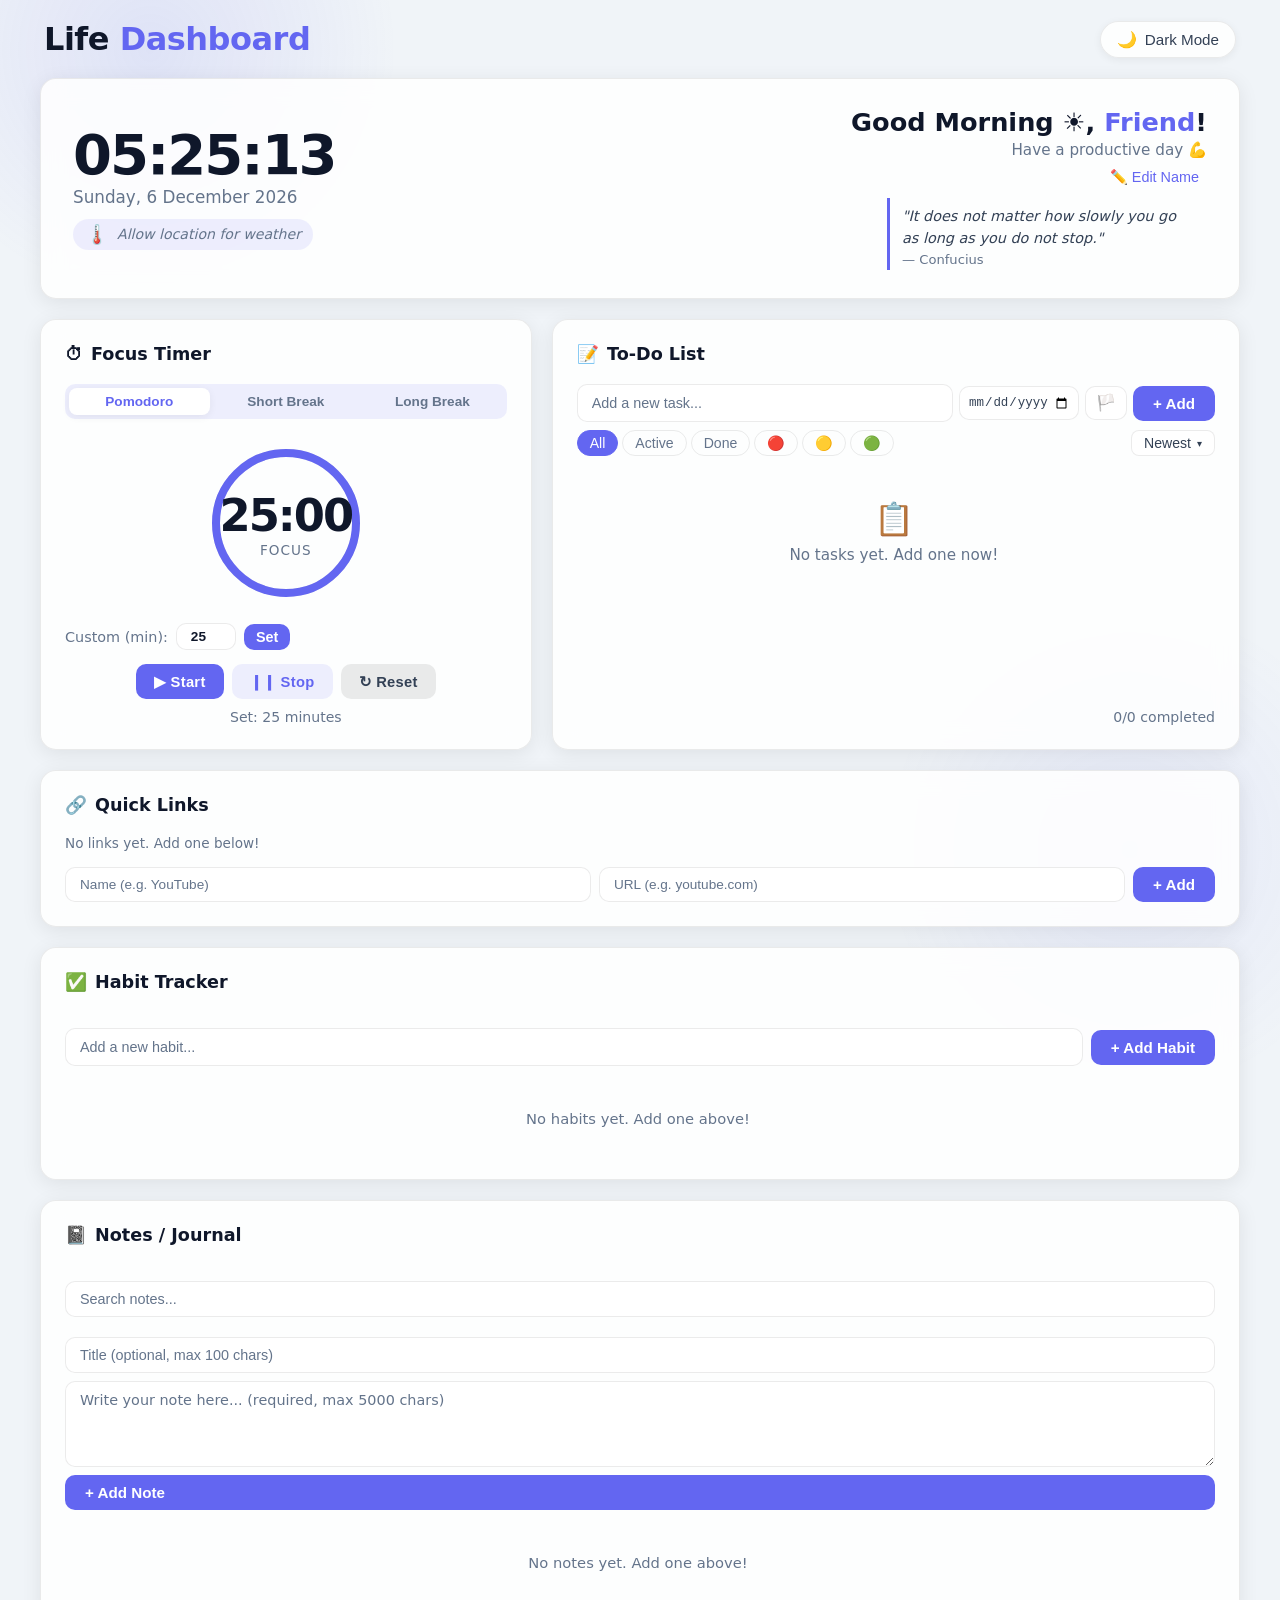
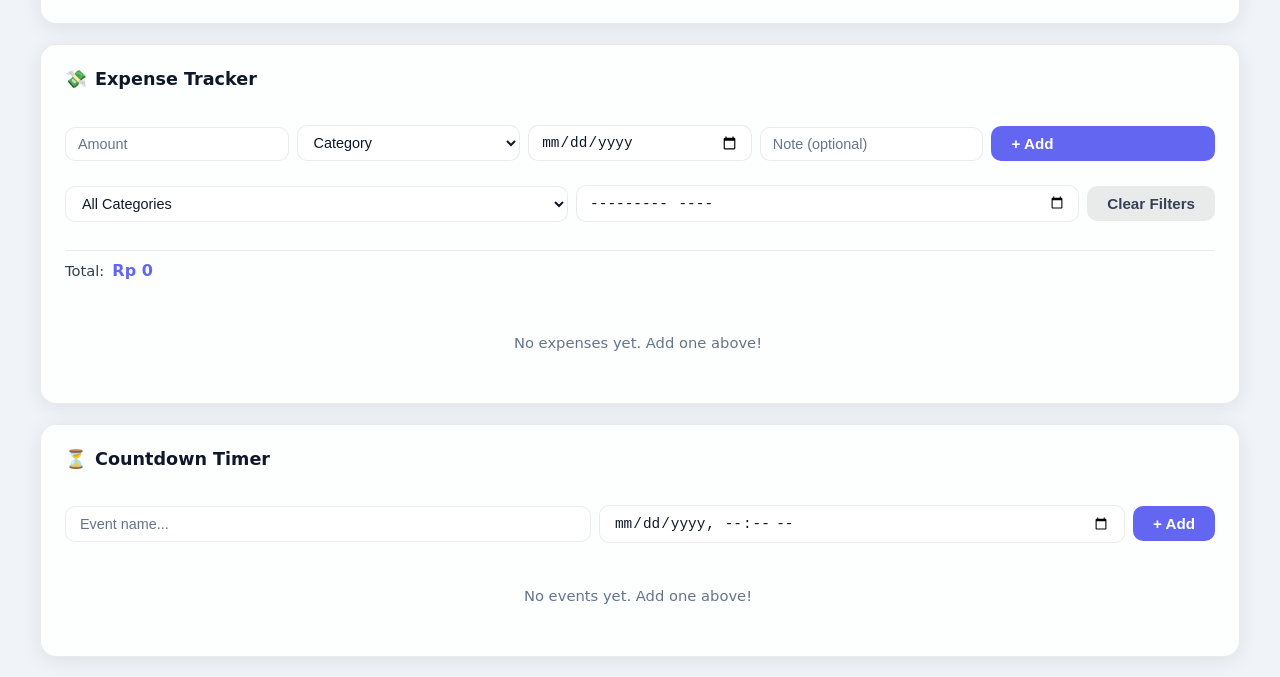
==== commit 90c69761: "feat: build Life Dashboard from vibe to spec-driven development Started with Kiro Vibe session to sc" ====
--- a/index.html
+++ b/index.html
@@ -1,453 +1,453 @@
-<!DOCTYPE html>
-<html lang="en" data-theme="light">
-
-<head>
-  <meta charset="UTF-8" />
-  <meta name="viewport" content="width=device-width, initial-scale=1.0" />
-  <title>Life Dashboard</title>
-  <link rel="stylesheet" href="css/style.css" />
-</head>
-
-<body>
-
-  <!-- ========================================================
-       DASHBOARD WRAPPER
-       ======================================================== -->
-  <div class="dashboard">
-
-    <!-- ── TOP BAR ─────────────────────────────────────────── -->
-    <div class="topbar">
-      <div class="pagetitle">
-        <h1>Life <span>Dashboard</span></h1>
-      </div>
-      <button id="theme-toggle" class="theme-toggle" aria-label="Toggle theme">
-        <span class="icon">🌙</span>
-        <span class="label">Dark Mode</span>
-      </button>
-    </div>
-
-    <!-- ── GREETING CARD ───────────────────────────────────── -->
-    <div class="greeting-card" aria-label="Greeting and time">
-      <div class="greeting-left">
-        <div id="greeting-time" class="greeting-time">00:00:00</div>
-        <div id="greeting-date" class="greeting-date">Monday, January 1 2026</div>
-        <!-- Weather Widget -->
-        <div id="weather-widget" class="weather-widget" aria-label="Weather info">
-          <span class="weather-icon">🌡️</span>
-          <div class="weather-info">
-            <span id="weather-temp" class="weather-loading">Loading weather...</span>
-          </div>
-        </div>
-      </div>
-      <div class="greeting-right">
-        <div id="greeting-message" class="greeting-message">
-          Good Morning, <span class="greeting-name">Friend</span>!
-        </div>
-        <div class="greeting-sub">Have a productive day 💪</div>
-        <button id="name-edit-btn" class="name-edit-btn" aria-label="Edit name">✏️ Edit Name</button>
-        <!-- Daily Quote -->
-        <div class="daily-quote" aria-label="Daily quote">
-          <div id="quote-text" class="daily-quote-text">Loading quote...</div>
-          <div id="quote-author" class="daily-quote-author"></div>
-        </div>
-      </div>
-    </div>
-
-    <!-- ── MAIN GRID (Timer + Todo) ────────────────────────── -->
-    <div class="main-grid">
-
-      <!-- ── FOCUS TIMER CARD ──────────────────────────────── -->
-      <div class="card timer-card" aria-label="Focus Timer">
-        <div class="card-title">
-          <span class="icon">⏱</span> Focus Timer
-        </div>
-
-        <!-- Timer mode selector -->
-        <div class="timer-modes" role="group" aria-label="Timer mode">
-          <button class="timer-mode-btn active" data-mode="pomodoro">Pomodoro</button>
-          <button class="timer-mode-btn" data-mode="short">Short Break</button>
-          <button class="timer-mode-btn" data-mode="long">Long Break</button>
-        </div>
-
-        <!-- SVG ring -->
-        <div class="timer-ring-wrapper" aria-live="polite">
-          <svg class="timer-ring" width="160" height="160" viewBox="0 0 160 160">
-            <circle class="timer-ring-bg" cx="80" cy="80" r="70" />
-            <circle id="timer-ring-progress" class="timer-ring-progress" cx="80" cy="80" r="70" />
-          </svg>
-          <div class="timer-display">
-            <div id="timer-time" class="time">25:00</div>
-            <div class="timer-label">Focus</div>
-          </div>
-        </div>
-
-        <!-- Custom time -->
-        <div class="custom-time-row">
-          <label for="custom-time-input">Custom (min):</label>
-          <input
-            id="custom-time-input"
-            class="custom-time-input"
-            type="number"
-            min="1"
-            max="180"
-            value="25"
-            aria-label="Custom timer duration"
-          />
-          <button id="custom-time-apply" class="custom-time-apply">Set</button>
-        </div>
-
-        <!-- Timer control buttons -->
-        <div class="timer-buttons">
-          <button id="timer-start" class="btn btn-primary" aria-label="Start timer">&#9654; Start</button>
-          <button id="timer-stop"  class="btn btn-secondary" aria-label="Stop timer">&#10073;&#10073; Stop</button>
-          <button id="timer-reset" class="btn btn-ghost" aria-label="Reset timer">&#8635; Reset</button>
-        </div>
-
-        <div id="timer-status" class="timer-status" aria-live="polite">Set: 25 minutes</div>
-      </div>
-
-      <!-- ── TO-DO LIST CARD ───────────────────────────────── -->
-      <div class="card todo-card" aria-label="To-Do List">
-        <div class="card-title">
-          <span class="icon">📝</span> To-Do List
-        </div>
-
-        <!-- Add task input -->
-        <div class="task-input-row">
-          <input
-            id="task-input"
-            class="task-input"
-            type="text"
-            placeholder="Add a new task..."
-            maxlength="200"
-            aria-label="New task input"
-          />
-          <!-- Deadline picker -->
-          <input
-            id="task-deadline"
-            class="task-deadline-input"
-            type="date"
-            aria-label="Deadline"
-            title="Deadline (optional)"
-          />
-          <!-- Priority & icon picker trigger -->
-          <div class="task-meta-wrapper">
-            <button id="task-meta-btn" class="task-meta-btn" title="Set priority & icon" aria-label="Set priority and icon">🏳️</button>
-            <div id="task-meta-panel" class="task-meta-panel" style="display:none;">
-              <div class="meta-panel-section-label">Priority</div>
-              <div class="meta-panel-row">
-                <button class="meta-option priority-option" data-priority="high"   title="High">🔴 High</button>
-                <button class="meta-option priority-option" data-priority="medium" title="Medium">🟡 Medium</button>
-                <button class="meta-option priority-option" data-priority="low"    title="Low">🟢 Low</button>
-              </div>
-              <div class="meta-panel-section-label" style="margin-top:10px;">Icon</div>
-              <div class="meta-panel-row meta-icon-grid">
-                <button class="meta-option icon-option" data-icon="📚" title="Reading">📚</button>
-                <button class="meta-option icon-option" data-icon="✍️" title="Writing">✍️</button>
-                <button class="meta-option icon-option" data-icon="🏃" title="Exercise">🏃</button>
-                <button class="meta-option icon-option" data-icon="💪" title="Workout">💪</button>
-                <button class="meta-option icon-option" data-icon="🧘" title="Meditation">🧘</button>
-                <button class="meta-option icon-option" data-icon="🍎" title="Health">🍎</button>
-                <button class="meta-option icon-option" data-icon="💻" title="Coding">💻</button>
-                <button class="meta-option icon-option" data-icon="🎨" title="Creative">🎨</button>
-                <button class="meta-option icon-option" data-icon="🎵" title="Music">🎵</button>
-                <button class="meta-option icon-option" data-icon="📷" title="Photography">📷</button>
-                <button class="meta-option icon-option" data-icon="🛒" title="Shopping">🛒</button>
-                <button class="meta-option icon-option" data-icon="🍳" title="Cooking">🍳</button>
-                <button class="meta-option icon-option" data-icon="🧹" title="Chores">🧹</button>
-                <button class="meta-option icon-option" data-icon="📞" title="Call">📞</button>
-                <button class="meta-option icon-option" data-icon="✈️" title="Travel">✈️</button>
-                <button class="meta-option icon-option" data-icon="💰" title="Finance">💰</button>
-                <button class="meta-option icon-option" data-icon="🏥" title="Medical">🏥</button>
-                <button class="meta-option icon-option" data-icon="🎓" title="Study">🎓</button>
-                <button class="meta-option icon-option" data-icon="🤝" title="Meeting">🤝</button>
-                <button class="meta-option icon-option" data-icon="⚙️" title="Settings">⚙️</button>
-              </div>
-            </div>
-          </div>
-          <button id="add-task-btn" class="btn btn-primary" aria-label="Add task">+ Add</button>
-        </div>
-
-        <!-- Duplicate warning -->
-        <div id="duplicate-warning" class="duplicate-warning" role="alert">
-          ⚠️ This task already exists in your list!
-        </div>
-
-        <!-- Filter & sort controls -->
-        <div class="task-controls">
-          <div class="task-filter-group" role="group" aria-label="Filter tasks">
-            <button class="filter-btn active" data-filter="all">All</button>
-            <button class="filter-btn" data-filter="active">Active</button>
-            <button class="filter-btn" data-filter="done">Done</button>
-            <button class="filter-btn" data-filter="high"   title="High priority">🔴</button>
-            <button class="filter-btn" data-filter="medium" title="Medium priority">🟡</button>
-            <button class="filter-btn" data-filter="low"    title="Low priority">🟢</button>
-          </div>
-          <!-- Custom sort dropdown -->
-          <div class="custom-select-wrapper" id="sort-wrapper">
-            <button class="custom-select-trigger" id="sort-trigger" aria-haspopup="listbox" aria-expanded="false">
-              <span id="sort-label">Newest</span>
-              <span class="select-arrow">▾</span>
-            </button>
-            <ul class="custom-select-menu" role="listbox" id="sort-menu">
-              <li class="custom-select-option active" data-value="newest" role="option">Newest</li>
-              <li class="custom-select-option" data-value="oldest" role="option">Oldest</li>
-              <li class="custom-select-option" data-value="alpha" role="option">A – Z</li>
-              <li class="custom-select-option" data-value="priority" role="option">Priority</li>
-              <li class="custom-select-option" data-value="deadline" role="option">Deadline</li>
-            </ul>
-          </div>
-        </div>
-
-        <!-- Task list -->
-        <ul id="task-list" class="task-list" aria-label="Task list"></ul>
-
-        <div id="task-count" class="task-count" style="margin-top:auto;padding-top:10px;text-align:right;">0/0 completed</div>
-      </div>
-
-    </div><!-- /.main-grid -->
-
-    <!-- ── QUICK LINKS CARD ─────────────────────────────────── -->
-    <div class="card quick-links-card" aria-label="Quick Links">
-      <div class="card-title">
-        <span class="icon">🔗</span> Quick Links
-      </div>
-
-      <!-- Saved links -->
-      <div id="links-container" class="links-grid" aria-live="polite">
-        <span style="font-size:0.85rem;color:var(--text-muted)">No links yet. Add one below!</span>
-      </div>
-
-      <!-- Add link form -->
-      <div class="add-link-form">
-        <input
-          id="link-name-input"
-          class="link-input"
-          type="text"
-          placeholder="Name (e.g. YouTube)"
-          maxlength="50"
-          aria-label="Link name"
-        />
-        <input
-          id="link-url-input"
-          class="link-input"
-          type="text"
-          placeholder="URL (e.g. youtube.com)"
-          maxlength="200"
-          aria-label="Link URL"
-        />
-        <button id="add-link-btn" class="btn btn-primary" aria-label="Add link">+ Add</button>
-      </div>
-    </div>
-
-    <!-- ── HABIT TRACKER CARD ──────────────────────────────── -->
-    <div class="card habit-card" aria-label="Habit Tracker">
-      <div class="card-title">
-        <span class="icon">✅</span> Habit Tracker
-      </div>
-
-      <!-- Add habit form -->
-      <div class="habit-input-row">
-        <input
-          id="habit-input"
-          class="habit-input"
-          type="text"
-          placeholder="Add a new habit..."
-          maxlength="100"
-          aria-label="New habit name"
-        />
-        <button id="add-habit-btn" class="btn btn-primary" aria-label="Add habit">+ Add Habit</button>
-      </div>
-
-      <!-- Habit list -->
-      <ul id="habit-list" class="habit-list" aria-live="polite" aria-label="Habit list"></ul>
-    </div>
-
-    <!-- ── NOTES / JOURNAL CARD ───────────────────────────── -->
-    <div class="card notes-card" aria-label="Notes and Journal">
-      <div class="card-title">
-        <span class="icon">📓</span> Notes / Journal
-      </div>
-
-      <!-- Search row -->
-      <div class="note-search-row">
-        <input
-          id="note-search-input"
-          class="note-search-input"
-          type="text"
-          placeholder="Search notes..."
-          maxlength="200"
-          aria-label="Search notes"
-        />
-      </div>
-
-      <!-- Input area -->
-      <div class="note-input-area">
-        <input
-          id="note-title-input"
-          class="note-title-input"
-          type="text"
-          placeholder="Title (optional, max 100 chars)"
-          maxlength="100"
-          aria-label="Note title"
-        />
-        <textarea
-          id="note-body-input"
-          class="note-body-input"
-          placeholder="Write your note here... (required, max 5000 chars)"
-          maxlength="5000"
-          rows="4"
-          aria-label="Note body"
-        ></textarea>
-        <button id="add-note-btn" class="btn btn-primary" aria-label="Add note">+ Add Note</button>
-      </div>
-
-      <!-- Note list -->
-      <ul id="note-list" class="note-list" aria-live="polite" aria-label="Saved notes"></ul>
-
-      <!-- Detail pane (hidden by default) -->
-      <div id="note-detail" class="note-detail" style="display:none;" aria-label="Note detail">
-        <div id="note-detail-title" class="note-detail-title"></div>
-        <div id="note-detail-body" class="note-detail-body"></div>
-        <button id="note-detail-close" class="btn btn-ghost" aria-label="Close note detail">✕ Close</button>
-      </div>
-    </div>
-
-    <!-- ── EXPENSE TRACKER CARD ───────────────────────────── -->
-    <div class="card expense-card" aria-label="Expense Tracker">
-      <div class="card-title">
-        <span class="icon">💸</span> Expense Tracker
-      </div>
-
-      <!-- Add expense form -->
-      <div class="expense-form-grid">
-        <input
-          id="expense-amount"
-          type="number"
-          step="0.01"
-          min="0.01"
-          placeholder="Amount"
-          aria-label="Expense amount"
-        />
-        <select id="expense-category" aria-label="Expense category">
-          <option value="">Category</option>
-          <option value="Food">Food</option>
-          <option value="Transport">Transport</option>
-          <option value="Shopping">Shopping</option>
-          <option value="Bills">Bills</option>
-          <option value="Health">Health</option>
-          <option value="Entertainment">Entertainment</option>
-          <option value="Other">Other</option>
-        </select>
-        <input
-          id="expense-date"
-          type="date"
-          aria-label="Expense date"
-        />
-        <input
-          id="expense-note"
-          type="text"
-          maxlength="200"
-          placeholder="Note (optional)"
-          aria-label="Expense note"
-        />
-        <button id="add-expense-btn" class="btn btn-primary" aria-label="Add expense">+ Add</button>
-      </div>
-
-      <!-- Filter row -->
-      <div class="expense-filter-row">
-        <select id="expense-filter-category" aria-label="Filter by category">
-          <option value="All">All Categories</option>
-          <option value="Food">Food</option>
-          <option value="Transport">Transport</option>
-          <option value="Shopping">Shopping</option>
-          <option value="Bills">Bills</option>
-          <option value="Health">Health</option>
-          <option value="Entertainment">Entertainment</option>
-          <option value="Other">Other</option>
-        </select>
-        <input
-          id="expense-filter-month"
-          type="month"
-          aria-label="Filter by month"
-        />
-        <button id="clear-expense-filters-btn" class="btn btn-ghost" aria-label="Clear expense filters">Clear Filters</button>
-      </div>
-
-      <!-- Total display -->
-      <div class="expense-total-row">
-        Total: <span id="expense-total">Rp 0</span>
-      </div>
-
-      <!-- Expense list -->
-      <ul id="expense-list" class="expense-list" aria-live="polite" aria-label="Expense list"></ul>
-    </div>
-
-    <!-- ── COUNTDOWN TIMER CARD ───────────────────────────── -->
-    <div class="card countdown-card" aria-label="Countdown Timer">
-      <div class="card-title">
-        <span class="icon">⏳</span> Countdown Timer
-      </div>
-
-      <!-- Add countdown form -->
-      <div class="countdown-form-row">
-        <input
-          id="countdown-name-input"
-          type="text"
-          maxlength="100"
-          placeholder="Event name..."
-          aria-label="Countdown event name"
-        />
-        <input
-          id="countdown-datetime-input"
-          type="datetime-local"
-          aria-label="Countdown target date and time"
-        />
-        <button id="add-countdown-btn" class="btn btn-primary" aria-label="Add countdown">+ Add</button>
-      </div>
-
-      <!-- Countdown list -->
-      <ul id="countdown-list" class="countdown-list" aria-live="polite" aria-label="Countdown events"></ul>
-    </div>
-
-  </div><!-- /.dashboard -->
-
-  <!-- ========================================================
-       MODAL – Custom Name
-       ======================================================== -->
-  <div
-    id="name-modal-overlay"
-    class="modal-overlay"
-    role="dialog"
-    aria-modal="true"
-    aria-labelledby="name-modal-title"
-  >
-    <div class="modal">
-      <div id="name-modal-title" class="modal-title">✏️ Edit Your Name</div>
-      <input
-        id="name-modal-input"
-        class="modal-input"
-        type="text"
-        placeholder="Enter your name..."
-        maxlength="40"
-        aria-label="New name"
-      />
-      <div class="modal-buttons">
-        <button id="name-modal-close" class="btn btn-ghost">Cancel</button>
-        <button id="name-modal-save"  class="btn btn-primary">Save</button>
-      </div>
-    </div>
-  </div>
-
-  <!-- ========================================================
-       TOAST CONTAINER
-       ======================================================== -->
-  <div id="toast-container" class="toast-container" aria-live="polite"></div>
-
-  <!-- ========================================================
-       SCRIPTS
-       ======================================================== -->
-  <script src="js/javascript.js"></script>
-
-</body>
-</html>
+<!DOCTYPE html>
+<html lang="en" data-theme="light">
+ 
+<head>
+  <meta charset="UTF-8" />
+  <meta name="viewport" content="width=device-width, initial-scale=1.0" />
+  <title>Life Dashboard</title>
+  <link rel="stylesheet" href="css/style.css" />
+</head>
+
+<body>
+
+  <!-- ========================================================
+       DASHBOARD WRAPPER
+       ======================================================== -->
+  <div class="dashboard">
+
+    <!-- ── TOP BAR ─────────────────────────────────────────── -->
+    <div class="topbar">
+      <div class="pagetitle">
+        <h1>Life <span>Dashboard</span></h1>
+      </div>
+      <button id="theme-toggle" class="theme-toggle" aria-label="Toggle theme">
+        <span class="icon">🌙</span>
+        <span class="label">Dark Mode</span>
+      </button>
+    </div>
+
+    <!-- ── GREETING CARD ───────────────────────────────────── -->
+    <div class="greeting-card" aria-label="Greeting and time">
+      <div class="greeting-left">
+        <div id="greeting-time" class="greeting-time">00:00:00</div>
+        <div id="greeting-date" class="greeting-date">Monday, January 1 2026</div>
+        <!-- Weather Widget -->
+        <div id="weather-widget" class="weather-widget" aria-label="Weather info">
+          <span class="weather-icon">🌡️</span>
+          <div class="weather-info">
+            <span id="weather-temp" class="weather-loading">Loading weather...</span>
+          </div>
+        </div>
+      </div>
+      <div class="greeting-right">
+        <div id="greeting-message" class="greeting-message">
+          Good Morning, <span class="greeting-name">Friend</span>!
+        </div>
+        <div class="greeting-sub">Have a productive day 💪</div>
+        <button id="name-edit-btn" class="name-edit-btn" aria-label="Edit name">✏️ Edit Name</button>
+        <!-- Daily Quote -->
+        <div class="daily-quote" aria-label="Daily quote">
+          <div id="quote-text" class="daily-quote-text">Loading quote...</div>
+          <div id="quote-author" class="daily-quote-author"></div>
+        </div>
+      </div>
+    </div>
+
+    <!-- ── MAIN GRID (Timer + Todo) ────────────────────────── -->
+    <div class="main-grid">
+
+      <!-- ── FOCUS TIMER CARD ──────────────────────────────── -->
+      <div class="card timer-card" aria-label="Focus Timer">
+        <div class="card-title">
+          <span class="icon">⏱</span> Focus Timer
+        </div>
+
+        <!-- Timer mode selector -->
+        <div class="timer-modes" role="group" aria-label="Timer mode">
+          <button class="timer-mode-btn active" data-mode="pomodoro">Pomodoro</button>
+          <button class="timer-mode-btn" data-mode="short">Short Break</button>
+          <button class="timer-mode-btn" data-mode="long">Long Break</button>
+        </div>
+
+        <!-- SVG ring -->
+        <div class="timer-ring-wrapper" aria-live="polite">
+          <svg class="timer-ring" width="160" height="160" viewBox="0 0 160 160">
+            <circle class="timer-ring-bg" cx="80" cy="80" r="70" />
+            <circle id="timer-ring-progress" class="timer-ring-progress" cx="80" cy="80" r="70" />
+          </svg>
+          <div class="timer-display">
+            <div id="timer-time" class="time">25:00</div>
+            <div class="timer-label">Focus</div>
+          </div>
+        </div>
+
+        <!-- Custom time -->
+        <div class="custom-time-row">
+          <label for="custom-time-input">Custom (min):</label>
+          <input
+            id="custom-time-input"
+            class="custom-time-input"
+            type="number"
+            min="1"
+            max="180"
+            value="25"
+            aria-label="Custom timer duration"
+          />
+          <button id="custom-time-apply" class="custom-time-apply">Set</button>
+        </div>
+
+        <!-- Timer control buttons -->
+        <div class="timer-buttons">
+          <button id="timer-start" class="btn btn-primary" aria-label="Start timer">&#9654; Start</button>
+          <button id="timer-stop"  class="btn btn-secondary" aria-label="Stop timer">&#10073;&#10073; Stop</button>
+          <button id="timer-reset" class="btn btn-ghost" aria-label="Reset timer">&#8635; Reset</button>
+        </div>
+
+        <div id="timer-status" class="timer-status" aria-live="polite">Set: 25 minutes</div>
+      </div>
+
+      <!-- ── TO-DO LIST CARD ───────────────────────────────── -->
+      <div class="card todo-card" aria-label="To-Do List">
+        <div class="card-title">
+          <span class="icon">📝</span> To-Do List
+        </div>
+
+        <!-- Add task input -->
+        <div class="task-input-row">
+          <input
+            id="task-input"
+            class="task-input"
+            type="text"
+            placeholder="Add a new task..."
+            maxlength="200"
+            aria-label="New task input"
+          />
+          <!-- Deadline picker -->
+          <input
+            id="task-deadline"
+            class="task-deadline-input"
+            type="date"
+            aria-label="Deadline"
+            title="Deadline (optional)"
+          />
+          <!-- Priority & icon picker trigger -->
+          <div class="task-meta-wrapper">
+            <button id="task-meta-btn" class="task-meta-btn" title="Set priority & icon" aria-label="Set priority and icon">🏳️</button>
+            <div id="task-meta-panel" class="task-meta-panel" style="display:none;">
+              <div class="meta-panel-section-label">Priority</div>
+              <div class="meta-panel-row">
+                <button class="meta-option priority-option" data-priority="high"   title="High">🔴 High</button>
+                <button class="meta-option priority-option" data-priority="medium" title="Medium">🟡 Medium</button>
+                <button class="meta-option priority-option" data-priority="low"    title="Low">🟢 Low</button>
+              </div>
+              <div class="meta-panel-section-label" style="margin-top:10px;">Icon</div>
+              <div class="meta-panel-row meta-icon-grid">
+                <button class="meta-option icon-option" data-icon="📚" title="Reading">📚</button>
+                <button class="meta-option icon-option" data-icon="✍️" title="Writing">✍️</button>
+                <button class="meta-option icon-option" data-icon="🏃" title="Exercise">🏃</button>
+                <button class="meta-option icon-option" data-icon="💪" title="Workout">💪</button>
+                <button class="meta-option icon-option" data-icon="🧘" title="Meditation">🧘</button>
+                <button class="meta-option icon-option" data-icon="🍎" title="Health">🍎</button>
+                <button class="meta-option icon-option" data-icon="💻" title="Coding">💻</button>
+                <button class="meta-option icon-option" data-icon="🎨" title="Creative">🎨</button>
+                <button class="meta-option icon-option" data-icon="🎵" title="Music">🎵</button>
+                <button class="meta-option icon-option" data-icon="📷" title="Photography">📷</button>
+                <button class="meta-option icon-option" data-icon="🛒" title="Shopping">🛒</button>
+                <button class="meta-option icon-option" data-icon="🍳" title="Cooking">🍳</button>
+                <button class="meta-option icon-option" data-icon="🧹" title="Chores">🧹</button>
+                <button class="meta-option icon-option" data-icon="📞" title="Call">📞</button>
+                <button class="meta-option icon-option" data-icon="✈️" title="Travel">✈️</button>
+                <button class="meta-option icon-option" data-icon="💰" title="Finance">💰</button>
+                <button class="meta-option icon-option" data-icon="🏥" title="Medical">🏥</button>
+                <button class="meta-option icon-option" data-icon="🎓" title="Study">🎓</button>
+                <button class="meta-option icon-option" data-icon="🤝" title="Meeting">🤝</button>
+                <button class="meta-option icon-option" data-icon="⚙️" title="Settings">⚙️</button>
+              </div>
+            </div>
+          </div>
+          <button id="add-task-btn" class="btn btn-primary" aria-label="Add task">+ Add</button>
+        </div>
+
+        <!-- Duplicate warning -->
+        <div id="duplicate-warning" class="duplicate-warning" role="alert">
+          ⚠️ This task already exists in your list!
+        </div>
+
+        <!-- Filter & sort controls -->
+        <div class="task-controls">
+          <div class="task-filter-group" role="group" aria-label="Filter tasks">
+            <button class="filter-btn active" data-filter="all">All</button>
+            <button class="filter-btn" data-filter="active">Active</button>
+            <button class="filter-btn" data-filter="done">Done</button>
+            <button class="filter-btn" data-filter="high"   title="High priority">🔴</button>
+            <button class="filter-btn" data-filter="medium" title="Medium priority">🟡</button>
+            <button class="filter-btn" data-filter="low"    title="Low priority">🟢</button>
+          </div>
+          <!-- Custom sort dropdown -->
+          <div class="custom-select-wrapper" id="sort-wrapper">
+            <button class="custom-select-trigger" id="sort-trigger" aria-haspopup="listbox" aria-expanded="false">
+              <span id="sort-label">Newest</span>
+              <span class="select-arrow">▾</span>
+            </button>
+            <ul class="custom-select-menu" role="listbox" id="sort-menu">
+              <li class="custom-select-option active" data-value="newest" role="option">Newest</li>
+              <li class="custom-select-option" data-value="oldest" role="option">Oldest</li>
+              <li class="custom-select-option" data-value="alpha" role="option">A – Z</li>
+              <li class="custom-select-option" data-value="priority" role="option">Priority</li>
+              <li class="custom-select-option" data-value="deadline" role="option">Deadline</li>
+            </ul>
+          </div>
+        </div>
+
+        <!-- Task list -->
+        <ul id="task-list" class="task-list" aria-label="Task list"></ul>
+
+        <div id="task-count" class="task-count" style="margin-top:auto;padding-top:10px;text-align:right;">0/0 completed</div>
+      </div>
+
+    </div><!-- /.main-grid -->
+
+    <!-- ── QUICK LINKS CARD ─────────────────────────────────── -->
+    <div class="card quick-links-card" aria-label="Quick Links">
+      <div class="card-title">
+        <span class="icon">🔗</span> Quick Links
+      </div>
+
+      <!-- Saved links -->
+      <div id="links-container" class="links-grid" aria-live="polite">
+        <span style="font-size:0.85rem;color:var(--text-muted)">No links yet. Add one below!</span>
+      </div>
+
+      <!-- Add link form -->
+      <div class="add-link-form">
+        <input
+          id="link-name-input"
+          class="link-input"
+          type="text"
+          placeholder="Name (e.g. YouTube)"
+          maxlength="50"
+          aria-label="Link name"
+        />
+        <input
+          id="link-url-input"
+          class="link-input"
+          type="text"
+          placeholder="URL (e.g. youtube.com)"
+          maxlength="200"
+          aria-label="Link URL"
+        />
+        <button id="add-link-btn" class="btn btn-primary" aria-label="Add link">+ Add</button>
+      </div>
+    </div>
+
+    <!-- ── HABIT TRACKER CARD ──────────────────────────────── -->
+    <div class="card habit-card" aria-label="Habit Tracker">
+      <div class="card-title">
+        <span class="icon">✅</span> Habit Tracker
+      </div>
+
+      <!-- Add habit form -->
+      <div class="habit-input-row">
+        <input
+          id="habit-input"
+          class="habit-input"
+          type="text"
+          placeholder="Add a new habit..."
+          maxlength="100"
+          aria-label="New habit name"
+        />
+        <button id="add-habit-btn" class="btn btn-primary" aria-label="Add habit">+ Add Habit</button>
+      </div>
+
+      <!-- Habit list -->
+      <ul id="habit-list" class="habit-list" aria-live="polite" aria-label="Habit list"></ul>
+    </div>
+
+    <!-- ── NOTES / JOURNAL CARD ───────────────────────────── -->
+    <div class="card notes-card" aria-label="Notes and Journal">
+      <div class="card-title">
+        <span class="icon">📓</span> Notes / Journal
+      </div>
+
+      <!-- Search row -->
+      <div class="note-search-row">
+        <input
+          id="note-search-input"
+          class="note-search-input"
+          type="text"
+          placeholder="Search notes..."
+          maxlength="200"
+          aria-label="Search notes"
+        />
+      </div>
+
+      <!-- Input area -->
+      <div class="note-input-area">
+        <input
+          id="note-title-input"
+          class="note-title-input"
+          type="text"
+          placeholder="Title (optional, max 100 chars)"
+          maxlength="100"
+          aria-label="Note title"
+        />
+        <textarea
+          id="note-body-input"
+          class="note-body-input"
+          placeholder="Write your note here... (required, max 5000 chars)"
+          maxlength="5000"
+          rows="4"
+          aria-label="Note body"
+        ></textarea>
+        <button id="add-note-btn" class="btn btn-primary" aria-label="Add note">+ Add Note</button>
+      </div>
+
+      <!-- Note list -->
+      <ul id="note-list" class="note-list" aria-live="polite" aria-label="Saved notes"></ul>
+
+      <!-- Detail pane (hidden by default) -->
+      <div id="note-detail" class="note-detail" style="display:none;" aria-label="Note detail">
+        <div id="note-detail-title" class="note-detail-title"></div>
+        <div id="note-detail-body" class="note-detail-body"></div>
+        <button id="note-detail-close" class="btn btn-ghost" aria-label="Close note detail">✕ Close</button>
+      </div>
+    </div>
+
+    <!-- ── EXPENSE TRACKER CARD ───────────────────────────── -->
+    <div class="card expense-card" aria-label="Expense Tracker">
+      <div class="card-title">
+        <span class="icon">💸</span> Expense Tracker
+      </div>
+
+      <!-- Add expense form -->
+      <div class="expense-form-grid">
+        <input
+          id="expense-amount"
+          type="number"
+          step="0.01"
+          min="0.01"
+          placeholder="Amount"
+          aria-label="Expense amount"
+        />
+        <select id="expense-category" aria-label="Expense category">
+          <option value="">Category</option>
+          <option value="Food">Food</option>
+          <option value="Transport">Transport</option>
+          <option value="Shopping">Shopping</option>
+          <option value="Bills">Bills</option>
+          <option value="Health">Health</option>
+          <option value="Entertainment">Entertainment</option>
+          <option value="Other">Other</option>
+        </select>
+        <input
+          id="expense-date"
+          type="date"
+          aria-label="Expense date"
+        />
+        <input
+          id="expense-note"
+          type="text"
+          maxlength="200"
+          placeholder="Note (optional)"
+          aria-label="Expense note"
+        />
+        <button id="add-expense-btn" class="btn btn-primary" aria-label="Add expense">+ Add</button>
+      </div>
+
+      <!-- Filter row -->
+      <div class="expense-filter-row">
+        <select id="expense-filter-category" aria-label="Filter by category">
+          <option value="All">All Categories</option>
+          <option value="Food">Food</option>
+          <option value="Transport">Transport</option>
+          <option value="Shopping">Shopping</option>
+          <option value="Bills">Bills</option>
+          <option value="Health">Health</option>
+          <option value="Entertainment">Entertainment</option>
+          <option value="Other">Other</option>
+        </select>
+        <input
+          id="expense-filter-month"
+          type="month"
+          aria-label="Filter by month"
+        />
+        <button id="clear-expense-filters-btn" class="btn btn-ghost" aria-label="Clear expense filters">Clear Filters</button>
+      </div>
+
+      <!-- Total display -->
+      <div class="expense-total-row">
+        Total: <span id="expense-total">Rp 0</span>
+      </div>
+
+      <!-- Expense list -->
+      <ul id="expense-list" class="expense-list" aria-live="polite" aria-label="Expense list"></ul>
+    </div>
+
+    <!-- ── COUNTDOWN TIMER CARD ───────────────────────────── -->
+    <div class="card countdown-card" aria-label="Countdown Timer">
+      <div class="card-title">
+        <span class="icon">⏳</span> Countdown Timer
+      </div>
+
+      <!-- Add countdown form -->
+      <div class="countdown-form-row">
+        <input
+          id="countdown-name-input"
+          type="text"
+          maxlength="100"
+          placeholder="Event name..."
+          aria-label="Countdown event name"
+        />
+        <input
+          id="countdown-datetime-input"
+          type="datetime-local"
+          aria-label="Countdown target date and time"
+        />
+        <button id="add-countdown-btn" class="btn btn-primary" aria-label="Add countdown">+ Add</button>
+      </div>
+
+      <!-- Countdown list -->
+      <ul id="countdown-list" class="countdown-list" aria-live="polite" aria-label="Countdown events"></ul>
+    </div>
+
+  </div><!-- /.dashboard -->
+
+  <!-- ========================================================
+       MODAL – Custom Name
+       ======================================================== -->
+  <div
+    id="name-modal-overlay"
+    class="modal-overlay"
+    role="dialog"
+    aria-modal="true"
+    aria-labelledby="name-modal-title"
+  >
+    <div class="modal">
+      <div id="name-modal-title" class="modal-title">✏️ Edit Your Name</div>
+      <input
+        id="name-modal-input"
+        class="modal-input"
+        type="text"
+        placeholder="Enter your name..."
+        maxlength="40"
+        aria-label="New name"
+      />
+      <div class="modal-buttons">
+        <button id="name-modal-close" class="btn btn-ghost">Cancel</button>
+        <button id="name-modal-save"  class="btn btn-primary">Save</button>
+      </div>
+    </div>
+  </div>
+
+  <!-- ========================================================
+       TOAST CONTAINER
+       ======================================================== -->
+  <div id="toast-container" class="toast-container" aria-live="polite"></div>
+
+  <!-- ========================================================
+       SCRIPTS
+       ======================================================== -->
+  <script src="js/javascript.js"></script>
+
+</body>
+</html>
--- a/css/style.css
+++ b/css/style.css
@@ -1,2116 +1,2116 @@
-/* =============================================
-   TO-DO LIST LIFE DASHBOARD - newstyle.css
-   ============================================= */
-
-/* CSS Variables - Light & Dark Mode */
-:root {
-  --bg-main: #f0f4f8;
-  --bg-card: rgba(255, 255, 255, 0.85);
-  --bg-card-solid: #ffffff;
-  --text-primary: #0f172a;
-  --text-secondary: #334155;
-  --text-muted: #64748b;
-  --accent: #6366f1;
-  --accent-hover: #4f46e5;
-  --accent-light: rgba(99, 102, 241, 0.1);
-  --danger: #ef4444;
-  --danger-hover: #dc2626;
-  --success: #22c55e;
-  --warning: #f59e0b;
-  --border: rgba(0, 0, 0, 0.08);
-  --shadow: 0 4px 20px rgba(0, 0, 0, 0.08);
-  --shadow-sm: 0 2px 8px rgba(0, 0, 0, 0.06);
-  --radius: 16px;
-  --radius-sm: 10px;
-  --transition: 0.25s ease;
-  --timer-bg: #6366f1;
-  --timer-progress: #a5b4fc;
-}
-
-[data-theme="dark"] {
-  --bg-main: #0f172a;
-  --bg-card: rgba(30, 41, 59, 0.9);
-  --bg-card-solid: #1e293b;
-  --text-primary: #f8fafc;
-  --text-secondary: #e2e8f0;
-  --text-muted: #94a3b8;
-  --accent: #818cf8;
-  --accent-hover: #6366f1;
-  --accent-light: rgba(129, 140, 248, 0.15);
-  --border: rgba(255, 255, 255, 0.08);
-  --shadow: 0 4px 20px rgba(0, 0, 0, 0.4);
-  --shadow-sm: 0 2px 8px rgba(0, 0, 0, 0.3);
-}
-
-/* =============================================
-   RESET & BASE
-   ============================================= */
-*, *::before, *::after {
-  margin: 0;
-  padding: 0;
-  box-sizing: border-box;
-}
-
-body {
-  background-color: var(--bg-main);
-  min-height: 100vh;
-  font-family: 'Segoe UI', system-ui, -apple-system, sans-serif;
-  color: var(--text-primary);
-  transition: background-color var(--transition), color var(--transition);
-  padding: 20px;
-}
-
-/* Background gradient blobs */
-body::before {
-  content: '';
-  position: fixed;
-  top: -200px;
-  left: -100px;
-  width: 500px;
-  height: 500px;
-  background: radial-gradient(circle, rgba(99, 102, 241, 0.12), transparent 70%);
-  pointer-events: none;
-  z-index: 0;
-}
-
-body::after {
-  content: '';
-  position: fixed;
-  bottom: -200px;
-  right: -100px;
-  width: 500px;
-  height: 500px;
-  background: radial-gradient(circle, rgba(99, 102, 241, 0.08), transparent 70%);
-  pointer-events: none;
-  z-index: 0;
-}
-
-/* =============================================
-   LAYOUT - DASHBOARD WRAPPER
-   ============================================= */
-.dashboard {
-  max-width: 1200px;
-  margin: 0 auto;
-  display: flex;
-  flex-direction: column;
-  gap: 20px;
-  position: relative;
-  z-index: 1;
-}
-
-/* =============================================
-   TOPBAR (Title + Theme Toggle)
-   ============================================= */
-.topbar {
-  display: flex;
-  align-items: center;
-  justify-content: space-between;
-  padding: 0 4px;
-}
-
-.pagetitle h1 {
-  font-size: 2rem;
-  font-weight: 800;
-  color: var(--text-primary);
-  letter-spacing: -0.5px;
-}
-
-.pagetitle h1 span {
-  color: var(--accent);
-}
-
-.theme-toggle {
-  background: var(--bg-card);
-  border: 1px solid var(--border);
-  border-radius: 50px;
-  padding: 8px 16px;
-  display: flex;
-  align-items: center;
-  gap: 8px;
-  cursor: pointer;
-  font-size: 0.95rem;
-  font-weight: 500;
-  color: var(--text-secondary);
-  box-shadow: var(--shadow-sm);
-  transition: all var(--transition);
-}
-
-.theme-toggle:hover {
-  background: var(--accent-light);
-  color: var(--accent);
-  border-color: var(--accent);
-}
-
-.theme-toggle .icon {
-  font-size: 1rem;
-}
-
-/* =============================================
-   GREETING CARD
-   ============================================= */
-.greeting-card {
-  background: var(--bg-card);
-  backdrop-filter: blur(12px);
-  border: 1px solid var(--border);
-  border-radius: var(--radius);
-  padding: 28px 32px;
-  box-shadow: var(--shadow);
-  display: flex;
-  align-items: center;
-  justify-content: space-between;
-  flex-wrap: wrap;
-  gap: 16px;
-  transition: background-color var(--transition), border-color var(--transition);
-}
-
-.greeting-left {
-  display: flex;
-  flex-direction: column;
-  gap: 4px;
-}
-
-.greeting-time {
-  font-size: 3.5rem;
-  font-weight: 700;
-  color: var(--text-primary);
-  line-height: 1;
-  letter-spacing: -2px;
-  font-variant-numeric: tabular-nums;
-}
-
-.greeting-date {
-  font-size: 1.05rem;
-  color: var(--text-muted);
-  font-weight: 400;
-}
-
-.greeting-right {
-  text-align: right;
-}
-
-.greeting-message {
-  font-size: 1.6rem;
-  font-weight: 600;
-  color: var(--text-primary);
-}
-
-.greeting-name {
-  color: var(--accent);
-}
-
-.greeting-sub {
-  font-size: 0.95rem;
-  color: var(--text-muted);
-  margin-top: 4px;
-}
-
-.name-edit-btn {
-  background: none;
-  border: none;
-  cursor: pointer;
-  font-size: 0.9rem;
-  color: var(--accent);
-  margin-top: 6px;
-  padding: 4px 8px;
-  border-radius: 6px;
-  transition: background var(--transition);
-}
-
-.name-edit-btn:hover {
-  background: var(--accent-light);
-}
-
-/* =============================================
-   MAIN CONTENT GRID
-   ============================================= */
-.main-grid {
-  display: grid;
-  grid-template-columns: 1fr 1.4fr;
-  gap: 20px;
-  align-items: stretch; /* kedua card ikut tinggi yang paling tinggi */
-}
-
-/* =============================================
-   CARD BASE
-   ============================================= */
-.card {
-  background: var(--bg-card);
-  backdrop-filter: blur(12px);
-  border: 1px solid var(--border);
-  border-radius: var(--radius);
-  padding: 24px;
-  box-shadow: var(--shadow);
-  transition: background-color var(--transition), border-color var(--transition);
-}
-
-.card-title {
-  font-size: 1.1rem;
-  font-weight: 700;
-  color: var(--text-primary);
-  margin-bottom: 20px;
-  display: flex;
-  align-items: center;
-  gap: 8px;
-}
-
-.card-title .icon {
-  font-size: 1.1rem;
-}
-
-/* =============================================
-   FOCUS TIMER CARD
-   ============================================= */
-.timer-card {
-  display: flex;
-  flex-direction: column;
-  gap: 0;
-}
-
-/* Timer ring */
-.timer-ring-wrapper {
-  display: flex;
-  justify-content: center;
-  align-items: center;
-  margin: 8px 0 20px;
-  position: relative;
-}
-
-.timer-ring {
-  transform: rotate(-90deg);
-}
-
-.timer-ring-bg {
-  fill: none;
-  stroke: var(--border);
-  stroke-width: 8;
-}
-
-.timer-ring-progress {
-  fill: none;
-  stroke: var(--accent);
-  stroke-width: 8;
-  stroke-linecap: round;
-  stroke-dasharray: 440;
-  stroke-dashoffset: 0;
-  transition: stroke-dashoffset 1s linear;
-}
-
-.timer-display {
-  position: absolute;
-  text-align: center;
-}
-
-.timer-display .time {
-  font-size: 2.8rem;
-  font-weight: 700;
-  color: var(--text-primary);
-  letter-spacing: -2px;
-  font-variant-numeric: tabular-nums;
-}
-
-.timer-display .timer-label {
-  font-size: 0.85rem;
-  color: var(--text-muted);
-  font-weight: 500;
-  text-transform: uppercase;
-  letter-spacing: 1px;
-}
-
-/* Timer mode selector */
-.timer-modes {
-  display: flex;
-  gap: 6px;
-  margin-bottom: 16px;
-  background: var(--accent-light);
-  border-radius: 10px;
-  padding: 4px;
-}
-
-.timer-mode-btn {
-  flex: 1;
-  padding: 6px;
-  border: none;
-  background: transparent;
-  border-radius: 8px;
-  font-size: 0.85rem;
-  font-weight: 600;
-  color: var(--text-muted);
-  cursor: pointer;
-  transition: all var(--transition);
-}
-
-.timer-mode-btn.active {
-  background: var(--bg-card-solid);
-  color: var(--accent);
-  box-shadow: var(--shadow-sm);
-}
-
-/* Custom time input */
-.custom-time-row {
-  display: flex;
-  align-items: center;
-  gap: 8px;
-  margin-bottom: 14px;
-}
-
-.custom-time-row label {
-  font-size: 0.9rem;
-  color: var(--text-muted);
-  font-weight: 500;
-  white-space: nowrap;
-}
-
-.custom-time-input {
-  width: 60px;
-  padding: 5px 8px;
-  border: 1px solid var(--border);
-  border-radius: var(--radius-sm);
-  background: var(--bg-card-solid);
-  color: var(--text-primary);
-  font-size: 0.85rem;
-  font-weight: 600;
-  text-align: center;
-  transition: border-color var(--transition);
-}
-
-.custom-time-input:focus {
-  outline: none;
-  border-color: var(--accent);
-}
-
-.custom-time-apply {
-  padding: 5px 12px;
-  background: var(--accent);
-  color: white;
-  border: none;
-  border-radius: var(--radius-sm);
-  font-size: 0.9rem;
-  font-weight: 600;
-  cursor: pointer;
-  transition: background var(--transition);
-}
-
-.custom-time-apply:hover {
-  background: var(--accent-hover);
-}
-
-/* Timer buttons */
-.timer-buttons {
-  display: flex;
-  gap: 8px;
-  justify-content: center;
-}
-
-.timer-buttons .btn {
-  letter-spacing: 0.3px;
-  font-size: 0.92rem;
-  padding: 9px 18px;
-}
-
-.btn {
-  padding: 9px 20px;
-  border: none;
-  border-radius: var(--radius-sm);
-  font-size: 0.95rem;
-  font-weight: 600;
-  cursor: pointer;
-  transition: all var(--transition);
-  display: inline-flex;
-  align-items: center;
-  gap: 6px;
-}
-
-.btn-primary {
-  background: var(--accent);
-  color: white;
-}
-
-.btn-primary:hover {
-  background: var(--accent-hover);
-  transform: translateY(-1px);
-}
-
-.btn-secondary {
-  background: var(--accent-light);
-  color: var(--accent);
-}
-
-.btn-secondary:hover {
-  background: var(--accent);
-  color: white;
-}
-
-.btn-ghost {
-  background: var(--border);
-  color: var(--text-secondary);
-}
-
-.btn-ghost:hover {
-  background: var(--text-muted);
-  color: white;
-}
-
-.btn-danger {
-  background: rgba(239, 68, 68, 0.1);
-  color: var(--danger);
-}
-
-.btn-danger:hover {
-  background: var(--danger);
-  color: white;
-}
-
-/* Timer status */
-.timer-status {
-  text-align: center;
-  font-size: 0.88rem;
-  color: var(--text-muted);
-  margin-top: 10px;
-}
-
-/* =============================================
-   TO-DO LIST CARD
-   ============================================= */
-.todo-card {
-  display: flex;
-  flex-direction: column;
-}
-
-/* Task input area */
-.task-input-row {
-  display: flex;
-  gap: 6px;
-  margin-bottom: 8px;
-  flex-wrap: wrap;
-  align-items: center;
-}
-
-.task-deadline-input {
-  padding: 8px 8px;
-  border: 1.5px solid var(--border);
-  border-radius: var(--radius-sm);
-  background: var(--bg-card-solid);
-  color: var(--text-secondary);
-  font-size: 0.78rem;
-  cursor: pointer;
-  transition: border-color var(--transition), background var(--transition);
-  width: 120px;
-}
-
-.task-deadline-input:focus {
-  outline: none;
-  border-color: var(--accent);
-}
-
-.task-meta-btn {
-  padding: 8px 10px;
-  border: 1.5px solid var(--border);
-  border-radius: var(--radius-sm);
-  background: var(--bg-card-solid);
-  font-size: 1rem;
-  cursor: pointer;
-  transition: all var(--transition);
-  line-height: 1;
-}
-
-.task-meta-btn:hover,
-.task-meta-btn.active {
-  border-color: var(--accent);
-  background: var(--accent-light);
-}
-
-/* Meta picker panel */
-.task-meta-wrapper {
-  position: relative;
-}
-
-.task-meta-panel {
-  position: absolute;
-  top: calc(100% + 6px);
-  left: 0;
-  z-index: 200;
-  width: 240px;
-  background: var(--bg-card-solid);
-  border: 1px solid var(--border);
-  border-radius: var(--radius-sm);
-  padding: 12px;
-  box-shadow: var(--shadow);
-  animation: slideIn 0.15s ease;
-}
-
-.meta-panel-section-label {
-  font-size: 0.82rem;
-  font-weight: 700;
-  color: var(--text-muted);
-  text-transform: uppercase;
-  letter-spacing: 0.8px;
-  margin-bottom: 6px;
-}
-
-.meta-panel-row {
-  display: flex;
-  flex-wrap: wrap;
-  gap: 6px;
-}
-
-.meta-option {
-  border: 1.5px solid var(--border);
-  border-radius: 8px;
-  background: var(--bg-main);
-  cursor: pointer;
-  font-size: 0.92rem;
-  padding: 5px 10px;
-  transition: all var(--transition);
-  color: var(--text-primary);
-  line-height: 1.3;
-}
-
-.meta-option:hover {
-  border-color: var(--accent);
-  background: var(--accent-light);
-}
-
-.meta-option.selected {
-  border-color: var(--accent);
-  background: var(--accent-light);
-  color: var(--accent);
-  font-weight: 600;
-}
-
-.meta-icon-grid .meta-option {
-  padding: 6px 8px;
-  font-size: 1.1rem;
-  min-width: 38px;
-  text-align: center;
-}
-
-.task-input {
-  flex: 1;
-  padding: 10px 14px;
-  border: 1.5px solid var(--border);
-  border-radius: var(--radius-sm);
-  background: var(--bg-card-solid);
-  color: var(--text-primary);
-  font-size: 0.9rem;
-  transition: border-color var(--transition), background var(--transition);
-}
-
-.task-input:focus {
-  outline: none;
-  border-color: var(--accent);
-}
-
-.task-input::placeholder {
-  color: var(--text-muted);
-}
-
-/* Sort & filter bar */
-.task-controls {
-  display: flex;
-  align-items: center;
-  justify-content: space-between;
-  margin-bottom: 12px;
-  flex-wrap: wrap;
-  gap: 8px;
-}
-
-.task-filter-group {
-  display: flex;
-  gap: 4px;
-}
-
-.filter-btn {
-  padding: 4px 12px;
-  border: 1px solid var(--border);
-  border-radius: 20px;
-  background: transparent;
-  color: var(--text-muted);
-  font-size: 0.88rem;
-  font-weight: 500;
-  cursor: pointer;
-  transition: all var(--transition);
-}
-
-.filter-btn.active {
-  background: var(--accent);
-  color: white;
-  border-color: var(--accent);
-}
-
-.filter-btn:hover:not(.active) {
-  border-color: var(--accent);
-  color: var(--accent);
-}
-
-.sort-select {
-  padding: 4px 10px;
-  border: 1px solid var(--border);
-  border-radius: 8px;
-  background: var(--bg-card-solid);
-  color: var(--text-secondary);
-  font-size: 0.78rem;
-  cursor: pointer;
-  outline: none;
-}
-
-/* Custom sort dropdown */
-.custom-select-wrapper {
-  position: relative;
-}
-
-.custom-select-trigger {
-  display: flex;
-  align-items: center;
-  gap: 6px;
-  padding: 4px 12px;
-  border: 1px solid var(--border);
-  border-radius: 8px;
-  background: var(--bg-card-solid);
-  color: var(--text-secondary);
-  font-size: 0.88rem;
-  font-weight: 500;
-  cursor: pointer;
-  transition: all var(--transition);
-  white-space: nowrap;
-}
-
-.custom-select-trigger:hover {
-  border-color: var(--accent);
-  color: var(--accent);
-}
-
-.select-arrow {
-  font-size: 0.65rem;
-  transition: transform var(--transition);
-}
-
-.custom-select-trigger[aria-expanded="true"] .select-arrow {
-  transform: rotate(180deg);
-}
-
-.custom-select-menu {
-  position: absolute;
-  top: calc(100% + 6px);
-  right: 0;
-  min-width: 130px;
-  background: var(--bg-card-solid);
-  border: 1px solid var(--border);
-  border-radius: var(--radius-sm);
-  box-shadow: var(--shadow);
-  list-style: none;
-  padding: 4px;
-  z-index: 100;
-  display: none;
-}
-
-.custom-select-menu.open {
-  display: block;
-  animation: slideIn 0.15s ease;
-}
-
-.custom-select-option {
-  padding: 7px 12px;
-  font-size: 0.92rem;
-  color: var(--text-secondary);
-  border-radius: 6px;
-  cursor: pointer;
-  transition: all var(--transition);
-}
-
-.custom-select-option:hover {
-  background: var(--accent-light);
-  color: var(--accent);
-}
-
-.custom-select-option.active {
-  background: var(--accent-light);
-  color: var(--accent);
-  font-weight: 600;
-}
-
-/* Task list */
-.task-list {
-  list-style: none;
-  display: flex;
-  flex-direction: column;
-  gap: 8px;
-  max-height: 320px;
-  overflow-y: auto;
-  padding-right: 4px;
-}
-
-.task-list::-webkit-scrollbar {
-  width: 4px;
-}
-
-.task-list::-webkit-scrollbar-track {
-  background: transparent;
-}
-
-.task-list::-webkit-scrollbar-thumb {
-  background: var(--border);
-  border-radius: 4px;
-}
-
-/* Task item */
-.task-item {
-  display: flex;
-  align-items: center;
-  gap: 10px;
-  padding: 10px 12px;
-  background: var(--bg-card-solid);
-  border: 1px solid var(--border);
-  border-radius: var(--radius-sm);
-  transition: all var(--transition);
-  animation: slideIn 0.2s ease;
-}
-
-@keyframes slideIn {
-  from { opacity: 0; transform: translateY(-8px); }
-  to   { opacity: 1; transform: translateY(0); }
-}
-
-.task-item:hover {
-  border-color: var(--accent);
-  box-shadow: 0 0 0 2px var(--accent-light);
-}
-
-.task-item.done {
-  opacity: 0.55;
-}
-
-.task-checkbox {
-  width: 18px;
-  height: 18px;
-  accent-color: var(--accent);
-  cursor: pointer;
-  flex-shrink: 0;
-}
-
-.task-text {
-  flex: 1;
-  font-size: 0.95rem;
-  color: var(--text-primary);
-  word-break: break-word;
-  transition: color var(--transition);
-}
-
-/* Task meta (deadline + priority) */
-.task-meta {
-  display: flex;
-  align-items: center;
-  gap: 5px;
-  flex-shrink: 0;
-}
-
-.task-deadline-badge {
-  font-size: 0.8rem;
-  color: var(--text-muted);
-  background: var(--bg-main);
-  border: 1px solid var(--border);
-  border-radius: 6px;
-  padding: 2px 6px;
-  white-space: nowrap;
-}
-
-.task-deadline-badge.overdue {
-  color: var(--danger);
-  border-color: var(--danger);
-  background: rgba(239, 68, 68, 0.08);
-}
-
-.task-priority-badge {
-  font-size: 0.9rem;
-  line-height: 1;
-}
-
-.task-icon-badge {
-  font-size: 0.9rem;
-  line-height: 1;
-}
-
-.task-item.done .task-text {
-  text-decoration: line-through;
-  color: var(--text-muted);
-}
-
-.task-edit-input {
-  flex: 1;
-  border: none;
-  background: transparent;
-  font-size: 0.88rem;
-  color: var(--text-primary);
-  outline: 1px solid var(--accent);
-  border-radius: 4px;
-  padding: 2px 6px;
-}
-
-.task-actions {
-  display: flex;
-  gap: 4px;
-  opacity: 0;
-  transition: opacity var(--transition);
-}
-
-.task-item:hover .task-actions {
-  opacity: 1;
-}
-
-.task-action-btn {
-  width: 28px;
-  height: 28px;
-  border: none;
-  border-radius: 6px;
-  cursor: pointer;
-  font-size: 0.8rem;
-  display: flex;
-  align-items: center;
-  justify-content: center;
-  transition: all var(--transition);
-}
-
-.task-edit-btn {
-  background: var(--accent-light);
-  color: var(--accent);
-}
-
-.task-edit-btn:hover {
-  background: var(--accent);
-  color: white;
-}
-
-.task-delete-btn {
-  background: rgba(239, 68, 68, 0.1);
-  color: var(--danger);
-}
-
-.task-delete-btn:hover {
-  background: var(--danger);
-  color: white;
-}
-
-.task-save-btn {
-  background: rgba(34, 197, 94, 0.1);
-  color: var(--success);
-}
-
-.task-save-btn:hover {
-  background: var(--success);
-  color: white;
-}
-
-/* Empty state */
-.task-empty {
-  text-align: center;
-  padding: 32px 16px;
-  color: var(--text-muted);
-  font-size: 0.95rem;
-}
-
-.task-empty .empty-icon {
-  font-size: 2rem;
-  display: block;
-  margin-bottom: 8px;
-}
-
-/* Task count */
-.task-count {
-  font-size: 0.88rem;
-  color: var(--text-muted);
-  text-align: right;
-  margin-top: 10px;
-}
-
-/* Duplicate warning */
-.duplicate-warning {
-  font-size: 0.88rem;
-  color: var(--warning);
-  background: rgba(245, 158, 11, 0.1);
-  padding: 6px 10px;
-  border-radius: 6px;
-  margin-top: -6px;
-  margin-bottom: 6px;
-  display: none;
-}
-
-.duplicate-warning.show {
-  display: block;
-}
-
-/* =============================================
-   QUICK LINKS CARD
-   ============================================= */
-.quick-links-card {
-  grid-column: 1 / -1;
-}
-
-.links-grid {
-  display: flex;
-  flex-wrap: wrap;
-  gap: 10px;
-  margin-bottom: 16px;
-}
-
-.link-item {
-  display: inline-flex;
-  align-items: center;
-  gap: 8px;
-  padding: 8px 16px;
-  background: var(--accent-light);
-  color: var(--accent);
-  border-radius: 50px;
-  font-size: 0.92rem;
-  font-weight: 500;
-  text-decoration: none;
-  transition: all var(--transition);
-  border: 1px solid transparent;
-  cursor: pointer;
-  position: relative;
-}
-
-.link-item:hover {
-  background: var(--accent);
-  color: white;
-  transform: translateY(-2px);
-  box-shadow: 0 4px 12px rgba(99, 102, 241, 0.3);
-}
-
-.link-delete-btn {
-  background: none;
-  border: none;
-  color: inherit;
-  cursor: pointer;
-  font-size: 0.85rem;
-  opacity: 0.5;
-  transition: opacity var(--transition);
-  padding: 0;
-  line-height: 1;
-}
-
-.link-delete-btn:hover {
-  opacity: 1;
-}
-
-/* Add link form */
-.add-link-form {
-  display: flex;
-  gap: 8px;
-  flex-wrap: wrap;
-}
-
-.link-input {
-  flex: 1;
-  min-width: 140px;
-  padding: 9px 14px;
-  border: 1.5px solid var(--border);
-  border-radius: var(--radius-sm);
-  background: var(--bg-card-solid);
-  color: var(--text-primary);
-  font-size: 0.85rem;
-  transition: border-color var(--transition), background var(--transition);
-}
-
-.link-input:focus {
-  outline: none;
-  border-color: var(--accent);
-}
-
-.link-input::placeholder {
-  color: var(--text-muted);
-}
-
-/* =============================================
-   MODAL (Name Edit)
-   ============================================= */
-.modal-overlay {
-  position: fixed;
-  inset: 0;
-  background: rgba(0, 0, 0, 0.4);
-  backdrop-filter: blur(4px);
-  display: flex;
-  align-items: center;
-  justify-content: center;
-  z-index: 1000;
-  opacity: 0;
-  pointer-events: none;
-  transition: opacity var(--transition);
-}
-
-.modal-overlay.show {
-  opacity: 1;
-  pointer-events: all;
-}
-
-.modal {
-  background: var(--bg-card-solid);
-  border-radius: var(--radius);
-  padding: 28px;
-  width: 360px;
-  max-width: 90vw;
-  box-shadow: 0 20px 60px rgba(0, 0, 0, 0.3);
-  transform: scale(0.95);
-  transition: transform var(--transition);
-}
-
-.modal-overlay.show .modal {
-  transform: scale(1);
-}
-
-.modal-title {
-  font-size: 1.1rem;
-  font-weight: 700;
-  color: var(--text-primary);
-  margin-bottom: 16px;
-}
-
-.modal-input {
-  width: 100%;
-  padding: 10px 14px;
-  border: 1.5px solid var(--border);
-  border-radius: var(--radius-sm);
-  background: var(--bg-main);
-  color: var(--text-primary);
-  font-size: 0.9rem;
-  margin-bottom: 16px;
-  transition: border-color var(--transition);
-}
-
-.modal-input:focus {
-  outline: none;
-  border-color: var(--accent);
-}
-
-.modal-buttons {
-  display: flex;
-  gap: 8px;
-  justify-content: flex-end;
-}
-
-/* =============================================
-   TOAST NOTIFICATION
-   ============================================= */
-.toast-container {
-  position: fixed;
-  bottom: 24px;
-  right: 24px;
-  z-index: 2000;
-  display: flex;
-  flex-direction: column;
-  gap: 8px;
-}
-
-.toast {
-  background: var(--bg-card-solid);
-  border: 1px solid var(--border);
-  border-left: 4px solid var(--accent);
-  border-radius: var(--radius-sm);
-  padding: 12px 16px;
-  font-size: 0.92rem;
-  color: var(--text-primary);
-  box-shadow: var(--shadow);
-  animation: toastIn 0.3s ease, toastOut 0.3s ease 2.7s forwards;
-  max-width: 280px;
-}
-
-.toast.success { border-left-color: var(--success); }
-.toast.warning { border-left-color: var(--warning); }
-.toast.danger  { border-left-color: var(--danger); }
-
-@keyframes toastIn {
-  from { opacity: 0; transform: translateX(30px); }
-  to   { opacity: 1; transform: translateX(0); }
-}
-
-@keyframes toastOut {
-  from { opacity: 1; transform: translateX(0); }
-  to   { opacity: 0; transform: translateX(30px); }
-}
-
-/* =============================================
-   WEATHER WIDGET (di greeting-left)
-   ============================================= */
-.weather-widget {
-  display: flex;
-  align-items: center;
-  gap: 8px;
-  margin-top: 8px;
-  padding: 6px 12px;
-  background: var(--accent-light);
-  border-radius: 50px;
-  width: fit-content;
-}
-
-.weather-icon {
-  font-size: 1.2rem;
-  line-height: 1;
-}
-
-.weather-info {
-  display: flex;
-  flex-direction: column;
-  gap: 1px;
-}
-
-.weather-temp {
-  font-size: 1rem;
-  font-weight: 700;
-  color: var(--text-primary);
-  line-height: 1.2;
-}
-
-.weather-city {
-  font-size: 0.82rem;
-  color: var(--text-muted);
-  font-weight: 400;
-}
-
-.weather-loading {
-  font-size: 0.88rem;
-  color: var(--text-muted);
-  font-style: italic;
-}
-
-/* =============================================
-   DAILY QUOTE (di greeting-right)
-   ============================================= */
-.daily-quote {
-  margin-top: 8px;
-  padding: 8px 12px;
-  border-left: 3px solid var(--accent);
-  text-align: left;
-  max-width: 320px;
-  margin-left: auto;
-  /* Fixed height — prevent card resize on quote change */
-  height: 72px;
-  position: relative;
-  overflow: hidden;
-}
-
-.daily-quote-text {
-  font-size: 0.9rem;
-  color: var(--text-secondary);
-  font-style: italic;
-  line-height: 1.5;
-  /* Clamp to 3 lines max */
-  display: -webkit-box;
-  -webkit-line-clamp: 3;
-  -webkit-box-orient: vertical;
-  overflow: hidden;
-  transition: opacity 0.3s ease, transform 0.3s ease;
-}
-
-.daily-quote-author {
-  font-size: 0.82rem;
-  color: var(--text-muted);
-  margin-top: 3px;
-  font-style: normal;
-  font-weight: 500;
-  transition: opacity 0.3s ease, transform 0.3s ease;
-}
-
-/* Slide-right exit */
-.quote-exit .daily-quote-text,
-.quote-exit .daily-quote-author {
-  opacity: 0;
-  transform: translateX(40px);
-}
-
-/* Slide-right enter (comes from left) */
-.quote-enter .daily-quote-text,
-.quote-enter .daily-quote-author {
-  opacity: 0;
-  transform: translateX(-40px);
-  transition: none;
-}
-
-/* Settle into place */
-.quote-enter-active .daily-quote-text,
-.quote-enter-active .daily-quote-author {
-  opacity: 1;
-  transform: translateX(0);
-  transition: opacity 0.3s ease, transform 0.3s ease;
-}
-
-/* =============================================
-   RESPONSIVE
-   ============================================= */
-@media (max-width: 768px) {
-  body { padding: 12px; }
-
-  .main-grid {
-    grid-template-columns: 1fr;
-  }
-
-  .quick-links-card {
-    grid-column: 1;
-  }
-
-  .greeting-card {
-    flex-direction: column;
-    text-align: center;
-  }
-
-  .greeting-right {
-    text-align: center;
-  }
-
-  .daily-quote {
-    margin-left: 0;
-    text-align: center;
-    border-left: none;
-    border-top: 3px solid var(--accent);
-    padding: 8px 0 0;
-    height: 72px;
-  }
-
-  .weather-widget {
-    margin: 8px auto 0;
-  }
-
-  .greeting-time {
-    font-size: 2.5rem;
-  }
-
-  .pagetitle h1 {
-    font-size: 1.3rem;
-  }
-
-  .topbar {
-    flex-wrap: wrap;
-    gap: 8px;
-  }
-}
-
-/* ─── Habit Tracker ─── */
-
-.habit-card {
-  display: flex;
-  flex-direction: column;
-  gap: 16px;
-}
-
-/* Input row: text field + Add button */
-.habit-input-row {
-  display: flex;
-  gap: 8px;
-  align-items: center;
-}
-
-.habit-input-row input[type="text"] {
-  flex: 1;
-  padding: 10px 14px;
-  border: 1.5px solid var(--border);
-  border-radius: var(--radius-sm);
-  background: var(--bg-card-solid);
-  color: var(--text-primary);
-  font-size: 0.9rem;
-  transition: border-color var(--transition), background var(--transition);
-}
-
-.habit-input-row input[type="text"]:focus {
-  outline: none;
-  border-color: var(--accent);
-}
-
-.habit-input-row input[type="text"]::placeholder {
-  color: var(--text-muted);
-}
-
-/* Habit list */
-.habit-list {
-  list-style: none;
-  display: flex;
-  flex-direction: column;
-  gap: 8px;
-  max-height: 340px;
-  overflow-y: auto;
-  padding-right: 4px;
-}
-
-.habit-list::-webkit-scrollbar {
-  width: 4px;
-}
-
-.habit-list::-webkit-scrollbar-track {
-  background: transparent;
-}
-
-.habit-list::-webkit-scrollbar-thumb {
-  background: var(--border);
-  border-radius: 4px;
-}
-
-/* Individual habit row */
-.habit-item {
-  display: flex;
-  align-items: center;
-  gap: 10px;
-  padding: 10px 14px;
-  background: var(--bg-card-solid);
-  border: 1px solid var(--border);
-  border-radius: var(--radius-sm);
-  box-shadow: var(--shadow-sm);
-  transition: background var(--transition), border-color var(--transition);
-  animation: slideIn 0.2s ease;
-}
-
-/* Checked-in state: visually distinct background + subtle left accent */
-.habit-item.checked-today {
-  background: var(--accent-light);
-  border-color: var(--accent);
-}
-
-/* Habit name */
-.habit-name {
-  flex: 1;
-  font-size: 0.95rem;
-  font-weight: 500;
-  color: var(--text-primary);
-  word-break: break-word;
-}
-
-.habit-item.checked-today .habit-name {
-  color: var(--accent);
-}
-
-/* Streak badge */
-.habit-streak {
-  font-size: 0.82rem;
-  font-weight: 600;
-  color: var(--text-muted);
-  background: var(--bg-main);
-  border: 1px solid var(--border);
-  border-radius: 20px;
-  padding: 2px 10px;
-  white-space: nowrap;
-  flex-shrink: 0;
-}
-
-.habit-item.checked-today .habit-streak {
-  color: var(--accent);
-  border-color: var(--accent);
-  background: var(--accent-light);
-}
-
-/* Check-in button */
-.habit-checkin-btn {
-  width: 32px;
-  height: 32px;
-  border: 1.5px solid var(--border);
-  border-radius: 50%;
-  background: var(--bg-card-solid);
-  color: var(--text-muted);
-  font-size: 1rem;
-  display: flex;
-  align-items: center;
-  justify-content: center;
-  cursor: pointer;
-  flex-shrink: 0;
-  transition: all var(--transition);
-}
-
-.habit-checkin-btn:hover:not(:disabled) {
-  border-color: var(--success);
-  color: var(--success);
-  background: rgba(34, 197, 94, 0.1);
-}
-
-/* Checked state: green fill + checkmark visual */
-.habit-checkin-btn.checked {
-  background: var(--success);
-  border-color: var(--success);
-  color: white;
-}
-
-/* Disabled state when already checked in today */
-.habit-checkin-btn:disabled {
-  cursor: not-allowed;
-  opacity: 0.7;
-}
-
-/* Delete button */
-.habit-delete-btn {
-  width: 28px;
-  height: 28px;
-  border: none;
-  border-radius: 6px;
-  background: rgba(239, 68, 68, 0.08);
-  color: var(--danger);
-  font-size: 0.85rem;
-  display: flex;
-  align-items: center;
-  justify-content: center;
-  cursor: pointer;
-  flex-shrink: 0;
-  opacity: 0;
-  transition: all var(--transition);
-}
-
-.habit-item:hover .habit-delete-btn {
-  opacity: 1;
-}
-
-.habit-delete-btn:hover {
-  background: var(--danger);
-  color: white;
-}
-
-/* Empty state for habit list */
-.habit-empty {
-  text-align: center;
-  padding: 28px 16px;
-  color: var(--text-muted);
-  font-size: 0.92rem;
-}
-
-.habit-empty .empty-icon {
-  font-size: 2rem;
-  display: block;
-  margin-bottom: 8px;
-}
-
-/* ─── Notes / Journal ─── */
-
-.notes-card {
-  display: flex;
-  flex-direction: column;
-  gap: 16px;
-}
-
-/* Search row */
-.note-search-row {
-  width: 100%;
-  margin-bottom: 4px;
-}
-
-.note-search-input {
-  width: 100%;
-  padding: 9px 14px;
-  border: 1.5px solid var(--border);
-  border-radius: var(--radius-sm);
-  background: var(--bg-card-solid);
-  color: var(--text-primary);
-  font-size: 0.9rem;
-  transition: border-color var(--transition), background var(--transition);
-}
-
-.note-search-input:focus {
-  outline: none;
-  border-color: var(--accent);
-}
-
-.note-search-input::placeholder {
-  color: var(--text-muted);
-}
-
-/* Note input area (title + body + button) */
-.note-input-area {
-  display: flex;
-  flex-direction: column;
-  gap: 8px;
-}
-
-.note-title-input {
-  padding: 9px 14px;
-  border: 1.5px solid var(--border);
-  border-radius: var(--radius-sm);
-  background: var(--bg-card-solid);
-  color: var(--text-primary);
-  font-size: 0.9rem;
-  transition: border-color var(--transition), background var(--transition);
-}
-
-.note-title-input:focus {
-  outline: none;
-  border-color: var(--accent);
-}
-
-.note-title-input::placeholder {
-  color: var(--text-muted);
-}
-
-.note-body-input {
-  padding: 10px 14px;
-  border: 1.5px solid var(--border);
-  border-radius: var(--radius-sm);
-  background: var(--bg-card-solid);
-  color: var(--text-primary);
-  font-size: 0.9rem;
-  min-height: 80px;
-  resize: vertical;
-  transition: border-color var(--transition), background var(--transition);
-  font-family: inherit;
-}
-
-.note-body-input:focus {
-  outline: none;
-  border-color: var(--accent);
-}
-
-.note-body-input::placeholder {
-  color: var(--text-muted);
-}
-
-/* Note list */
-.note-list {
-  list-style: none;
-  display: flex;
-  flex-direction: column;
-  gap: 8px;
-  max-height: 300px;
-  overflow-y: auto;
-  padding-right: 4px;
-}
-
-.note-list::-webkit-scrollbar {
-  width: 4px;
-}
-
-.note-list::-webkit-scrollbar-track {
-  background: transparent;
-}
-
-.note-list::-webkit-scrollbar-thumb {
-  background: var(--border);
-  border-radius: 4px;
-}
-
-/* Individual note item */
-.note-item {
-  display: flex;
-  align-items: center;
-  gap: 10px;
-  padding: 10px 14px;
-  background: var(--bg-card-solid);
-  border: 1px solid var(--border);
-  border-radius: var(--radius-sm);
-  box-shadow: var(--shadow-sm);
-  transition: background var(--transition), border-color var(--transition);
-  animation: slideIn 0.2s ease;
-}
-
-.note-item:hover {
-  border-color: var(--accent);
-}
-
-.note-preview {
-  flex: 1;
-  font-size: 0.9rem;
-  color: var(--text-primary);
-  overflow: hidden;
-  text-overflow: ellipsis;
-  white-space: nowrap;
-}
-
-.note-timestamp {
-  font-size: 0.78rem;
-  color: var(--text-muted);
-  flex-shrink: 0;
-}
-
-.note-actions {
-  display: flex;
-  gap: 6px;
-  opacity: 0;
-  transition: opacity var(--transition);
-}
-
-.note-item:hover .note-actions {
-  opacity: 1;
-}
-
-.note-view-btn {
-  padding: 4px 10px;
-  border: none;
-  border-radius: var(--radius-sm);
-  background: var(--accent-light);
-  color: var(--accent);
-  font-size: 0.82rem;
-  font-weight: 500;
-  cursor: pointer;
-  transition: all var(--transition);
-}
-
-.note-view-btn:hover {
-  background: var(--accent);
-  color: white;
-}
-
-.note-delete-btn {
-  padding: 4px 10px;
-  border: none;
-  border-radius: var(--radius-sm);
-  background: rgba(239, 68, 68, 0.08);
-  color: var(--danger);
-  font-size: 0.82rem;
-  font-weight: 500;
-  cursor: pointer;
-  transition: all var(--transition);
-}
-
-.note-delete-btn:hover {
-  background: var(--danger);
-  color: white;
-}
-
-/* Note detail view */
-.note-detail {
-  display: none;
-  background: var(--bg-card-solid);
-  border: 1px solid var(--border);
-  border-radius: var(--radius-sm);
-  padding: 16px;
-  margin-top: 12px;
-  flex-direction: column;
-  gap: 8px;
-}
-
-.note-detail.active {
-  display: flex;
-}
-
-.note-detail-title {
-  font-size: 1rem;
-  font-weight: 600;
-  color: var(--text-primary);
-}
-
-.note-detail-body {
-  font-size: 0.9rem;
-  color: var(--text-secondary);
-  line-height: 1.6;
-  white-space: pre-wrap;
-  max-height: 200px;
-  overflow-y: auto;
-}
-
-.note-detail-body::-webkit-scrollbar {
-  width: 4px;
-}
-
-.note-detail-body::-webkit-scrollbar-track {
-  background: transparent;
-}
-
-.note-detail-body::-webkit-scrollbar-thumb {
-  background: var(--border);
-  border-radius: 4px;
-}
-
-.note-empty {
-  text-align: center;
-  padding: 28px 16px;
-  color: var(--text-muted);
-  font-size: 0.92rem;
-}
-
-/* ─── Expense Tracker ─── */
-
-.expense-card {
-  display: flex;
-  flex-direction: column;
-  gap: 16px;
-}
-
-/* Expense form grid */
-.expense-form-grid {
-  display: grid;
-  grid-template-columns: repeat(auto-fit, minmax(140px, 1fr));
-  gap: 8px;
-  align-items: end;
-}
-
-.expense-form-grid input,
-.expense-form-grid select {
-  padding: 8px 12px;
-  border: 1.5px solid var(--border);
-  border-radius: var(--radius-sm);
-  background: var(--bg-card-solid);
-  color: var(--text-primary);
-  font-size: 0.9rem;
-  transition: border-color var(--transition), background var(--transition);
-}
-
-.expense-form-grid input:focus,
-.expense-form-grid select:focus {
-  outline: none;
-  border-color: var(--accent);
-}
-
-.expense-form-grid input::placeholder {
-  color: var(--text-muted);
-}
-
-/* Filter row */
-.expense-filter-row {
-  display: flex;
-  flex-wrap: wrap;
-  gap: 8px;
-  align-items: center;
-  margin: 8px 0;
-}
-
-.expense-filter-row select,
-.expense-filter-row input {
-  flex: 1;
-  min-width: 120px;
-  padding: 8px 12px;
-  border: 1.5px solid var(--border);
-  border-radius: var(--radius-sm);
-  background: var(--bg-card-solid);
-  color: var(--text-primary);
-  font-size: 0.9rem;
-  transition: border-color var(--transition), background var(--transition);
-}
-
-.expense-filter-row select:focus,
-.expense-filter-row input:focus {
-  outline: none;
-  border-color: var(--accent);
-}
-
-/* Expense list */
-.expense-list {
-  list-style: none;
-  display: flex;
-  flex-direction: column;
-  gap: 6px;
-  max-height: 300px;
-  overflow-y: auto;
-  padding-right: 4px;
-}
-
-.expense-list::-webkit-scrollbar {
-  width: 4px;
-}
-
-.expense-list::-webkit-scrollbar-track {
-  background: transparent;
-}
-
-.expense-list::-webkit-scrollbar-thumb {
-  background: var(--border);
-  border-radius: 4px;
-}
-
-/* Individual expense item */
-.expense-item {
-  display: flex;
-  align-items: center;
-  justify-content: space-between;
-  gap: 10px;
-  padding: 10px 14px;
-  background: var(--bg-card-solid);
-  border: 1px solid var(--border);
-  border-radius: var(--radius-sm);
-  box-shadow: var(--shadow-sm);
-  transition: background var(--transition), border-color var(--transition);
-  animation: slideIn 0.2s ease;
-}
-
-.expense-item:hover {
-  border-color: var(--accent);
-}
-
-.expense-info {
-  display: flex;
-  align-items: center;
-  gap: 10px;
-  flex: 1;
-  min-width: 0;
-}
-
-.expense-amount {
-  font-size: 1rem;
-  font-weight: 700;
-  color: var(--text-primary);
-  flex-shrink: 0;
-}
-
-.expense-category-badge {
-  font-size: 0.78rem;
-  font-weight: 600;
-  color: var(--accent);
-  background: var(--accent-light);
-  border-radius: 20px;
-  padding: 2px 10px;
-  flex-shrink: 0;
-}
-
-.expense-date {
-  font-size: 0.82rem;
-  color: var(--text-muted);
-  flex-shrink: 0;
-}
-
-.expense-note-text {
-  font-size: 0.85rem;
-  color: var(--text-secondary);
-  flex: 1;
-  overflow: hidden;
-  text-overflow: ellipsis;
-  white-space: nowrap;
-}
-
-.expense-delete-btn {
-  width: 28px;
-  height: 28px;
-  border: none;
-  border-radius: 6px;
-  background: rgba(239, 68, 68, 0.08);
-  color: var(--danger);
-  font-size: 0.85rem;
-  display: flex;
-  align-items: center;
-  justify-content: center;
-  cursor: pointer;
-  flex-shrink: 0;
-  margin-left: auto;
-  opacity: 0;
-  transition: all var(--transition);
-}
-
-.expense-item:hover .expense-delete-btn {
-  opacity: 1;
-}
-
-.expense-delete-btn:hover {
-  background: var(--danger);
-  color: white;
-}
-
-/* Total row */
-.expense-total-row {
-  display: flex;
-  align-items: center;
-  gap: 8px;
-  padding: 10px 0;
-  font-size: 0.92rem;
-  color: var(--text-secondary);
-  border-top: 1px solid var(--border);
-  margin-top: 4px;
-}
-
-#expense-total {
-  font-weight: 700;
-  color: var(--accent);
-  font-size: 1rem;
-}
-
-.expense-empty {
-  text-align: center;
-  padding: 28px 16px;
-  color: var(--text-muted);
-  font-size: 0.92rem;
-}
-
-/* ─── Countdown Timer ─── */
-
-.countdown-card {
-  display: flex;
-  flex-direction: column;
-  gap: 16px;
-}
-
-/* Countdown form row */
-.countdown-form-row {
-  display: flex;
-  flex-wrap: wrap;
-  gap: 8px;
-  align-items: center;
-}
-
-.countdown-form-row input {
-  flex: 1;
-  min-width: 140px;
-  padding: 9px 14px;
-  border: 1.5px solid var(--border);
-  border-radius: var(--radius-sm);
-  background: var(--bg-card-solid);
-  color: var(--text-primary);
-  font-size: 0.9rem;
-  transition: border-color var(--transition), background var(--transition);
-}
-
-.countdown-form-row input:focus {
-  outline: none;
-  border-color: var(--accent);
-}
-
-.countdown-form-row input::placeholder {
-  color: var(--text-muted);
-}
-
-/* Countdown list */
-.countdown-list {
-  list-style: none;
-  display: flex;
-  flex-direction: column;
-  gap: 8px;
-  max-height: 320px;
-  overflow-y: auto;
-  padding-right: 4px;
-}
-
-.countdown-list::-webkit-scrollbar {
-  width: 4px;
-}
-
-.countdown-list::-webkit-scrollbar-track {
-  background: transparent;
-}
-
-.countdown-list::-webkit-scrollbar-thumb {
-  background: var(--border);
-  border-radius: 4px;
-}
-
-/* Individual countdown item */
-.countdown-item {
-  display: flex;
-  align-items: center;
-  gap: 10px;
-  padding: 12px 14px;
-  background: var(--bg-card-solid);
-  border: 1px solid var(--border);
-  border-radius: var(--radius-sm);
-  box-shadow: var(--shadow-sm);
-  transition: background var(--transition), border-color var(--transition);
-  animation: slideIn 0.2s ease;
-}
-
-.countdown-item:hover {
-  border-color: var(--accent);
-}
-
-.countdown-name {
-  flex: 1;
-  font-size: 0.95rem;
-  font-weight: 500;
-  color: var(--text-primary);
-  overflow: hidden;
-  text-overflow: ellipsis;
-  white-space: nowrap;
-}
-
-.countdown-time {
-  font-size: 0.88rem;
-  font-weight: 600;
-  color: var(--accent);
-  font-variant-numeric: tabular-nums;
-  flex-shrink: 0;
-}
-
-.countdown-reached {
-  color: var(--success);
-}
-
-.countdown-delete-btn {
-  width: 28px;
-  height: 28px;
-  border: none;
-  border-radius: 6px;
-  background: rgba(239, 68, 68, 0.08);
-  color: var(--danger);
-  font-size: 0.85rem;
-  display: flex;
-  align-items: center;
-  justify-content: center;
-  cursor: pointer;
-  flex-shrink: 0;
-  opacity: 0;
-  transition: all var(--transition);
-}
-
-.countdown-item:hover .countdown-delete-btn {
-  opacity: 1;
-}
-
-.countdown-delete-btn:hover {
-  background: var(--danger);
-  color: white;
-}
-
-.countdown-empty {
-  text-align: center;
-  padding: 28px 16px;
-  color: var(--text-muted);
-  font-size: 0.92rem;
-}
-
-/* ─── Music / Spotify Widget ─── */
-
-.music-card {
-  display: flex;
-  flex-direction: column;
-  gap: 16px;
-}
-
-/* Mode selector row */
-.music-mode-row {
-  display: flex;
-  gap: 12px;
-  align-items: center;
-  margin-bottom: 4px;
-}
-
-.music-mode-row label {
-  display: flex;
-  align-items: center;
-  gap: 6px;
-  cursor: pointer;
-  font-size: 0.9rem;
-  color: var(--text-secondary);
-}
-
-.music-mode-row input[type="radio"] {
-  accent-color: var(--accent);
-}
-
-/* Input row */
-.music-input-row {
-  display: flex;
-  gap: 8px;
-}
-
-.music-input-row input {
-  flex: 1;
-  padding: 9px 14px;
-  border: 1.5px solid var(--border);
-  border-radius: var(--radius-sm);
-  background: var(--bg-card-solid);
-  color: var(--text-primary);
-  font-size: 0.9rem;
-  transition: border-color var(--transition), background var(--transition);
-}
-
-.music-input-row input:focus {
-  outline: none;
-  border-color: var(--accent);
-}
-
-.music-input-row input::placeholder {
-  color: var(--text-muted);
-}
-
-/* Actions row */
-.music-actions-row {
-  display: flex;
-  gap: 8px;
-  margin-top: 4px;
-}
-
-/* Player container */
-.music-player-container {
-  margin-top: 12px;
-}
-
-.music-player-container iframe,
-.music-player-container audio {
-  width: 100%;
-  border-radius: var(--radius-sm);
-}
-
-.music-player-container audio {
-  display: block;
-}
+/* =============================================
+   TO-DO LIST LIFE DASHBOARD - newstyle.css
+   ============================================= */
+ 
+/* CSS Variables - Light & Dark Mode */
+:root {
+  --bg-main: #f0f4f8;
+  --bg-card: rgba(255, 255, 255, 0.85);
+  --bg-card-solid: #ffffff;
+  --text-primary: #0f172a;
+  --text-secondary: #334155;
+  --text-muted: #64748b;
+  --accent: #6366f1;
+  --accent-hover: #4f46e5;
+  --accent-light: rgba(99, 102, 241, 0.1);
+  --danger: #ef4444;
+  --danger-hover: #dc2626;
+  --success: #22c55e;
+  --warning: #f59e0b;
+  --border: rgba(0, 0, 0, 0.08);
+  --shadow: 0 4px 20px rgba(0, 0, 0, 0.08);
+  --shadow-sm: 0 2px 8px rgba(0, 0, 0, 0.06);
+  --radius: 16px;
+  --radius-sm: 10px;
+  --transition: 0.25s ease;
+  --timer-bg: #6366f1;
+  --timer-progress: #a5b4fc;
+}
+
+[data-theme="dark"] {
+  --bg-main: #0f172a;
+  --bg-card: rgba(30, 41, 59, 0.9);
+  --bg-card-solid: #1e293b;
+  --text-primary: #f8fafc;
+  --text-secondary: #e2e8f0;
+  --text-muted: #94a3b8;
+  --accent: #818cf8;
+  --accent-hover: #6366f1;
+  --accent-light: rgba(129, 140, 248, 0.15);
+  --border: rgba(255, 255, 255, 0.08);
+  --shadow: 0 4px 20px rgba(0, 0, 0, 0.4);
+  --shadow-sm: 0 2px 8px rgba(0, 0, 0, 0.3);
+}
+
+/* =============================================
+   RESET & BASE
+   ============================================= */
+*, *::before, *::after {
+  margin: 0;
+  padding: 0;
+  box-sizing: border-box;
+}
+
+body {
+  background-color: var(--bg-main);
+  min-height: 100vh;
+  font-family: 'Segoe UI', system-ui, -apple-system, sans-serif;
+  color: var(--text-primary);
+  transition: background-color var(--transition), color var(--transition);
+  padding: 20px;
+}
+
+/* Background gradient blobs */
+body::before {
+  content: '';
+  position: fixed;
+  top: -200px;
+  left: -100px;
+  width: 500px;
+  height: 500px;
+  background: radial-gradient(circle, rgba(99, 102, 241, 0.12), transparent 70%);
+  pointer-events: none;
+  z-index: 0;
+}
+
+body::after {
+  content: '';
+  position: fixed;
+  bottom: -200px;
+  right: -100px;
+  width: 500px;
+  height: 500px;
+  background: radial-gradient(circle, rgba(99, 102, 241, 0.08), transparent 70%);
+  pointer-events: none;
+  z-index: 0;
+}
+
+/* =============================================
+   LAYOUT - DASHBOARD WRAPPER
+   ============================================= */
+.dashboard {
+  max-width: 1200px;
+  margin: 0 auto;
+  display: flex;
+  flex-direction: column;
+  gap: 20px;
+  position: relative;
+  z-index: 1;
+}
+
+/* =============================================
+   TOPBAR (Title + Theme Toggle)
+   ============================================= */
+.topbar {
+  display: flex;
+  align-items: center;
+  justify-content: space-between;
+  padding: 0 4px;
+}
+
+.pagetitle h1 {
+  font-size: 2rem;
+  font-weight: 800;
+  color: var(--text-primary);
+  letter-spacing: -0.5px;
+}
+
+.pagetitle h1 span {
+  color: var(--accent);
+}
+
+.theme-toggle {
+  background: var(--bg-card);
+  border: 1px solid var(--border);
+  border-radius: 50px;
+  padding: 8px 16px;
+  display: flex;
+  align-items: center;
+  gap: 8px;
+  cursor: pointer;
+  font-size: 0.95rem;
+  font-weight: 500;
+  color: var(--text-secondary);
+  box-shadow: var(--shadow-sm);
+  transition: all var(--transition);
+}
+
+.theme-toggle:hover {
+  background: var(--accent-light);
+  color: var(--accent);
+  border-color: var(--accent);
+}
+
+.theme-toggle .icon {
+  font-size: 1rem;
+}
+
+/* =============================================
+   GREETING CARD
+   ============================================= */
+.greeting-card {
+  background: var(--bg-card);
+  backdrop-filter: blur(12px);
+  border: 1px solid var(--border);
+  border-radius: var(--radius);
+  padding: 28px 32px;
+  box-shadow: var(--shadow);
+  display: flex;
+  align-items: center;
+  justify-content: space-between;
+  flex-wrap: wrap;
+  gap: 16px;
+  transition: background-color var(--transition), border-color var(--transition);
+}
+
+.greeting-left {
+  display: flex;
+  flex-direction: column;
+  gap: 4px;
+}
+
+.greeting-time {
+  font-size: 3.5rem;
+  font-weight: 700;
+  color: var(--text-primary);
+  line-height: 1;
+  letter-spacing: -2px;
+  font-variant-numeric: tabular-nums;
+}
+
+.greeting-date {
+  font-size: 1.05rem;
+  color: var(--text-muted);
+  font-weight: 400;
+}
+
+.greeting-right {
+  text-align: right;
+}
+
+.greeting-message {
+  font-size: 1.6rem;
+  font-weight: 600;
+  color: var(--text-primary);
+}
+
+.greeting-name {
+  color: var(--accent);
+}
+
+.greeting-sub {
+  font-size: 0.95rem;
+  color: var(--text-muted);
+  margin-top: 4px;
+}
+
+.name-edit-btn {
+  background: none;
+  border: none;
+  cursor: pointer;
+  font-size: 0.9rem;
+  color: var(--accent);
+  margin-top: 6px;
+  padding: 4px 8px;
+  border-radius: 6px;
+  transition: background var(--transition);
+}
+
+.name-edit-btn:hover {
+  background: var(--accent-light);
+}
+
+/* =============================================
+   MAIN CONTENT GRID
+   ============================================= */
+.main-grid {
+  display: grid;
+  grid-template-columns: 1fr 1.4fr;
+  gap: 20px;
+  align-items: stretch; /* kedua card ikut tinggi yang paling tinggi */
+}
+
+/* =============================================
+   CARD BASE
+   ============================================= */
+.card {
+  background: var(--bg-card);
+  backdrop-filter: blur(12px);
+  border: 1px solid var(--border);
+  border-radius: var(--radius);
+  padding: 24px;
+  box-shadow: var(--shadow);
+  transition: background-color var(--transition), border-color var(--transition);
+}
+
+.card-title {
+  font-size: 1.1rem;
+  font-weight: 700;
+  color: var(--text-primary);
+  margin-bottom: 20px;
+  display: flex;
+  align-items: center;
+  gap: 8px;
+}
+
+.card-title .icon {
+  font-size: 1.1rem;
+}
+
+/* =============================================
+   FOCUS TIMER CARD
+   ============================================= */
+.timer-card {
+  display: flex;
+  flex-direction: column;
+  gap: 0;
+}
+
+/* Timer ring */
+.timer-ring-wrapper {
+  display: flex;
+  justify-content: center;
+  align-items: center;
+  margin: 8px 0 20px;
+  position: relative;
+}
+
+.timer-ring {
+  transform: rotate(-90deg);
+}
+
+.timer-ring-bg {
+  fill: none;
+  stroke: var(--border);
+  stroke-width: 8;
+}
+
+.timer-ring-progress {
+  fill: none;
+  stroke: var(--accent);
+  stroke-width: 8;
+  stroke-linecap: round;
+  stroke-dasharray: 440;
+  stroke-dashoffset: 0;
+  transition: stroke-dashoffset 1s linear;
+}
+
+.timer-display {
+  position: absolute;
+  text-align: center;
+}
+
+.timer-display .time {
+  font-size: 2.8rem;
+  font-weight: 700;
+  color: var(--text-primary);
+  letter-spacing: -2px;
+  font-variant-numeric: tabular-nums;
+}
+
+.timer-display .timer-label {
+  font-size: 0.85rem;
+  color: var(--text-muted);
+  font-weight: 500;
+  text-transform: uppercase;
+  letter-spacing: 1px;
+}
+
+/* Timer mode selector */
+.timer-modes {
+  display: flex;
+  gap: 6px;
+  margin-bottom: 16px;
+  background: var(--accent-light);
+  border-radius: 10px;
+  padding: 4px;
+}
+
+.timer-mode-btn {
+  flex: 1;
+  padding: 6px;
+  border: none;
+  background: transparent;
+  border-radius: 8px;
+  font-size: 0.85rem;
+  font-weight: 600;
+  color: var(--text-muted);
+  cursor: pointer;
+  transition: all var(--transition);
+}
+
+.timer-mode-btn.active {
+  background: var(--bg-card-solid);
+  color: var(--accent);
+  box-shadow: var(--shadow-sm);
+}
+
+/* Custom time input */
+.custom-time-row {
+  display: flex;
+  align-items: center;
+  gap: 8px;
+  margin-bottom: 14px;
+}
+
+.custom-time-row label {
+  font-size: 0.9rem;
+  color: var(--text-muted);
+  font-weight: 500;
+  white-space: nowrap;
+}
+
+.custom-time-input {
+  width: 60px;
+  padding: 5px 8px;
+  border: 1px solid var(--border);
+  border-radius: var(--radius-sm);
+  background: var(--bg-card-solid);
+  color: var(--text-primary);
+  font-size: 0.85rem;
+  font-weight: 600;
+  text-align: center;
+  transition: border-color var(--transition);
+}
+
+.custom-time-input:focus {
+  outline: none;
+  border-color: var(--accent);
+}
+
+.custom-time-apply {
+  padding: 5px 12px;
+  background: var(--accent);
+  color: white;
+  border: none;
+  border-radius: var(--radius-sm);
+  font-size: 0.9rem;
+  font-weight: 600;
+  cursor: pointer;
+  transition: background var(--transition);
+}
+
+.custom-time-apply:hover {
+  background: var(--accent-hover);
+}
+
+/* Timer buttons */
+.timer-buttons {
+  display: flex;
+  gap: 8px;
+  justify-content: center;
+}
+
+.timer-buttons .btn {
+  letter-spacing: 0.3px;
+  font-size: 0.92rem;
+  padding: 9px 18px;
+}
+
+.btn {
+  padding: 9px 20px;
+  border: none;
+  border-radius: var(--radius-sm);
+  font-size: 0.95rem;
+  font-weight: 600;
+  cursor: pointer;
+  transition: all var(--transition);
+  display: inline-flex;
+  align-items: center;
+  gap: 6px;
+}
+
+.btn-primary {
+  background: var(--accent);
+  color: white;
+}
+
+.btn-primary:hover {
+  background: var(--accent-hover);
+  transform: translateY(-1px);
+}
+
+.btn-secondary {
+  background: var(--accent-light);
+  color: var(--accent);
+}
+
+.btn-secondary:hover {
+  background: var(--accent);
+  color: white;
+}
+
+.btn-ghost {
+  background: var(--border);
+  color: var(--text-secondary);
+}
+
+.btn-ghost:hover {
+  background: var(--text-muted);
+  color: white;
+}
+
+.btn-danger {
+  background: rgba(239, 68, 68, 0.1);
+  color: var(--danger);
+}
+
+.btn-danger:hover {
+  background: var(--danger);
+  color: white;
+}
+
+/* Timer status */
+.timer-status {
+  text-align: center;
+  font-size: 0.88rem;
+  color: var(--text-muted);
+  margin-top: 10px;
+}
+
+/* =============================================
+   TO-DO LIST CARD
+   ============================================= */
+.todo-card {
+  display: flex;
+  flex-direction: column;
+}
+
+/* Task input area */
+.task-input-row {
+  display: flex;
+  gap: 6px;
+  margin-bottom: 8px;
+  flex-wrap: wrap;
+  align-items: center;
+}
+
+.task-deadline-input {
+  padding: 8px 8px;
+  border: 1.5px solid var(--border);
+  border-radius: var(--radius-sm);
+  background: var(--bg-card-solid);
+  color: var(--text-secondary);
+  font-size: 0.78rem;
+  cursor: pointer;
+  transition: border-color var(--transition), background var(--transition);
+  width: 120px;
+}
+
+.task-deadline-input:focus {
+  outline: none;
+  border-color: var(--accent);
+}
+
+.task-meta-btn {
+  padding: 8px 10px;
+  border: 1.5px solid var(--border);
+  border-radius: var(--radius-sm);
+  background: var(--bg-card-solid);
+  font-size: 1rem;
+  cursor: pointer;
+  transition: all var(--transition);
+  line-height: 1;
+}
+
+.task-meta-btn:hover,
+.task-meta-btn.active {
+  border-color: var(--accent);
+  background: var(--accent-light);
+}
+
+/* Meta picker panel */
+.task-meta-wrapper {
+  position: relative;
+}
+
+.task-meta-panel {
+  position: absolute;
+  top: calc(100% + 6px);
+  left: 0;
+  z-index: 200;
+  width: 240px;
+  background: var(--bg-card-solid);
+  border: 1px solid var(--border);
+  border-radius: var(--radius-sm);
+  padding: 12px;
+  box-shadow: var(--shadow);
+  animation: slideIn 0.15s ease;
+}
+
+.meta-panel-section-label {
+  font-size: 0.82rem;
+  font-weight: 700;
+  color: var(--text-muted);
+  text-transform: uppercase;
+  letter-spacing: 0.8px;
+  margin-bottom: 6px;
+}
+
+.meta-panel-row {
+  display: flex;
+  flex-wrap: wrap;
+  gap: 6px;
+}
+
+.meta-option {
+  border: 1.5px solid var(--border);
+  border-radius: 8px;
+  background: var(--bg-main);
+  cursor: pointer;
+  font-size: 0.92rem;
+  padding: 5px 10px;
+  transition: all var(--transition);
+  color: var(--text-primary);
+  line-height: 1.3;
+}
+
+.meta-option:hover {
+  border-color: var(--accent);
+  background: var(--accent-light);
+}
+
+.meta-option.selected {
+  border-color: var(--accent);
+  background: var(--accent-light);
+  color: var(--accent);
+  font-weight: 600;
+}
+
+.meta-icon-grid .meta-option {
+  padding: 6px 8px;
+  font-size: 1.1rem;
+  min-width: 38px;
+  text-align: center;
+}
+
+.task-input {
+  flex: 1;
+  padding: 10px 14px;
+  border: 1.5px solid var(--border);
+  border-radius: var(--radius-sm);
+  background: var(--bg-card-solid);
+  color: var(--text-primary);
+  font-size: 0.9rem;
+  transition: border-color var(--transition), background var(--transition);
+}
+
+.task-input:focus {
+  outline: none;
+  border-color: var(--accent);
+}
+
+.task-input::placeholder {
+  color: var(--text-muted);
+}
+
+/* Sort & filter bar */
+.task-controls {
+  display: flex;
+  align-items: center;
+  justify-content: space-between;
+  margin-bottom: 12px;
+  flex-wrap: wrap;
+  gap: 8px;
+}
+
+.task-filter-group {
+  display: flex;
+  gap: 4px;
+}
+
+.filter-btn {
+  padding: 4px 12px;
+  border: 1px solid var(--border);
+  border-radius: 20px;
+  background: transparent;
+  color: var(--text-muted);
+  font-size: 0.88rem;
+  font-weight: 500;
+  cursor: pointer;
+  transition: all var(--transition);
+}
+
+.filter-btn.active {
+  background: var(--accent);
+  color: white;
+  border-color: var(--accent);
+}
+
+.filter-btn:hover:not(.active) {
+  border-color: var(--accent);
+  color: var(--accent);
+}
+
+.sort-select {
+  padding: 4px 10px;
+  border: 1px solid var(--border);
+  border-radius: 8px;
+  background: var(--bg-card-solid);
+  color: var(--text-secondary);
+  font-size: 0.78rem;
+  cursor: pointer;
+  outline: none;
+}
+
+/* Custom sort dropdown */
+.custom-select-wrapper {
+  position: relative;
+}
+
+.custom-select-trigger {
+  display: flex;
+  align-items: center;
+  gap: 6px;
+  padding: 4px 12px;
+  border: 1px solid var(--border);
+  border-radius: 8px;
+  background: var(--bg-card-solid);
+  color: var(--text-secondary);
+  font-size: 0.88rem;
+  font-weight: 500;
+  cursor: pointer;
+  transition: all var(--transition);
+  white-space: nowrap;
+}
+
+.custom-select-trigger:hover {
+  border-color: var(--accent);
+  color: var(--accent);
+}
+
+.select-arrow {
+  font-size: 0.65rem;
+  transition: transform var(--transition);
+}
+
+.custom-select-trigger[aria-expanded="true"] .select-arrow {
+  transform: rotate(180deg);
+}
+
+.custom-select-menu {
+  position: absolute;
+  top: calc(100% + 6px);
+  right: 0;
+  min-width: 130px;
+  background: var(--bg-card-solid);
+  border: 1px solid var(--border);
+  border-radius: var(--radius-sm);
+  box-shadow: var(--shadow);
+  list-style: none;
+  padding: 4px;
+  z-index: 100;
+  display: none;
+}
+
+.custom-select-menu.open {
+  display: block;
+  animation: slideIn 0.15s ease;
+}
+
+.custom-select-option {
+  padding: 7px 12px;
+  font-size: 0.92rem;
+  color: var(--text-secondary);
+  border-radius: 6px;
+  cursor: pointer;
+  transition: all var(--transition);
+}
+
+.custom-select-option:hover {
+  background: var(--accent-light);
+  color: var(--accent);
+}
+
+.custom-select-option.active {
+  background: var(--accent-light);
+  color: var(--accent);
+  font-weight: 600;
+}
+
+/* Task list */
+.task-list {
+  list-style: none;
+  display: flex;
+  flex-direction: column;
+  gap: 8px;
+  max-height: 320px;
+  overflow-y: auto;
+  padding-right: 4px;
+}
+
+.task-list::-webkit-scrollbar {
+  width: 4px;
+}
+
+.task-list::-webkit-scrollbar-track {
+  background: transparent;
+}
+
+.task-list::-webkit-scrollbar-thumb {
+  background: var(--border);
+  border-radius: 4px;
+}
+
+/* Task item */
+.task-item {
+  display: flex;
+  align-items: center;
+  gap: 10px;
+  padding: 10px 12px;
+  background: var(--bg-card-solid);
+  border: 1px solid var(--border);
+  border-radius: var(--radius-sm);
+  transition: all var(--transition);
+  animation: slideIn 0.2s ease;
+}
+
+@keyframes slideIn {
+  from { opacity: 0; transform: translateY(-8px); }
+  to   { opacity: 1; transform: translateY(0); }
+}
+
+.task-item:hover {
+  border-color: var(--accent);
+  box-shadow: 0 0 0 2px var(--accent-light);
+}
+
+.task-item.done {
+  opacity: 0.55;
+}
+
+.task-checkbox {
+  width: 18px;
+  height: 18px;
+  accent-color: var(--accent);
+  cursor: pointer;
+  flex-shrink: 0;
+}
+
+.task-text {
+  flex: 1;
+  font-size: 0.95rem;
+  color: var(--text-primary);
+  word-break: break-word;
+  transition: color var(--transition);
+}
+
+/* Task meta (deadline + priority) */
+.task-meta {
+  display: flex;
+  align-items: center;
+  gap: 5px;
+  flex-shrink: 0;
+}
+
+.task-deadline-badge {
+  font-size: 0.8rem;
+  color: var(--text-muted);
+  background: var(--bg-main);
+  border: 1px solid var(--border);
+  border-radius: 6px;
+  padding: 2px 6px;
+  white-space: nowrap;
+}
+
+.task-deadline-badge.overdue {
+  color: var(--danger);
+  border-color: var(--danger);
+  background: rgba(239, 68, 68, 0.08);
+}
+
+.task-priority-badge {
+  font-size: 0.9rem;
+  line-height: 1;
+}
+
+.task-icon-badge {
+  font-size: 0.9rem;
+  line-height: 1;
+}
+
+.task-item.done .task-text {
+  text-decoration: line-through;
+  color: var(--text-muted);
+}
+
+.task-edit-input {
+  flex: 1;
+  border: none;
+  background: transparent;
+  font-size: 0.88rem;
+  color: var(--text-primary);
+  outline: 1px solid var(--accent);
+  border-radius: 4px;
+  padding: 2px 6px;
+}
+
+.task-actions {
+  display: flex;
+  gap: 4px;
+  opacity: 0;
+  transition: opacity var(--transition);
+}
+
+.task-item:hover .task-actions {
+  opacity: 1;
+}
+
+.task-action-btn {
+  width: 28px;
+  height: 28px;
+  border: none;
+  border-radius: 6px;
+  cursor: pointer;
+  font-size: 0.8rem;
+  display: flex;
+  align-items: center;
+  justify-content: center;
+  transition: all var(--transition);
+}
+
+.task-edit-btn {
+  background: var(--accent-light);
+  color: var(--accent);
+}
+
+.task-edit-btn:hover {
+  background: var(--accent);
+  color: white;
+}
+
+.task-delete-btn {
+  background: rgba(239, 68, 68, 0.1);
+  color: var(--danger);
+}
+
+.task-delete-btn:hover {
+  background: var(--danger);
+  color: white;
+}
+
+.task-save-btn {
+  background: rgba(34, 197, 94, 0.1);
+  color: var(--success);
+}
+
+.task-save-btn:hover {
+  background: var(--success);
+  color: white;
+}
+
+/* Empty state */
+.task-empty {
+  text-align: center;
+  padding: 32px 16px;
+  color: var(--text-muted);
+  font-size: 0.95rem;
+}
+
+.task-empty .empty-icon {
+  font-size: 2rem;
+  display: block;
+  margin-bottom: 8px;
+}
+
+/* Task count */
+.task-count {
+  font-size: 0.88rem;
+  color: var(--text-muted);
+  text-align: right;
+  margin-top: 10px;
+}
+
+/* Duplicate warning */
+.duplicate-warning {
+  font-size: 0.88rem;
+  color: var(--warning);
+  background: rgba(245, 158, 11, 0.1);
+  padding: 6px 10px;
+  border-radius: 6px;
+  margin-top: -6px;
+  margin-bottom: 6px;
+  display: none;
+}
+
+.duplicate-warning.show {
+  display: block;
+}
+
+/* =============================================
+   QUICK LINKS CARD
+   ============================================= */
+.quick-links-card {
+  grid-column: 1 / -1;
+}
+
+.links-grid {
+  display: flex;
+  flex-wrap: wrap;
+  gap: 10px;
+  margin-bottom: 16px;
+}
+
+.link-item {
+  display: inline-flex;
+  align-items: center;
+  gap: 8px;
+  padding: 8px 16px;
+  background: var(--accent-light);
+  color: var(--accent);
+  border-radius: 50px;
+  font-size: 0.92rem;
+  font-weight: 500;
+  text-decoration: none;
+  transition: all var(--transition);
+  border: 1px solid transparent;
+  cursor: pointer;
+  position: relative;
+}
+
+.link-item:hover {
+  background: var(--accent);
+  color: white;
+  transform: translateY(-2px);
+  box-shadow: 0 4px 12px rgba(99, 102, 241, 0.3);
+}
+
+.link-delete-btn {
+  background: none;
+  border: none;
+  color: inherit;
+  cursor: pointer;
+  font-size: 0.85rem;
+  opacity: 0.5;
+  transition: opacity var(--transition);
+  padding: 0;
+  line-height: 1;
+}
+
+.link-delete-btn:hover {
+  opacity: 1;
+}
+
+/* Add link form */
+.add-link-form {
+  display: flex;
+  gap: 8px;
+  flex-wrap: wrap;
+}
+
+.link-input {
+  flex: 1;
+  min-width: 140px;
+  padding: 9px 14px;
+  border: 1.5px solid var(--border);
+  border-radius: var(--radius-sm);
+  background: var(--bg-card-solid);
+  color: var(--text-primary);
+  font-size: 0.85rem;
+  transition: border-color var(--transition), background var(--transition);
+}
+
+.link-input:focus {
+  outline: none;
+  border-color: var(--accent);
+}
+
+.link-input::placeholder {
+  color: var(--text-muted);
+}
+
+/* =============================================
+   MODAL (Name Edit)
+   ============================================= */
+.modal-overlay {
+  position: fixed;
+  inset: 0;
+  background: rgba(0, 0, 0, 0.4);
+  backdrop-filter: blur(4px);
+  display: flex;
+  align-items: center;
+  justify-content: center;
+  z-index: 1000;
+  opacity: 0;
+  pointer-events: none;
+  transition: opacity var(--transition);
+}
+
+.modal-overlay.show {
+  opacity: 1;
+  pointer-events: all;
+}
+
+.modal {
+  background: var(--bg-card-solid);
+  border-radius: var(--radius);
+  padding: 28px;
+  width: 360px;
+  max-width: 90vw;
+  box-shadow: 0 20px 60px rgba(0, 0, 0, 0.3);
+  transform: scale(0.95);
+  transition: transform var(--transition);
+}
+
+.modal-overlay.show .modal {
+  transform: scale(1);
+}
+
+.modal-title {
+  font-size: 1.1rem;
+  font-weight: 700;
+  color: var(--text-primary);
+  margin-bottom: 16px;
+}
+
+.modal-input {
+  width: 100%;
+  padding: 10px 14px;
+  border: 1.5px solid var(--border);
+  border-radius: var(--radius-sm);
+  background: var(--bg-main);
+  color: var(--text-primary);
+  font-size: 0.9rem;
+  margin-bottom: 16px;
+  transition: border-color var(--transition);
+}
+
+.modal-input:focus {
+  outline: none;
+  border-color: var(--accent);
+}
+
+.modal-buttons {
+  display: flex;
+  gap: 8px;
+  justify-content: flex-end;
+}
+
+/* =============================================
+   TOAST NOTIFICATION
+   ============================================= */
+.toast-container {
+  position: fixed;
+  bottom: 24px;
+  right: 24px;
+  z-index: 2000;
+  display: flex;
+  flex-direction: column;
+  gap: 8px;
+}
+
+.toast {
+  background: var(--bg-card-solid);
+  border: 1px solid var(--border);
+  border-left: 4px solid var(--accent);
+  border-radius: var(--radius-sm);
+  padding: 12px 16px;
+  font-size: 0.92rem;
+  color: var(--text-primary);
+  box-shadow: var(--shadow);
+  animation: toastIn 0.3s ease, toastOut 0.3s ease 2.7s forwards;
+  max-width: 280px;
+}
+
+.toast.success { border-left-color: var(--success); }
+.toast.warning { border-left-color: var(--warning); }
+.toast.danger  { border-left-color: var(--danger); }
+
+@keyframes toastIn {
+  from { opacity: 0; transform: translateX(30px); }
+  to   { opacity: 1; transform: translateX(0); }
+}
+
+@keyframes toastOut {
+  from { opacity: 1; transform: translateX(0); }
+  to   { opacity: 0; transform: translateX(30px); }
+}
+
+/* =============================================
+   WEATHER WIDGET (di greeting-left)
+   ============================================= */
+.weather-widget {
+  display: flex;
+  align-items: center;
+  gap: 8px;
+  margin-top: 8px;
+  padding: 6px 12px;
+  background: var(--accent-light);
+  border-radius: 50px;
+  width: fit-content;
+}
+
+.weather-icon {
+  font-size: 1.2rem;
+  line-height: 1;
+}
+
+.weather-info {
+  display: flex;
+  flex-direction: column;
+  gap: 1px;
+}
+
+.weather-temp {
+  font-size: 1rem;
+  font-weight: 700;
+  color: var(--text-primary);
+  line-height: 1.2;
+}
+
+.weather-city {
+  font-size: 0.82rem;
+  color: var(--text-muted);
+  font-weight: 400;
+}
+
+.weather-loading {
+  font-size: 0.88rem;
+  color: var(--text-muted);
+  font-style: italic;
+}
+
+/* =============================================
+   DAILY QUOTE (di greeting-right)
+   ============================================= */
+.daily-quote {
+  margin-top: 8px;
+  padding: 8px 12px;
+  border-left: 3px solid var(--accent);
+  text-align: left;
+  max-width: 320px;
+  margin-left: auto;
+  /* Fixed height — prevent card resize on quote change */
+  height: 72px;
+  position: relative;
+  overflow: hidden;
+}
+
+.daily-quote-text {
+  font-size: 0.9rem;
+  color: var(--text-secondary);
+  font-style: italic;
+  line-height: 1.5;
+  /* Clamp to 3 lines max */
+  display: -webkit-box;
+  -webkit-line-clamp: 3;
+  -webkit-box-orient: vertical;
+  overflow: hidden;
+  transition: opacity 0.3s ease, transform 0.3s ease;
+}
+
+.daily-quote-author {
+  font-size: 0.82rem;
+  color: var(--text-muted);
+  margin-top: 3px;
+  font-style: normal;
+  font-weight: 500;
+  transition: opacity 0.3s ease, transform 0.3s ease;
+}
+
+/* Slide-right exit */
+.quote-exit .daily-quote-text,
+.quote-exit .daily-quote-author {
+  opacity: 0;
+  transform: translateX(40px);
+}
+
+/* Slide-right enter (comes from left) */
+.quote-enter .daily-quote-text,
+.quote-enter .daily-quote-author {
+  opacity: 0;
+  transform: translateX(-40px);
+  transition: none;
+}
+
+/* Settle into place */
+.quote-enter-active .daily-quote-text,
+.quote-enter-active .daily-quote-author {
+  opacity: 1;
+  transform: translateX(0);
+  transition: opacity 0.3s ease, transform 0.3s ease;
+}
+
+/* =============================================
+   RESPONSIVE
+   ============================================= */
+@media (max-width: 768px) {
+  body { padding: 12px; }
+
+  .main-grid {
+    grid-template-columns: 1fr;
+  }
+
+  .quick-links-card {
+    grid-column: 1;
+  }
+
+  .greeting-card {
+    flex-direction: column;
+    text-align: center;
+  }
+
+  .greeting-right {
+    text-align: center;
+  }
+
+  .daily-quote {
+    margin-left: 0;
+    text-align: center;
+    border-left: none;
+    border-top: 3px solid var(--accent);
+    padding: 8px 0 0;
+    height: 72px;
+  }
+
+  .weather-widget {
+    margin: 8px auto 0;
+  }
+
+  .greeting-time {
+    font-size: 2.5rem;
+  }
+
+  .pagetitle h1 {
+    font-size: 1.3rem;
+  }
+
+  .topbar {
+    flex-wrap: wrap;
+    gap: 8px;
+  }
+}
+
+/* ─── Habit Tracker ─── */
+
+.habit-card {
+  display: flex;
+  flex-direction: column;
+  gap: 16px;
+}
+
+/* Input row: text field + Add button */
+.habit-input-row {
+  display: flex;
+  gap: 8px;
+  align-items: center;
+}
+
+.habit-input-row input[type="text"] {
+  flex: 1;
+  padding: 10px 14px;
+  border: 1.5px solid var(--border);
+  border-radius: var(--radius-sm);
+  background: var(--bg-card-solid);
+  color: var(--text-primary);
+  font-size: 0.9rem;
+  transition: border-color var(--transition), background var(--transition);
+}
+
+.habit-input-row input[type="text"]:focus {
+  outline: none;
+  border-color: var(--accent);
+}
+
+.habit-input-row input[type="text"]::placeholder {
+  color: var(--text-muted);
+}
+
+/* Habit list */
+.habit-list {
+  list-style: none;
+  display: flex;
+  flex-direction: column;
+  gap: 8px;
+  max-height: 340px;
+  overflow-y: auto;
+  padding-right: 4px;
+}
+
+.habit-list::-webkit-scrollbar {
+  width: 4px;
+}
+
+.habit-list::-webkit-scrollbar-track {
+  background: transparent;
+}
+
+.habit-list::-webkit-scrollbar-thumb {
+  background: var(--border);
+  border-radius: 4px;
+}
+
+/* Individual habit row */
+.habit-item {
+  display: flex;
+  align-items: center;
+  gap: 10px;
+  padding: 10px 14px;
+  background: var(--bg-card-solid);
+  border: 1px solid var(--border);
+  border-radius: var(--radius-sm);
+  box-shadow: var(--shadow-sm);
+  transition: background var(--transition), border-color var(--transition);
+  animation: slideIn 0.2s ease;
+}
+
+/* Checked-in state: visually distinct background + subtle left accent */
+.habit-item.checked-today {
+  background: var(--accent-light);
+  border-color: var(--accent);
+}
+
+/* Habit name */
+.habit-name {
+  flex: 1;
+  font-size: 0.95rem;
+  font-weight: 500;
+  color: var(--text-primary);
+  word-break: break-word;
+}
+
+.habit-item.checked-today .habit-name {
+  color: var(--accent);
+}
+
+/* Streak badge */
+.habit-streak {
+  font-size: 0.82rem;
+  font-weight: 600;
+  color: var(--text-muted);
+  background: var(--bg-main);
+  border: 1px solid var(--border);
+  border-radius: 20px;
+  padding: 2px 10px;
+  white-space: nowrap;
+  flex-shrink: 0;
+}
+
+.habit-item.checked-today .habit-streak {
+  color: var(--accent);
+  border-color: var(--accent);
+  background: var(--accent-light);
+}
+
+/* Check-in button */
+.habit-checkin-btn {
+  width: 32px;
+  height: 32px;
+  border: 1.5px solid var(--border);
+  border-radius: 50%;
+  background: var(--bg-card-solid);
+  color: var(--text-muted);
+  font-size: 1rem;
+  display: flex;
+  align-items: center;
+  justify-content: center;
+  cursor: pointer;
+  flex-shrink: 0;
+  transition: all var(--transition);
+}
+
+.habit-checkin-btn:hover:not(:disabled) {
+  border-color: var(--success);
+  color: var(--success);
+  background: rgba(34, 197, 94, 0.1);
+}
+
+/* Checked state: green fill + checkmark visual */
+.habit-checkin-btn.checked {
+  background: var(--success);
+  border-color: var(--success);
+  color: white;
+}
+
+/* Disabled state when already checked in today */
+.habit-checkin-btn:disabled {
+  cursor: not-allowed;
+  opacity: 0.7;
+}
+
+/* Delete button */
+.habit-delete-btn {
+  width: 28px;
+  height: 28px;
+  border: none;
+  border-radius: 6px;
+  background: rgba(239, 68, 68, 0.08);
+  color: var(--danger);
+  font-size: 0.85rem;
+  display: flex;
+  align-items: center;
+  justify-content: center;
+  cursor: pointer;
+  flex-shrink: 0;
+  opacity: 0;
+  transition: all var(--transition);
+}
+
+.habit-item:hover .habit-delete-btn {
+  opacity: 1;
+}
+
+.habit-delete-btn:hover {
+  background: var(--danger);
+  color: white;
+}
+
+/* Empty state for habit list */
+.habit-empty {
+  text-align: center;
+  padding: 28px 16px;
+  color: var(--text-muted);
+  font-size: 0.92rem;
+}
+
+.habit-empty .empty-icon {
+  font-size: 2rem;
+  display: block;
+  margin-bottom: 8px;
+}
+
+/* ─── Notes / Journal ─── */
+
+.notes-card {
+  display: flex;
+  flex-direction: column;
+  gap: 16px;
+}
+
+/* Search row */
+.note-search-row {
+  width: 100%;
+  margin-bottom: 4px;
+}
+
+.note-search-input {
+  width: 100%;
+  padding: 9px 14px;
+  border: 1.5px solid var(--border);
+  border-radius: var(--radius-sm);
+  background: var(--bg-card-solid);
+  color: var(--text-primary);
+  font-size: 0.9rem;
+  transition: border-color var(--transition), background var(--transition);
+}
+
+.note-search-input:focus {
+  outline: none;
+  border-color: var(--accent);
+}
+
+.note-search-input::placeholder {
+  color: var(--text-muted);
+}
+
+/* Note input area (title + body + button) */
+.note-input-area {
+  display: flex;
+  flex-direction: column;
+  gap: 8px;
+}
+
+.note-title-input {
+  padding: 9px 14px;
+  border: 1.5px solid var(--border);
+  border-radius: var(--radius-sm);
+  background: var(--bg-card-solid);
+  color: var(--text-primary);
+  font-size: 0.9rem;
+  transition: border-color var(--transition), background var(--transition);
+}
+
+.note-title-input:focus {
+  outline: none;
+  border-color: var(--accent);
+}
+
+.note-title-input::placeholder {
+  color: var(--text-muted);
+}
+
+.note-body-input {
+  padding: 10px 14px;
+  border: 1.5px solid var(--border);
+  border-radius: var(--radius-sm);
+  background: var(--bg-card-solid);
+  color: var(--text-primary);
+  font-size: 0.9rem;
+  min-height: 80px;
+  resize: vertical;
+  transition: border-color var(--transition), background var(--transition);
+  font-family: inherit;
+}
+
+.note-body-input:focus {
+  outline: none;
+  border-color: var(--accent);
+}
+
+.note-body-input::placeholder {
+  color: var(--text-muted);
+}
+
+/* Note list */
+.note-list {
+  list-style: none;
+  display: flex;
+  flex-direction: column;
+  gap: 8px;
+  max-height: 300px;
+  overflow-y: auto;
+  padding-right: 4px;
+}
+
+.note-list::-webkit-scrollbar {
+  width: 4px;
+}
+
+.note-list::-webkit-scrollbar-track {
+  background: transparent;
+}
+
+.note-list::-webkit-scrollbar-thumb {
+  background: var(--border);
+  border-radius: 4px;
+}
+
+/* Individual note item */
+.note-item {
+  display: flex;
+  align-items: center;
+  gap: 10px;
+  padding: 10px 14px;
+  background: var(--bg-card-solid);
+  border: 1px solid var(--border);
+  border-radius: var(--radius-sm);
+  box-shadow: var(--shadow-sm);
+  transition: background var(--transition), border-color var(--transition);
+  animation: slideIn 0.2s ease;
+}
+
+.note-item:hover {
+  border-color: var(--accent);
+}
+
+.note-preview {
+  flex: 1;
+  font-size: 0.9rem;
+  color: var(--text-primary);
+  overflow: hidden;
+  text-overflow: ellipsis;
+  white-space: nowrap;
+}
+
+.note-timestamp {
+  font-size: 0.78rem;
+  color: var(--text-muted);
+  flex-shrink: 0;
+}
+
+.note-actions {
+  display: flex;
+  gap: 6px;
+  opacity: 0;
+  transition: opacity var(--transition);
+}
+
+.note-item:hover .note-actions {
+  opacity: 1;
+}
+
+.note-view-btn {
+  padding: 4px 10px;
+  border: none;
+  border-radius: var(--radius-sm);
+  background: var(--accent-light);
+  color: var(--accent);
+  font-size: 0.82rem;
+  font-weight: 500;
+  cursor: pointer;
+  transition: all var(--transition);
+}
+
+.note-view-btn:hover {
+  background: var(--accent);
+  color: white;
+}
+
+.note-delete-btn {
+  padding: 4px 10px;
+  border: none;
+  border-radius: var(--radius-sm);
+  background: rgba(239, 68, 68, 0.08);
+  color: var(--danger);
+  font-size: 0.82rem;
+  font-weight: 500;
+  cursor: pointer;
+  transition: all var(--transition);
+}
+
+.note-delete-btn:hover {
+  background: var(--danger);
+  color: white;
+}
+
+/* Note detail view */
+.note-detail {
+  display: none;
+  background: var(--bg-card-solid);
+  border: 1px solid var(--border);
+  border-radius: var(--radius-sm);
+  padding: 16px;
+  margin-top: 12px;
+  flex-direction: column;
+  gap: 8px;
+}
+
+.note-detail.active {
+  display: flex;
+}
+
+.note-detail-title {
+  font-size: 1rem;
+  font-weight: 600;
+  color: var(--text-primary);
+}
+
+.note-detail-body {
+  font-size: 0.9rem;
+  color: var(--text-secondary);
+  line-height: 1.6;
+  white-space: pre-wrap;
+  max-height: 200px;
+  overflow-y: auto;
+}
+
+.note-detail-body::-webkit-scrollbar {
+  width: 4px;
+}
+
+.note-detail-body::-webkit-scrollbar-track {
+  background: transparent;
+}
+
+.note-detail-body::-webkit-scrollbar-thumb {
+  background: var(--border);
+  border-radius: 4px;
+}
+
+.note-empty {
+  text-align: center;
+  padding: 28px 16px;
+  color: var(--text-muted);
+  font-size: 0.92rem;
+}
+
+/* ─── Expense Tracker ─── */
+
+.expense-card {
+  display: flex;
+  flex-direction: column;
+  gap: 16px;
+}
+
+/* Expense form grid */
+.expense-form-grid {
+  display: grid;
+  grid-template-columns: repeat(auto-fit, minmax(140px, 1fr));
+  gap: 8px;
+  align-items: end;
+}
+
+.expense-form-grid input,
+.expense-form-grid select {
+  padding: 8px 12px;
+  border: 1.5px solid var(--border);
+  border-radius: var(--radius-sm);
+  background: var(--bg-card-solid);
+  color: var(--text-primary);
+  font-size: 0.9rem;
+  transition: border-color var(--transition), background var(--transition);
+}
+
+.expense-form-grid input:focus,
+.expense-form-grid select:focus {
+  outline: none;
+  border-color: var(--accent);
+}
+
+.expense-form-grid input::placeholder {
+  color: var(--text-muted);
+}
+
+/* Filter row */
+.expense-filter-row {
+  display: flex;
+  flex-wrap: wrap;
+  gap: 8px;
+  align-items: center;
+  margin: 8px 0;
+}
+
+.expense-filter-row select,
+.expense-filter-row input {
+  flex: 1;
+  min-width: 120px;
+  padding: 8px 12px;
+  border: 1.5px solid var(--border);
+  border-radius: var(--radius-sm);
+  background: var(--bg-card-solid);
+  color: var(--text-primary);
+  font-size: 0.9rem;
+  transition: border-color var(--transition), background var(--transition);
+}
+
+.expense-filter-row select:focus,
+.expense-filter-row input:focus {
+  outline: none;
+  border-color: var(--accent);
+}
+
+/* Expense list */
+.expense-list {
+  list-style: none;
+  display: flex;
+  flex-direction: column;
+  gap: 6px;
+  max-height: 300px;
+  overflow-y: auto;
+  padding-right: 4px;
+}
+
+.expense-list::-webkit-scrollbar {
+  width: 4px;
+}
+
+.expense-list::-webkit-scrollbar-track {
+  background: transparent;
+}
+
+.expense-list::-webkit-scrollbar-thumb {
+  background: var(--border);
+  border-radius: 4px;
+}
+
+/* Individual expense item */
+.expense-item {
+  display: flex;
+  align-items: center;
+  justify-content: space-between;
+  gap: 10px;
+  padding: 10px 14px;
+  background: var(--bg-card-solid);
+  border: 1px solid var(--border);
+  border-radius: var(--radius-sm);
+  box-shadow: var(--shadow-sm);
+  transition: background var(--transition), border-color var(--transition);
+  animation: slideIn 0.2s ease;
+}
+
+.expense-item:hover {
+  border-color: var(--accent);
+}
+
+.expense-info {
+  display: flex;
+  align-items: center;
+  gap: 10px;
+  flex: 1;
+  min-width: 0;
+}
+
+.expense-amount {
+  font-size: 1rem;
+  font-weight: 700;
+  color: var(--text-primary);
+  flex-shrink: 0;
+}
+
+.expense-category-badge {
+  font-size: 0.78rem;
+  font-weight: 600;
+  color: var(--accent);
+  background: var(--accent-light);
+  border-radius: 20px;
+  padding: 2px 10px;
+  flex-shrink: 0;
+}
+
+.expense-date {
+  font-size: 0.82rem;
+  color: var(--text-muted);
+  flex-shrink: 0;
+}
+
+.expense-note-text {
+  font-size: 0.85rem;
+  color: var(--text-secondary);
+  flex: 1;
+  overflow: hidden;
+  text-overflow: ellipsis;
+  white-space: nowrap;
+}
+
+.expense-delete-btn {
+  width: 28px;
+  height: 28px;
+  border: none;
+  border-radius: 6px;
+  background: rgba(239, 68, 68, 0.08);
+  color: var(--danger);
+  font-size: 0.85rem;
+  display: flex;
+  align-items: center;
+  justify-content: center;
+  cursor: pointer;
+  flex-shrink: 0;
+  margin-left: auto;
+  opacity: 0;
+  transition: all var(--transition);
+}
+
+.expense-item:hover .expense-delete-btn {
+  opacity: 1;
+}
+
+.expense-delete-btn:hover {
+  background: var(--danger);
+  color: white;
+}
+
+/* Total row */
+.expense-total-row {
+  display: flex;
+  align-items: center;
+  gap: 8px;
+  padding: 10px 0;
+  font-size: 0.92rem;
+  color: var(--text-secondary);
+  border-top: 1px solid var(--border);
+  margin-top: 4px;
+}
+
+#expense-total {
+  font-weight: 700;
+  color: var(--accent);
+  font-size: 1rem;
+}
+
+.expense-empty {
+  text-align: center;
+  padding: 28px 16px;
+  color: var(--text-muted);
+  font-size: 0.92rem;
+}
+
+/* ─── Countdown Timer ─── */
+
+.countdown-card {
+  display: flex;
+  flex-direction: column;
+  gap: 16px;
+}
+
+/* Countdown form row */
+.countdown-form-row {
+  display: flex;
+  flex-wrap: wrap;
+  gap: 8px;
+  align-items: center;
+}
+
+.countdown-form-row input {
+  flex: 1;
+  min-width: 140px;
+  padding: 9px 14px;
+  border: 1.5px solid var(--border);
+  border-radius: var(--radius-sm);
+  background: var(--bg-card-solid);
+  color: var(--text-primary);
+  font-size: 0.9rem;
+  transition: border-color var(--transition), background var(--transition);
+}
+
+.countdown-form-row input:focus {
+  outline: none;
+  border-color: var(--accent);
+}
+
+.countdown-form-row input::placeholder {
+  color: var(--text-muted);
+}
+
+/* Countdown list */
+.countdown-list {
+  list-style: none;
+  display: flex;
+  flex-direction: column;
+  gap: 8px;
+  max-height: 320px;
+  overflow-y: auto;
+  padding-right: 4px;
+}
+
+.countdown-list::-webkit-scrollbar {
+  width: 4px;
+}
+
+.countdown-list::-webkit-scrollbar-track {
+  background: transparent;
+}
+
+.countdown-list::-webkit-scrollbar-thumb {
+  background: var(--border);
+  border-radius: 4px;
+}
+
+/* Individual countdown item */
+.countdown-item {
+  display: flex;
+  align-items: center;
+  gap: 10px;
+  padding: 12px 14px;
+  background: var(--bg-card-solid);
+  border: 1px solid var(--border);
+  border-radius: var(--radius-sm);
+  box-shadow: var(--shadow-sm);
+  transition: background var(--transition), border-color var(--transition);
+  animation: slideIn 0.2s ease;
+}
+
+.countdown-item:hover {
+  border-color: var(--accent);
+}
+
+.countdown-name {
+  flex: 1;
+  font-size: 0.95rem;
+  font-weight: 500;
+  color: var(--text-primary);
+  overflow: hidden;
+  text-overflow: ellipsis;
+  white-space: nowrap;
+}
+
+.countdown-time {
+  font-size: 0.88rem;
+  font-weight: 600;
+  color: var(--accent);
+  font-variant-numeric: tabular-nums;
+  flex-shrink: 0;
+}
+
+.countdown-reached {
+  color: var(--success);
+}
+
+.countdown-delete-btn {
+  width: 28px;
+  height: 28px;
+  border: none;
+  border-radius: 6px;
+  background: rgba(239, 68, 68, 0.08);
+  color: var(--danger);
+  font-size: 0.85rem;
+  display: flex;
+  align-items: center;
+  justify-content: center;
+  cursor: pointer;
+  flex-shrink: 0;
+  opacity: 0;
+  transition: all var(--transition);
+}
+
+.countdown-item:hover .countdown-delete-btn {
+  opacity: 1;
+}
+
+.countdown-delete-btn:hover {
+  background: var(--danger);
+  color: white;
+}
+
+.countdown-empty {
+  text-align: center;
+  padding: 28px 16px;
+  color: var(--text-muted);
+  font-size: 0.92rem;
+}
+
+/* ─── Music / Spotify Widget ─── */
+
+.music-card {
+  display: flex;
+  flex-direction: column;
+  gap: 16px;
+}
+
+/* Mode selector row */
+.music-mode-row {
+  display: flex;
+  gap: 12px;
+  align-items: center;
+  margin-bottom: 4px;
+}
+
+.music-mode-row label {
+  display: flex;
+  align-items: center;
+  gap: 6px;
+  cursor: pointer;
+  font-size: 0.9rem;
+  color: var(--text-secondary);
+}
+
+.music-mode-row input[type="radio"] {
+  accent-color: var(--accent);
+}
+
+/* Input row */
+.music-input-row {
+  display: flex;
+  gap: 8px;
+}
+
+.music-input-row input {
+  flex: 1;
+  padding: 9px 14px;
+  border: 1.5px solid var(--border);
+  border-radius: var(--radius-sm);
+  background: var(--bg-card-solid);
+  color: var(--text-primary);
+  font-size: 0.9rem;
+  transition: border-color var(--transition), background var(--transition);
+}
+
+.music-input-row input:focus {
+  outline: none;
+  border-color: var(--accent);
+}
+
+.music-input-row input::placeholder {
+  color: var(--text-muted);
+}
+
+/* Actions row */
+.music-actions-row {
+  display: flex;
+  gap: 8px;
+  margin-top: 4px;
+}
+
+/* Player container */
+.music-player-container {
+  margin-top: 12px;
+}
+
+.music-player-container iframe,
+.music-player-container audio {
+  width: 100%;
+  border-radius: var(--radius-sm);
+}
+
+.music-player-container audio {
+  display: block;
+}
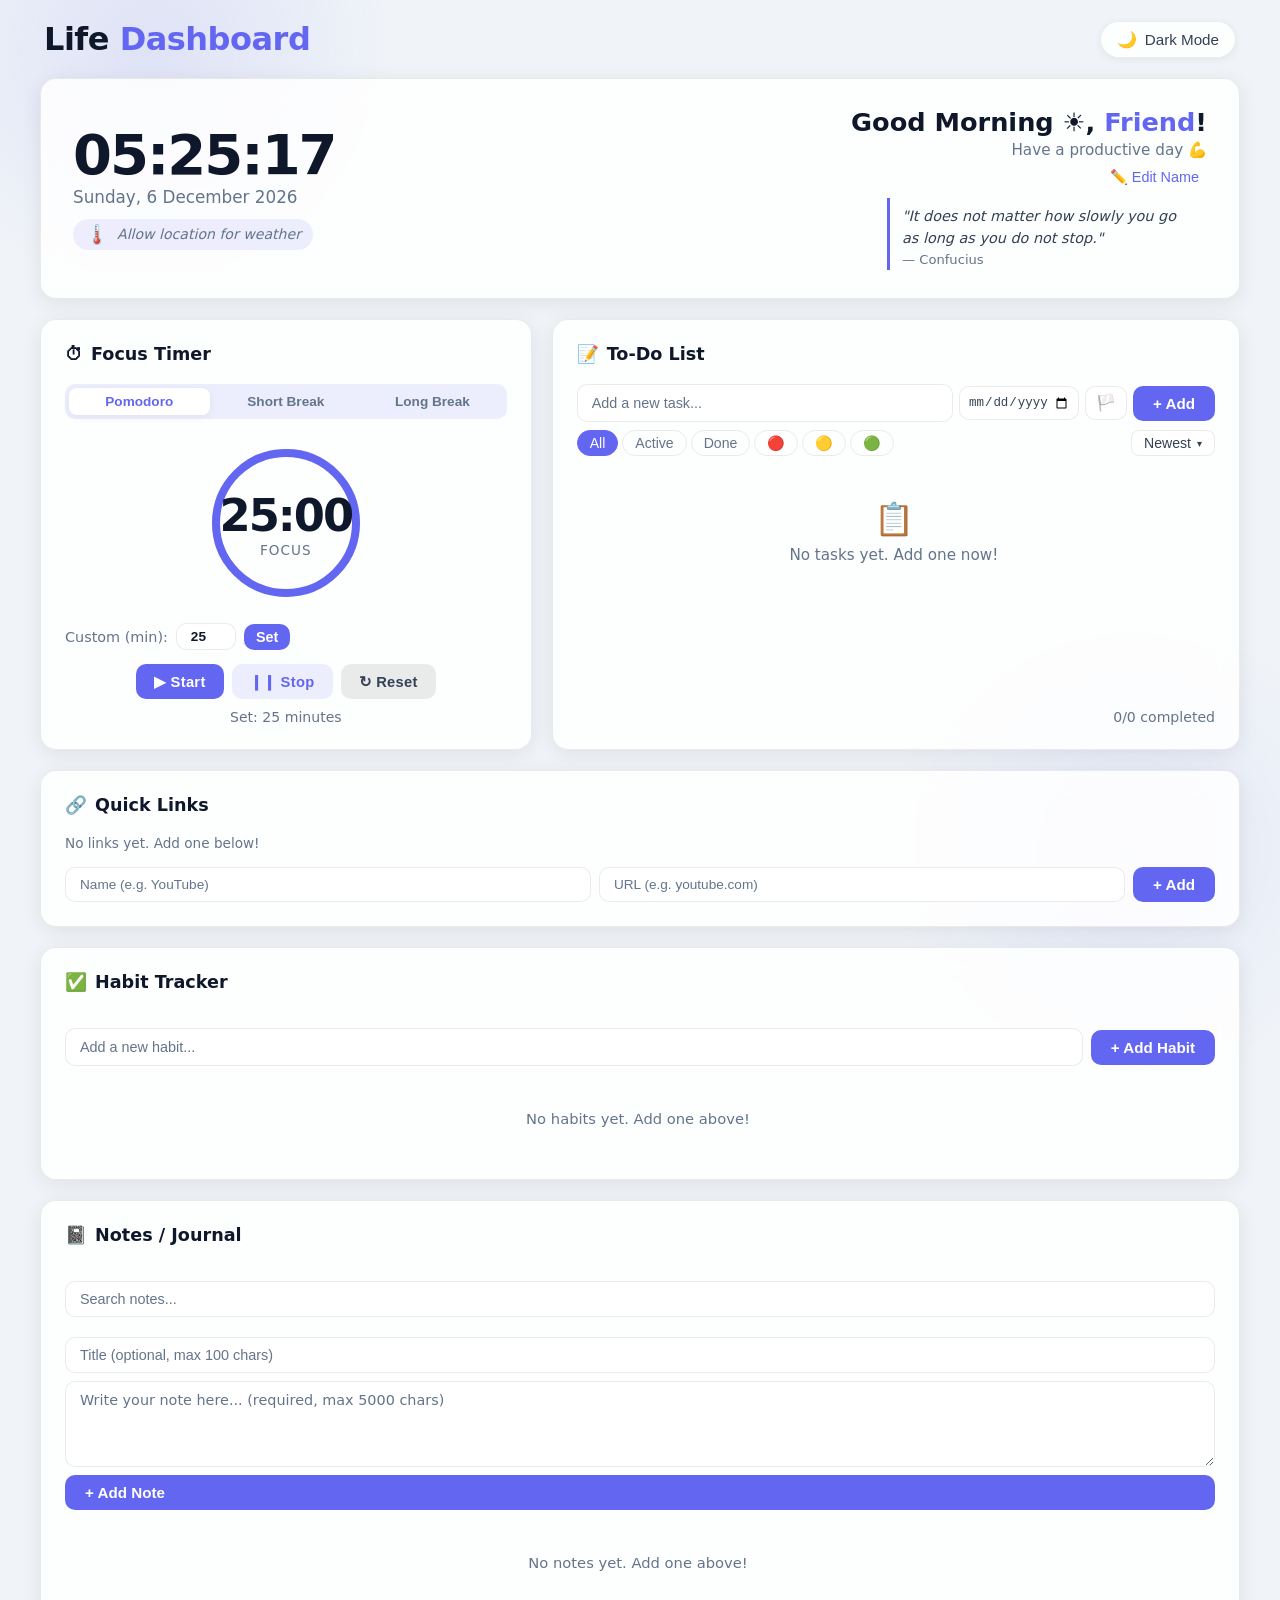
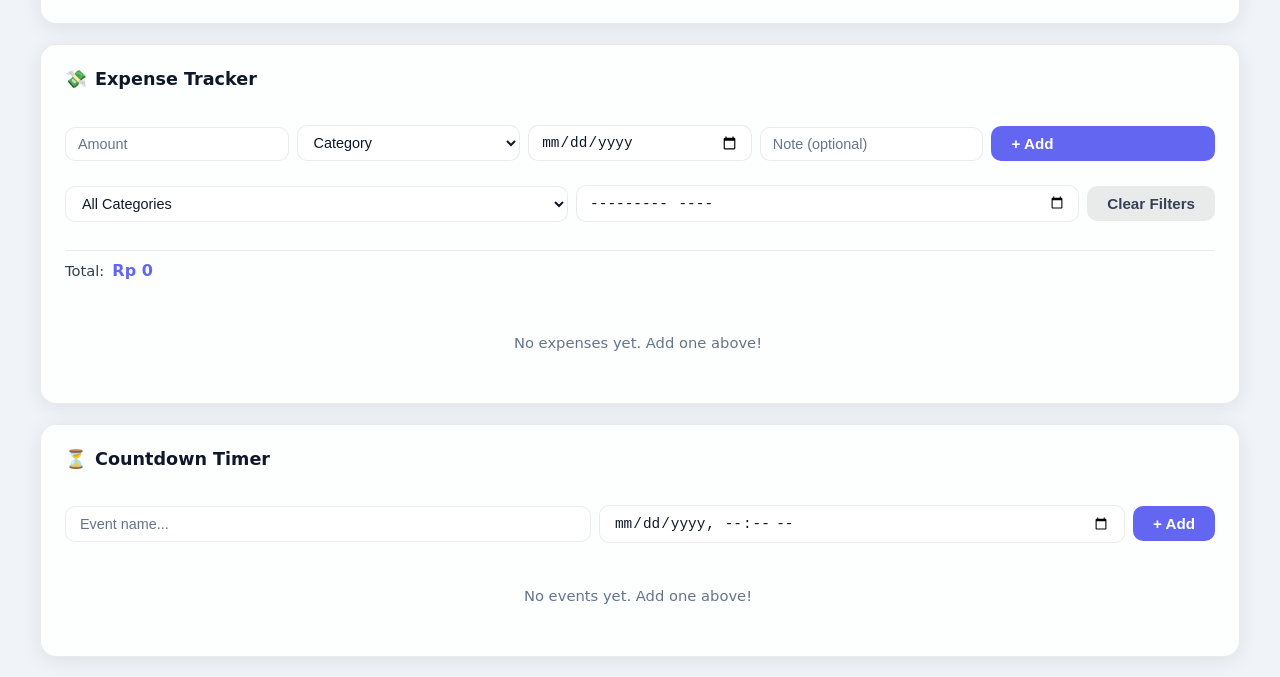
==== commit 2e7f5d75: "Merge branch 'main' of https://github.com/farhan01mf12-stack/CodingCamp-29June26-mfarhanrizky" ====
--- a/index.html
+++ b/index.html
@@ -1,6 +1,6 @@
 <!DOCTYPE html>
 <html lang="en" data-theme="light">
- 
+
 <head>
   <meta charset="UTF-8" />
   <meta name="viewport" content="width=device-width, initial-scale=1.0" />
--- a/css/style.css
+++ b/css/style.css
@@ -1,7 +1,7 @@
 /* =============================================
    TO-DO LIST LIFE DASHBOARD - newstyle.css
    ============================================= */
- 
+
 /* CSS Variables - Light & Dark Mode */
 :root {
   --bg-main: #f0f4f8;
